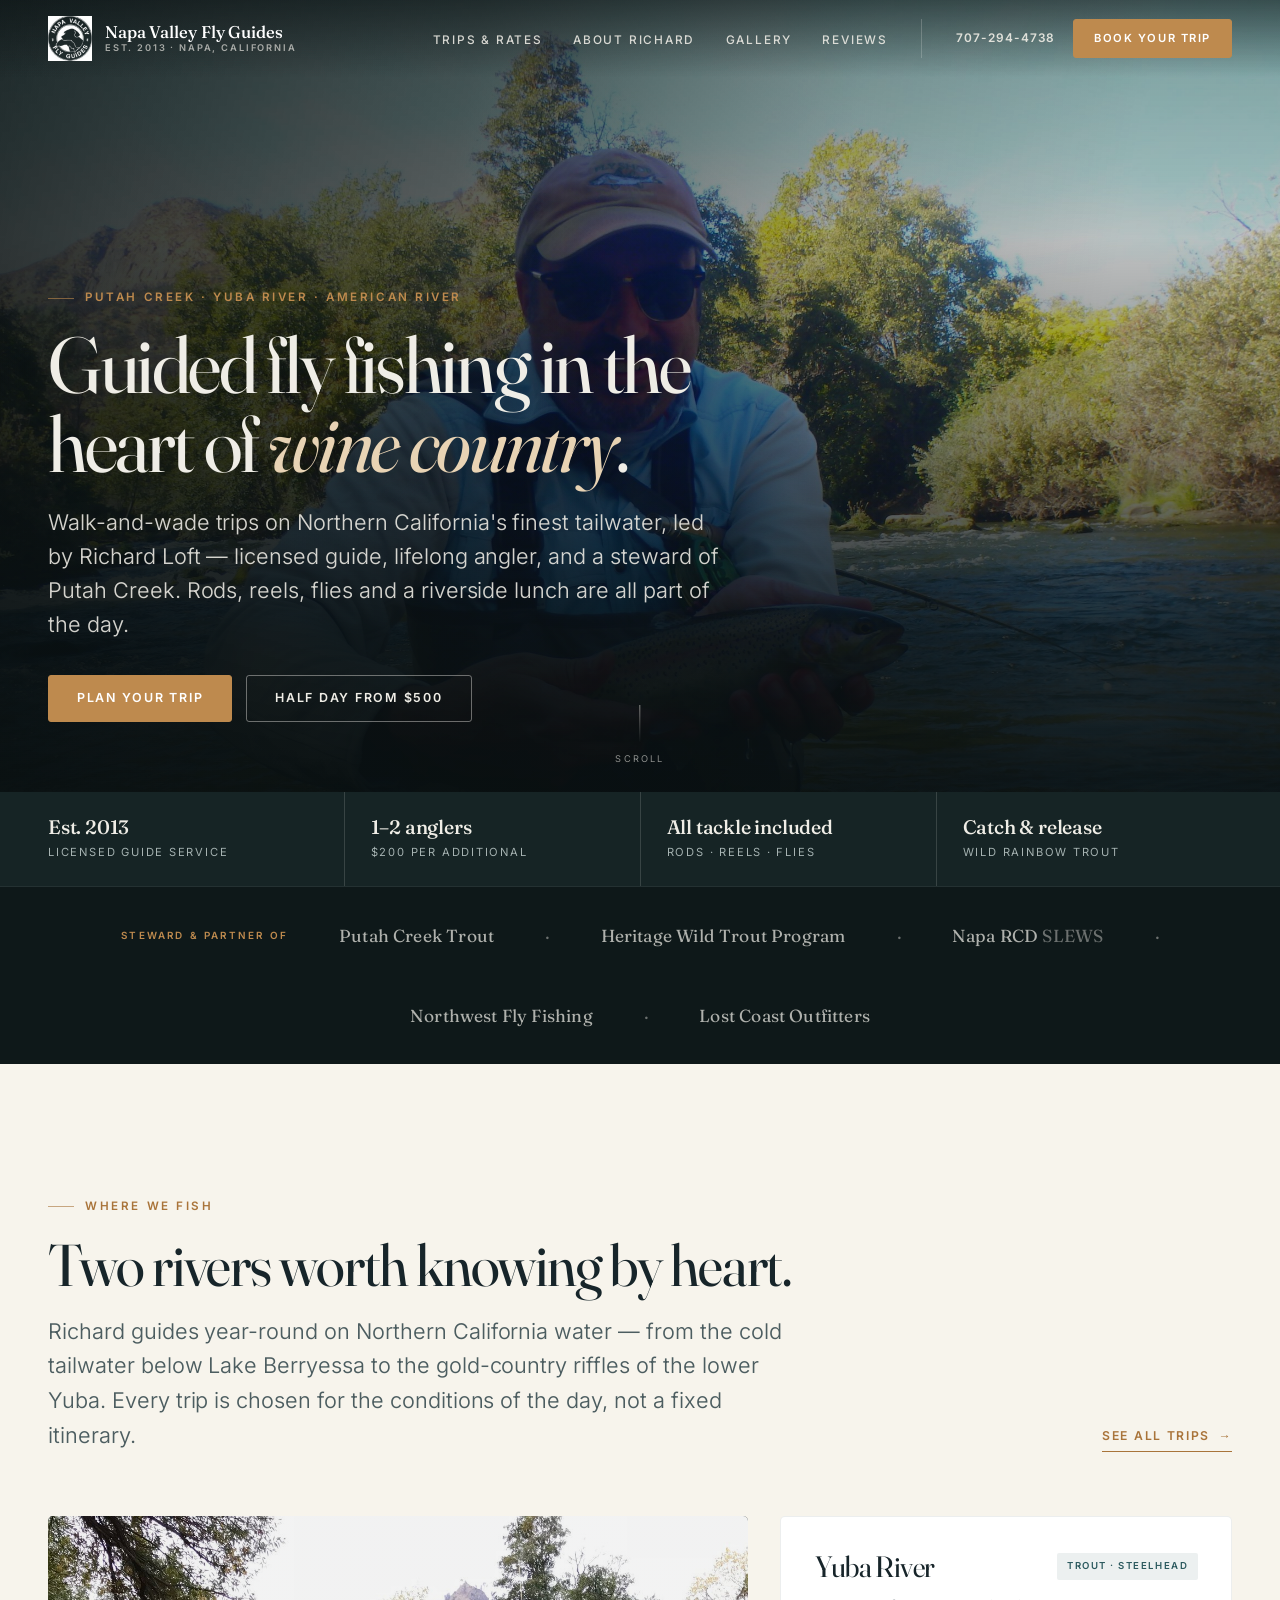
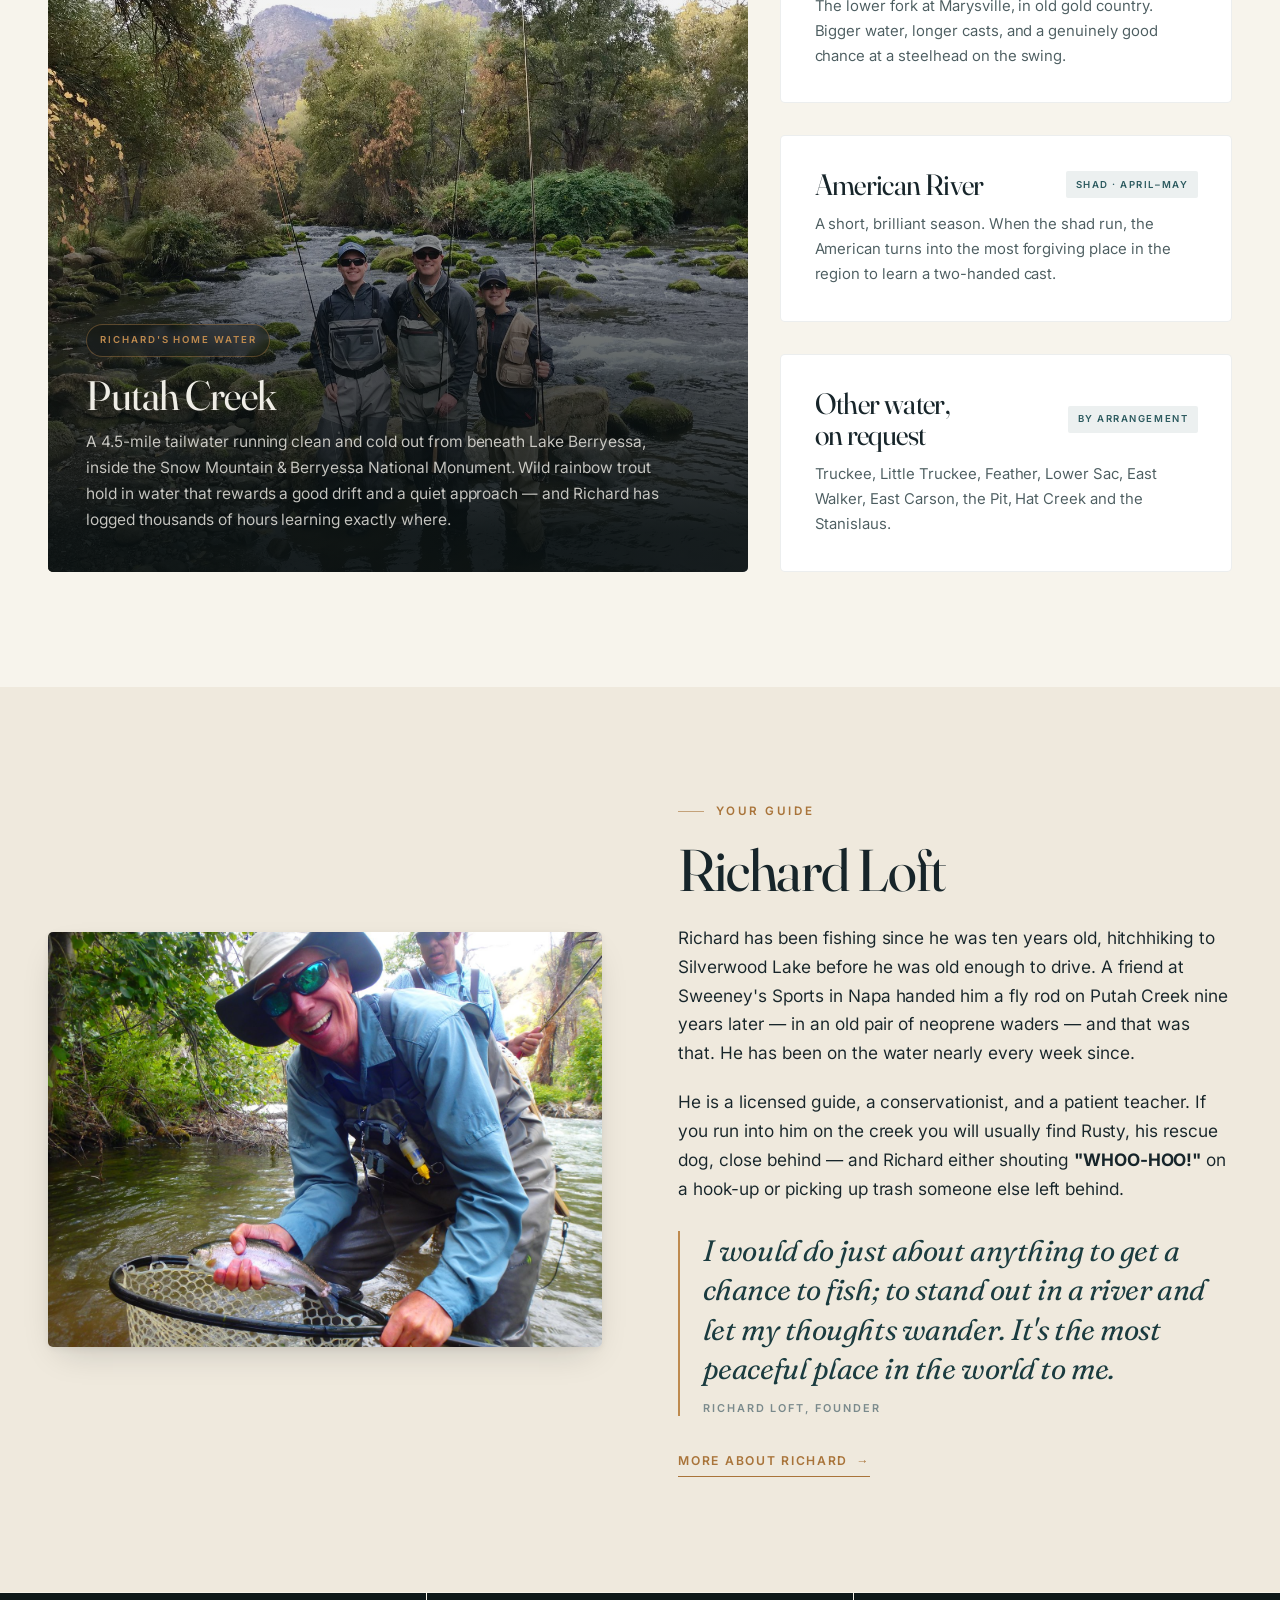
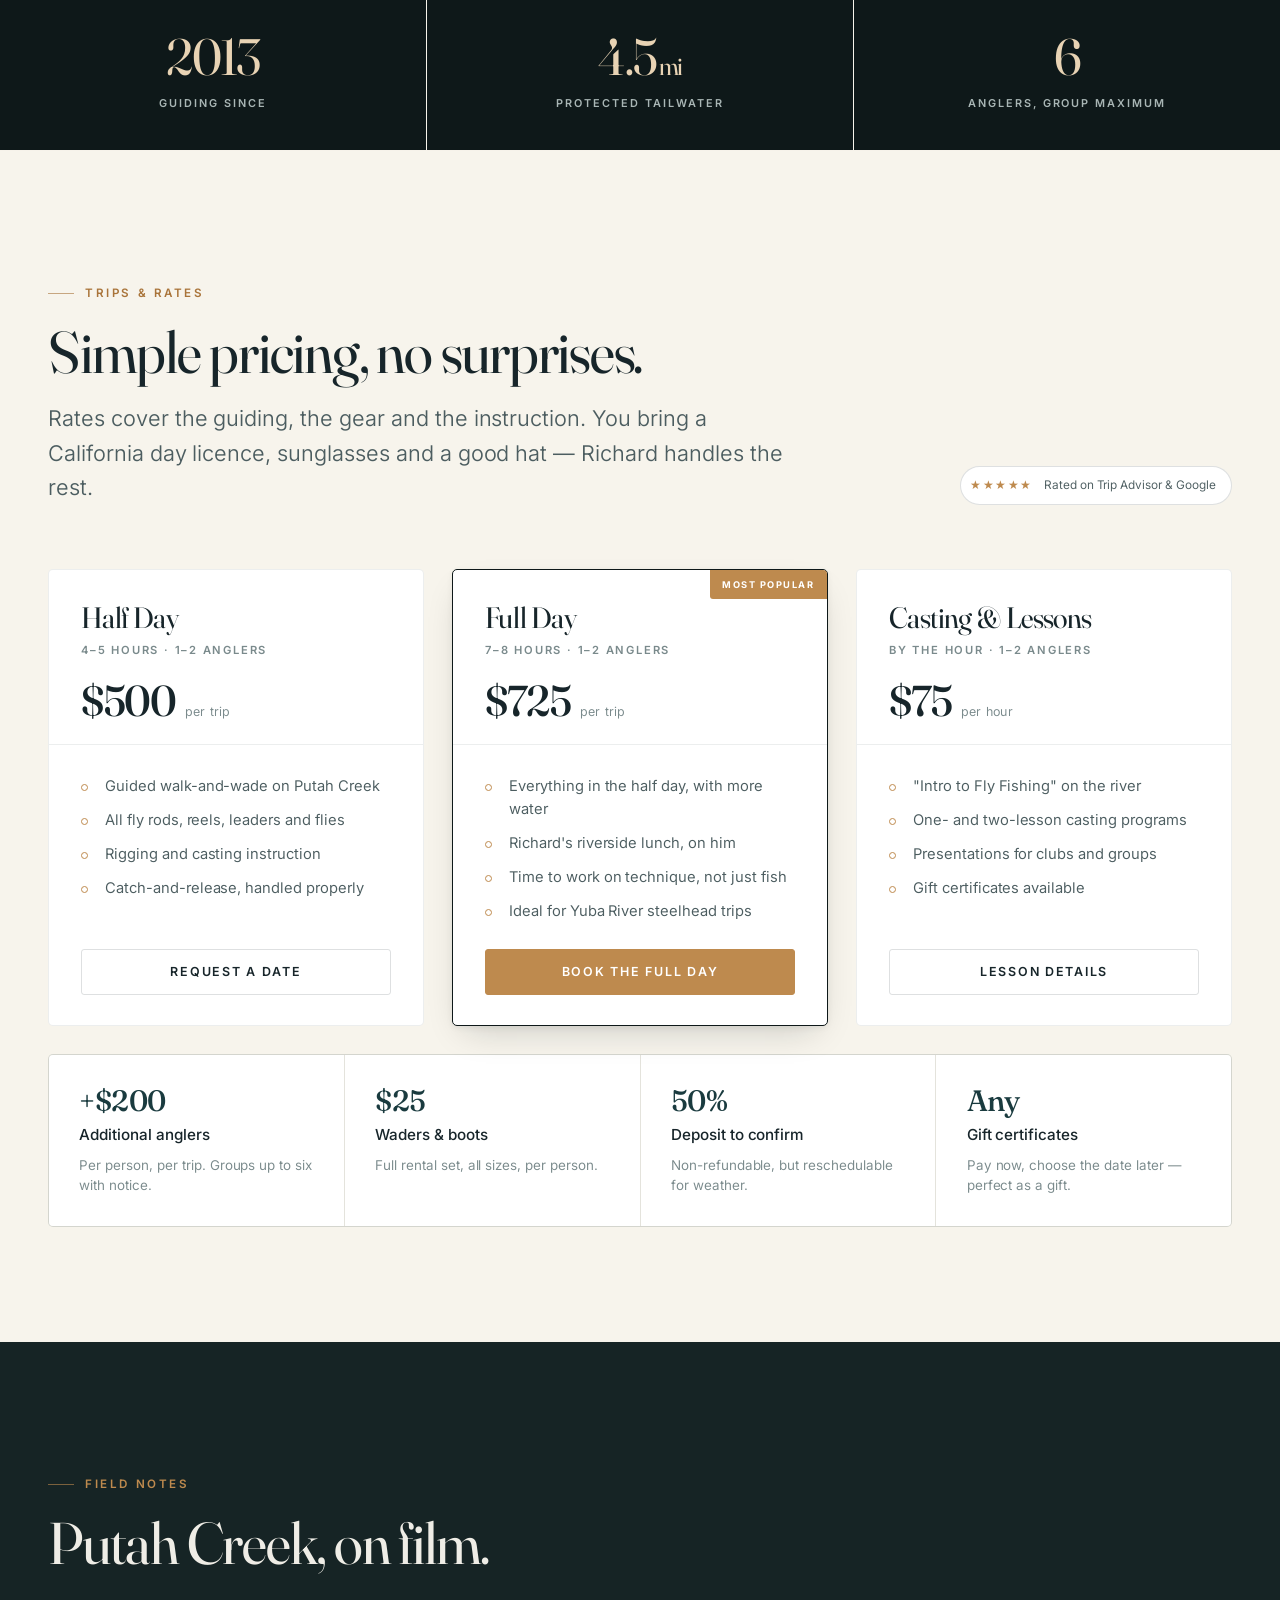
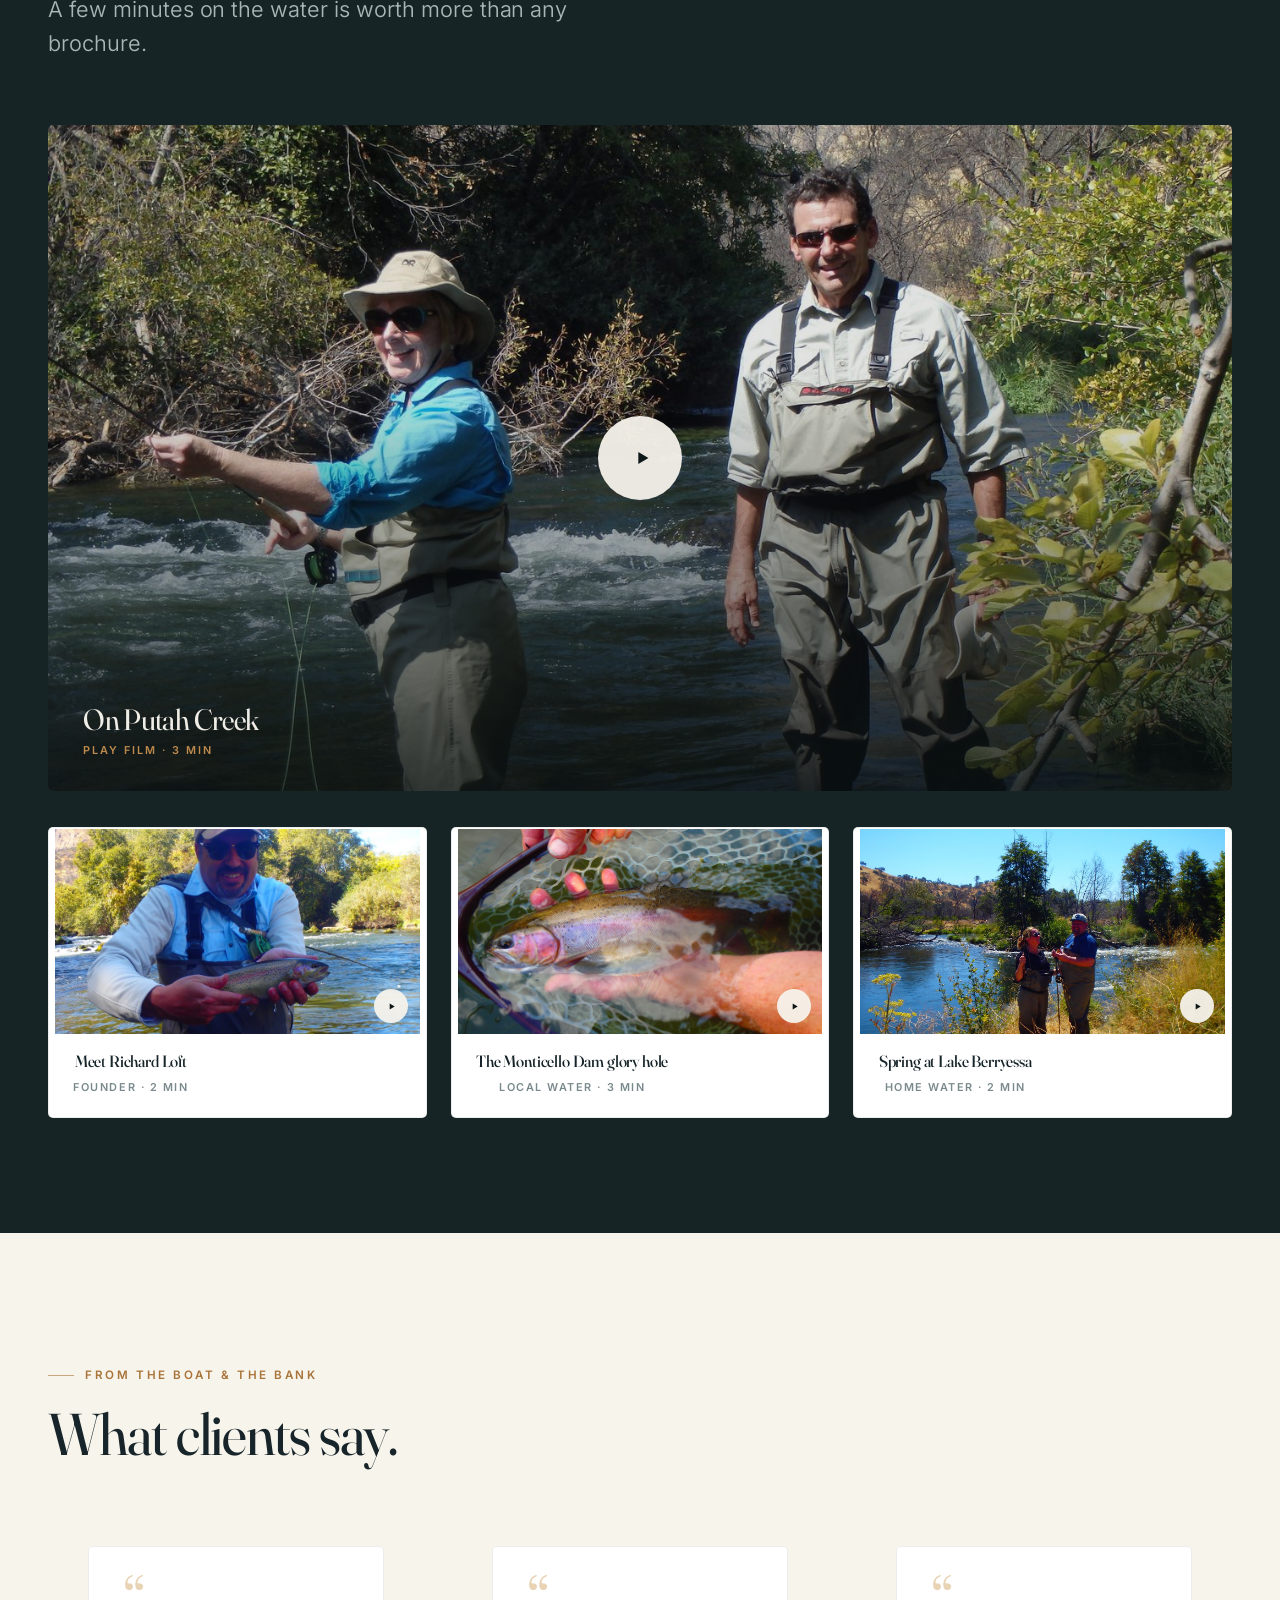
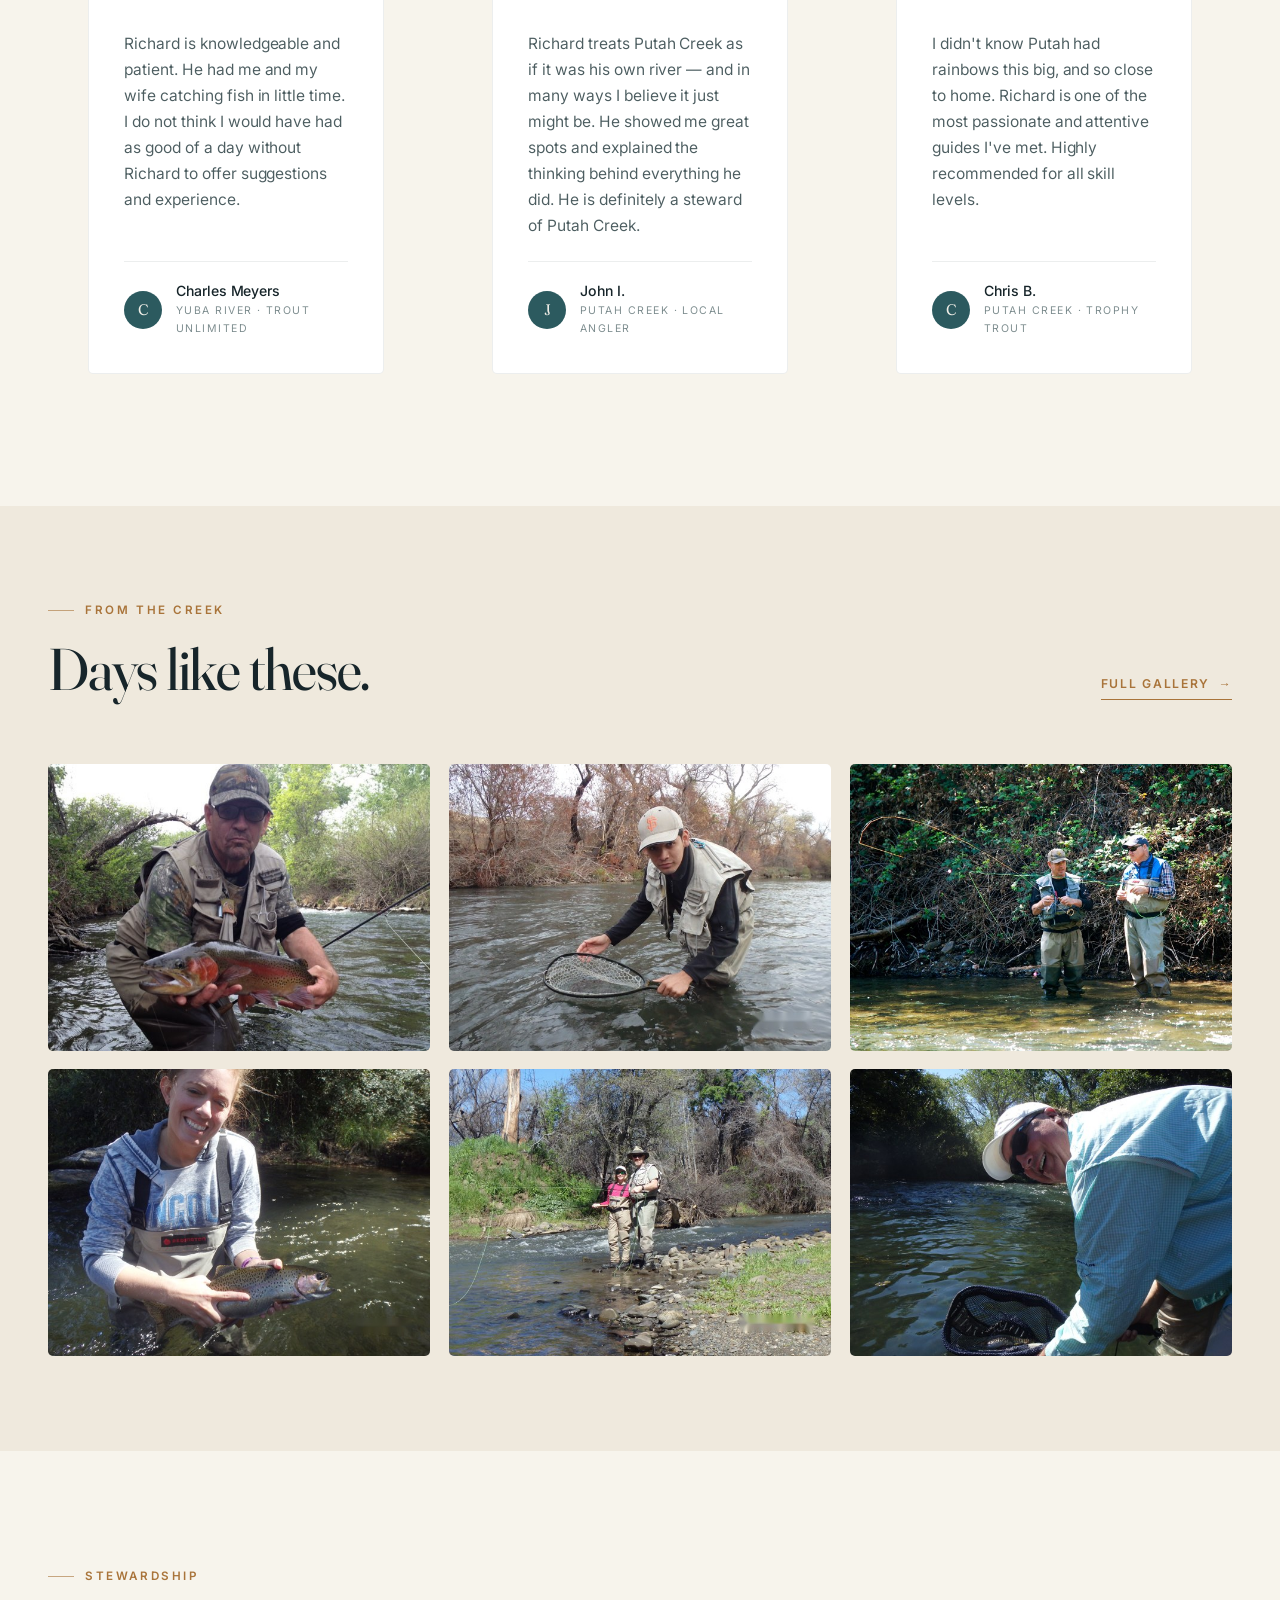
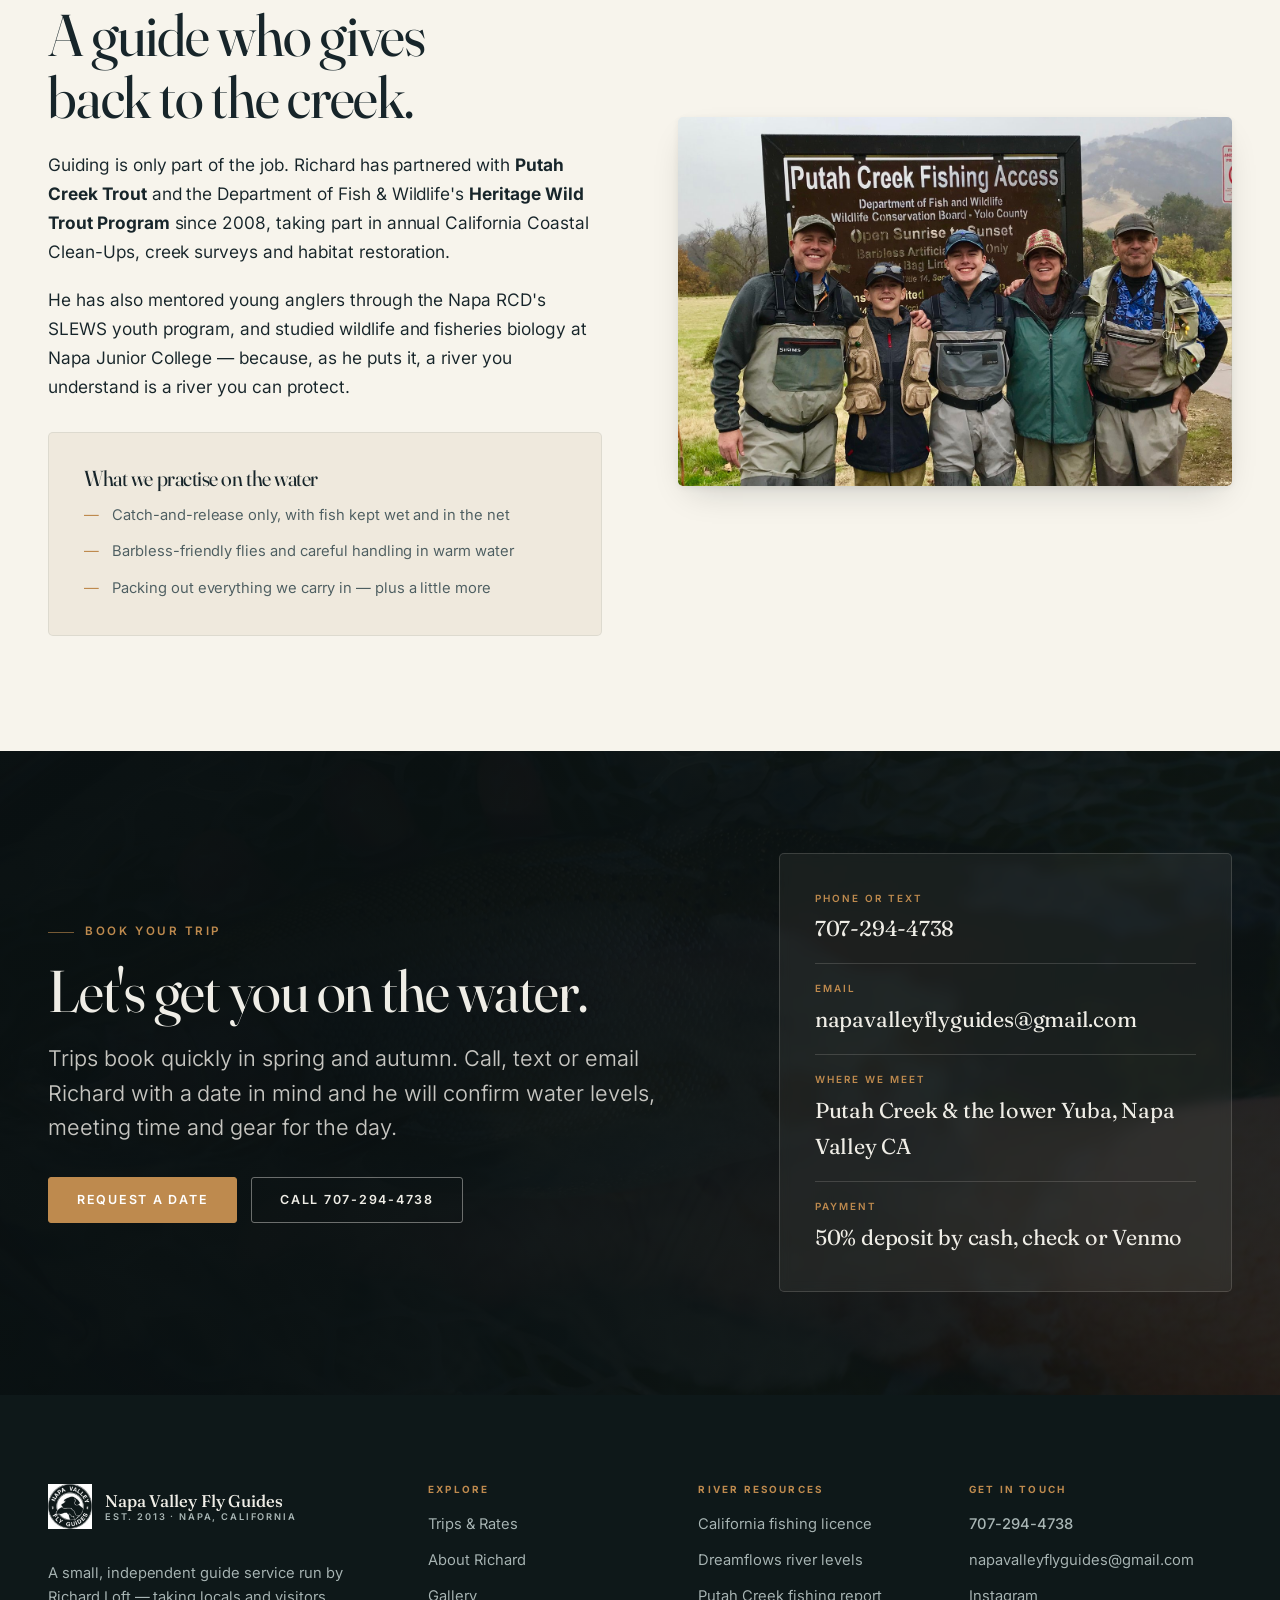
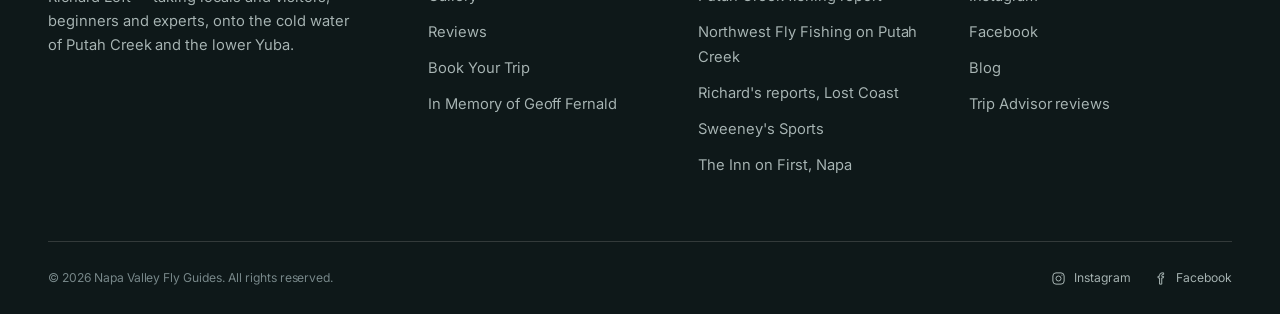
==== index.html @ dd863750 "Napa Valley Fly Guides — redesign preview An unofficial design concept for napavalleyflyguides.com. " ====
<!DOCTYPE html>
<html lang="en">
<head>
<meta charset="utf-8">
<meta name="robots" content="noindex, nofollow, noarchive">
<meta name="googlebot" content="noindex, nofollow">
<meta name="viewport" content="width=device-width, initial-scale=1">
<title>Napa Valley Fly Guides — Guided Fly Fishing on Putah Creek &amp; the Yuba River</title>
<meta name="description" content="Guided fly fishing trips and instruction on Putah Creek and the Yuba River with licensed guide Richard Loft. Half and full day walk-and-wade trips from Napa Valley, California. All tackle included.">
<meta name="theme-color" content="#0E1819">
<script>document.documentElement.classList.add('js');</script>
<link rel="canonical" href="https://www.napavalleyflyguides.com/">

<!-- Open Graph -->
<meta property="og:type" content="website">
<meta property="og:title" content="Napa Valley Fly Guides — Guided Fly Fishing on Putah Creek">
<meta property="og:description" content="Walk-and-wade fly fishing trips on Northern California's finest tailwater, led by licensed guide Richard Loft. Rods, reels and flies included.">
<meta property="og:image" content="assets/img/og-image.jpg">
<meta property="og:url" content="https://www.napavalleyflyguides.com/">
<meta name="twitter:card" content="summary_large_image">

<link rel="icon" type="image/png" href="assets/favicon.png">
<link rel="apple-touch-icon" href="assets/favicon.png">
<link rel="preload" as="image" href="assets/img/hero.jpg">
<link rel="stylesheet" href="assets/css/style.css">

<script type="application/ld+json">
{
  "@context": "https://schema.org",
  "@type": "TouristAttraction",
  "name": "Napa Valley Fly Guides",
  "description": "Guided fly fishing trips and instruction on Putah Creek, the Yuba River and the American River in Northern California.",
  "url": "https://www.napavalleyflyguides.com/",
  "image": "https://www.napavalleyflyguides.com/assets/img/og-image.jpg",
  "telephone": "+1-707-294-4738",
  "email": "napavalleyflyguides@gmail.com",
  "founder": { "@type": "Person", "name": "Richard Loft" },
  "foundingDate": "2013-08-14",
  "address": { "@type": "PostalAddress", "addressLocality": "Napa", "addressRegion": "CA", "addressCountry": "US" },
  "areaServed": ["Putah Creek", "Yuba River", "American River", "Napa Valley"],
  "makesOffer": [
    { "@type": "Offer", "name": "Half Day Guided Fly Fishing Trip", "price": "500", "priceCurrency": "USD" },
    { "@type": "Offer", "name": "Full Day Guided Fly Fishing Trip", "price": "725", "priceCurrency": "USD" }
  ]
}
</script>
</head>
<body class="page-home">

<a class="skip-link" href="#main">Skip to content</a>

<!-- ══════════════════════════════════════════════════════════ HEADER -->
<header class="site-header">
  <div class="shell header__inner">
    <a class="brand" href="index.html" aria-label="Napa Valley Fly Guides — home">
      <span class="brand__mark" aria-hidden="true">
        <img class="mark-light" src="assets/img/logo-light.png" alt="" width="44" height="45">
        <img class="mark-dark"  src="assets/img/logo-dark.png"  alt="" width="44" height="45">
      </span>
      <span class="brand__text">
        <span class="brand__word">Napa Valley Fly Guides</span>
        <span class="brand__tag">Est. 2013 · Napa, California</span>
      </span>
    </a>

    <nav class="nav" aria-label="Primary">
      <ul class="nav__list">
        <li><a class="nav__link" href="trips.html">Trips &amp; Rates</a></li>
        <li><a class="nav__link" href="about.html">About Richard</a></li>
        <li><a class="nav__link" href="gallery.html">Gallery</a></li>
        <li><a class="nav__link" href="testimonials.html">Reviews</a></li>
      </ul>
      <div class="nav__meta">
        <a class="nav__phone" href="tel:+17072944738">707-294-4738</a>
        <a class="btn btn--sm" href="contact.html">Book Your Trip</a>
      </div>
    </nav>

    <button class="burger" type="button" aria-label="Open menu" aria-expanded="false" aria-controls="nav-drawer">
      <span></span><span></span><span></span>
    </button>
  </div>
</header>

<!-- ══════════════════════════════════════════════════════════ MOBILE DRAWER -->
<div class="drawer" id="nav-drawer" aria-hidden="true">
  <nav aria-label="Mobile">
    <ul class="drawer__nav">
      <li><a href="index.html">Home <span class="num">01</span></a></li>
      <li><a href="trips.html">Trips &amp; Rates <span class="num">02</span></a></li>
      <li><a href="about.html">About Richard <span class="num">03</span></a></li>
      <li><a href="gallery.html">Gallery <span class="num">04</span></a></li>
      <li><a href="testimonials.html">Reviews <span class="num">05</span></a></li>
      <li><a href="contact.html">Book Your Trip <span class="num">06</span></a></li>
    </ul>
  </nav>
  <div class="drawer__foot">
    <div class="drawer__contact">
      <span class="muted">Call or text</span>
      <a href="tel:+17072944738">707-294-4738</a>
      <span class="muted" style="margin-top:.6rem">Email</span>
      <a href="mailto:napavalleyflyguides@gmail.com">napavalleyflyguides@gmail.com</a>
    </div>
    <a class="btn btn--wide" href="contact.html">Request a date</a>
    <p style="font-size:.78rem;color:var(--on-ink-mid);margin:0">
      Putah Creek · Yuba River · American River<br>Napa Valley, California
    </p>
  </div>
</div>

<main id="main">

  <!-- ════════════════════════════════════════════════════════ HERO -->
  <section class="hero" aria-labelledby="hero-title">
    <div class="hero__media">
      <picture>
        <source media="(max-width: 820px)" srcset="assets/img/hero-portrait.jpg">
        <img src="assets/img/hero.jpg" alt="An angler holds a brightly spotted rainbow trout in the current of Putah Creek, with the Berryessa hills behind him" width="2560" height="1440" fetchpriority="high">
      </picture>
    </div>
    <div class="hero__scrim"></div>
    <div class="hero__grain" aria-hidden="true"></div>

    <div class="shell hero__inner">
      <div class="hero__content">
        <p class="eyebrow eyebrow--on-ink">Putah Creek · Yuba River · American River</p>
        <h1 class="hero__title" id="hero-title">Guided fly fishing in the heart of <em>wine country</em>.</h1>
        <p class="hero__sub">
          Walk-and-wade trips on Northern California's finest tailwater, led by Richard Loft — licensed
          guide, lifelong angler, and a steward of Putah Creek. Rods, reels, flies and a riverside lunch
          are all part of the day.
        </p>
        <div class="hero__cta">
          <a class="btn" href="contact.html">Plan your trip</a>
          <a class="btn btn--ghost-light" href="trips.html">Half day from&nbsp;$500</a>
        </div>
      </div>
    </div>

    <div class="hero__scroll" aria-hidden="true">
      <span></span>
      Scroll
    </div>
  </section>

  <!-- ════════════════════════════════════════════════════════ FACT BAR -->
  <section class="factbar" aria-label="At a glance">
    <div class="shell">
      <div class="factbar__inner">
        <div class="fact">
          <span class="fact__k">Est. 2013</span>
          <span class="fact__v">Licensed guide service</span>
        </div>
        <div class="fact">
          <span class="fact__k">1–2 anglers</span>
          <span class="fact__v">$200 per additional</span>
        </div>
        <div class="fact">
          <span class="fact__k">All tackle included</span>
          <span class="fact__v">Rods · reels · flies</span>
        </div>
        <div class="fact">
          <span class="fact__k">Catch &amp; release</span>
          <span class="fact__v">Wild rainbow trout</span>
        </div>
      </div>
    </div>
  </section>

  <!-- ════════════════════════════════════════════════════════ TRUST -->
  <section class="trust" aria-label="Partners and recognition">
    <div class="shell trust__inner">
      <span class="trust__label">Steward &amp; partner of</span>
      <span class="trust__item">Putah Creek Trout</span>
      <span class="trust__item"><em>·</em></span>
      <span class="trust__item">Heritage Wild Trout Program</span>
      <span class="trust__item"><em>·</em></span>
      <span class="trust__item">Napa RCD <em>SLEWS</em></span>
      <span class="trust__item"><em>·</em></span>
      <span class="trust__item">Northwest Fly Fishing</span>
      <span class="trust__item"><em>·</em></span>
      <span class="trust__item">Lost Coast Outfitters</span>
    </div>
  </section>

  <!-- ════════════════════════════════════════════════════════ WATERS -->
  <section class="section section--paper" id="waters" aria-labelledby="waters-title">
    <div class="shell">
      <div class="head-split">
        <div class="section__head reveal">
          <p class="eyebrow">Where we fish</p>
          <h2 class="h2" id="waters-title">Two rivers worth knowing by heart.</h2>
          <p class="lead">
            Richard guides year-round on Northern California water — from the cold tailwater below
            Lake Berryessa to the gold-country riffles of the lower Yuba. Every trip is chosen for
            the conditions of the day, not a fixed itinerary.
          </p>
        </div>
        <a class="tlink reveal" data-d="2" href="trips.html">See all trips</a>
      </div>

      <div class="waters">
        <article class="water-lead reveal">
          <img src="assets/img/waters-crew.jpg" alt="Three anglers standing in the current of Putah Creek beneath the Berryessa hills" width="1600" height="1200" loading="lazy">
          <div class="water-lead__body">
            <span class="water-flag">Richard's home water</span>
            <h3>Putah Creek</h3>
            <p>
              A 4.5-mile tailwater running clean and cold out from beneath Lake Berryessa, inside the
              Snow Mountain &amp; Berryessa National Monument. Wild rainbow trout hold in water that
              rewards a good drift and a quiet approach — and Richard has logged thousands of hours
              learning exactly where.
            </p>
          </div>
        </article>

        <div class="water-stack">
          <article class="water-card reveal" data-d="1">
            <div class="water-card__top">
              <h3>Yuba River</h3>
              <span class="species">Trout · Steelhead</span>
            </div>
            <p>
              The lower fork at Marysville, in old gold country. Bigger water, longer casts, and a
              genuinely good chance at a steelhead on the swing.
            </p>
          </article>

          <article class="water-card reveal" data-d="2">
            <div class="water-card__top">
              <h3>American River</h3>
              <span class="species">Shad · April–May</span>
            </div>
            <p>
              A short, brilliant season. When the shad run, the American turns into the most
              forgiving place in the region to learn a two-handed cast.
            </p>
          </article>

          <article class="water-card reveal" data-d="3">
            <div class="water-card__top">
              <h3>Other water, on request</h3>
              <span class="species">By arrangement</span>
            </div>
            <p>
              Truckee, Little Truckee, Feather, Lower Sac, East Walker, East Carson, the Pit,
              Hat Creek and the Stanislaus.
            </p>
          </article>
        </div>
      </div>
    </div>
  </section>

  <!-- ════════════════════════════════════════════════════════ ABOUT SPLIT -->
  <section class="section section--paper2" aria-labelledby="guide-title">
    <div class="shell">
      <div class="split">
        <div class="split__media split__media--frame reveal">
          <img src="assets/img/feature-net.jpg" alt="Richard Loft smiling as he lifts a rainbow trout in his landing net" width="1400" height="1050" loading="lazy">
        </div>

        <div class="split__body reveal" data-d="1">
          <p class="eyebrow">Your guide</p>
          <h2 class="h2" id="guide-title">Richard Loft</h2>
          <p style="margin-top:1.4rem">
            Richard has been fishing since he was ten years old, hitchhiking to Silverwood Lake
            before he was old enough to drive. A friend at Sweeney's Sports in Napa handed him a fly
            rod on Putah Creek nine years later — in an old pair of neoprene waders — and that was
            that. He has been on the water nearly every week since.
          </p>
          <p>
            He is a licensed guide, a conservationist, and a patient teacher. If you run into him on
            the creek you will usually find Rusty, his rescue dog, close behind — and Richard either
            shouting <strong>"WHOO-HOO!"</strong> on a hook-up or picking up trash someone else
            left behind.
          </p>

          <blockquote class="quote-big">
            I would do just about anything to get a chance to fish; to stand out in a river and let
            my thoughts wander. It's the most peaceful place in the world to me.
            <cite>Richard Loft, founder</cite>
          </blockquote>

          <p style="margin-top:1.8rem"><a class="tlink" href="about.html">More about Richard</a></p>
        </div>
      </div>
    </div>
  </section>

  <!-- ════════════════════════════════════════════════════════ STATS -->
  <section class="stats" aria-label="By the numbers">
    <div class="stat reveal">
      <div class="stat__n">2013</div>
      <div class="stat__l">Guiding since</div>
    </div>
    <div class="stat reveal" data-d="1">
      <div class="stat__n">4.5<span style="font-size:.5em"> mi</span></div>
      <div class="stat__l">Protected tailwater</div>
    </div>
    <div class="stat reveal" data-d="2">
      <div class="stat__n">6</div>
      <div class="stat__l">Anglers, group maximum</div>
    </div>
  </section>

  <!-- ════════════════════════════════════════════════════════ TRIPS -->
  <section class="section section--paper" id="rates" aria-labelledby="rates-title">
    <div class="shell">
      <div class="head-split">
        <div class="section__head reveal">
          <p class="eyebrow">Trips &amp; rates</p>
          <h2 class="h2" id="rates-title">Simple pricing, no surprises.</h2>
          <p class="lead">
            Rates cover the guiding, the gear and the instruction. You bring a California day
            licence, sunglasses and a good hat — Richard handles the rest.
          </p>
        </div>
        <div class="rating reveal" data-d="2">
          <span class="rating__stars" aria-hidden="true">★★★★★</span>
          <span>Rated on Trip&nbsp;Advisor &amp; Google</span>
        </div>
      </div>

      <div class="trips">
        <article class="trip reveal">
          <div class="trip__head">
            <h3 class="trip__name">Half Day</h3>
            <p class="trip__meta">4–5 hours · 1–2 anglers</p>
            <p class="trip__price"><b>$500</b><span>per trip</span></p>
          </div>
          <div class="trip__body">
            <ul class="trip__list">
              <li>Guided walk-and-wade on Putah Creek</li>
              <li>All fly rods, reels, leaders and flies</li>
              <li>Rigging and casting instruction</li>
              <li>Catch-and-release, handled properly</li>
            </ul>
            <div class="trip__foot"><a class="btn btn--ghost btn--wide" href="contact.html">Request a date</a></div>
          </div>
        </article>

        <article class="trip trip--feature reveal" data-d="1">
          <div class="trip__head">
            <h3 class="trip__name">Full Day</h3>
            <p class="trip__meta">7–8 hours · 1–2 anglers</p>
            <p class="trip__price"><b>$725</b><span>per trip</span></p>
          </div>
          <div class="trip__body">
            <ul class="trip__list">
              <li>Everything in the half day, with more water</li>
              <li>Richard's riverside lunch, on him</li>
              <li>Time to work on technique, not just fish</li>
              <li>Ideal for Yuba River steelhead trips</li>
            </ul>
            <div class="trip__foot"><a class="btn btn--wide" href="contact.html">Book the full day</a></div>
          </div>
        </article>

        <article class="trip reveal" data-d="2">
          <div class="trip__head">
            <h3 class="trip__name">Casting &amp; Lessons</h3>
            <p class="trip__meta">By the hour · 1–2 anglers</p>
            <p class="trip__price"><b>$75</b><span>per hour</span></p>
          </div>
          <div class="trip__body">
            <ul class="trip__list">
              <li>"Intro to Fly Fishing" on the river</li>
              <li>One- and two-lesson casting programs</li>
              <li>Presentations for clubs and groups</li>
              <li>Gift certificates available</li>
            </ul>
            <div class="trip__foot"><a class="btn btn--ghost btn--wide" href="trips.html">Lesson details</a></div>
          </div>
        </article>
      </div>

      <div class="addons reveal" style="margin-top:clamp(1.1rem,2.2vw,1.75rem)">
        <div class="addon">
          <span class="addon__price">+$200</span>
          <span class="addon__name">Additional anglers</span>
          <span class="addon__note">Per person, per trip. Groups up to six with notice.</span>
        </div>
        <div class="addon">
          <span class="addon__price">$25</span>
          <span class="addon__name">Waders &amp; boots</span>
          <span class="addon__note">Full rental set, all sizes, per person.</span>
        </div>
        <div class="addon">
          <span class="addon__price">50%</span>
          <span class="addon__name">Deposit to confirm</span>
          <span class="addon__note">Non-refundable, but reschedulable for weather.</span>
        </div>
        <div class="addon">
          <span class="addon__price">Any</span>
          <span class="addon__name">Gift certificates</span>
          <span class="addon__note">Pay now, choose the date later — perfect as a gift.</span>
        </div>
      </div>
    </div>
  </section>

  <!-- ════════════════════════════════════════════════════════ FILM -->
  <section class="section section--ink-2 on-ink" aria-labelledby="film-title">
    <div class="shell">
      <div class="section__head reveal" style="max-width:56ch">
        <p class="eyebrow">Field notes</p>
        <h2 class="h2" id="film-title">Putah Creek, on film.</h2>
        <p class="lead">A few minutes on the water is worth more than any brochure.</p>
      </div>

      <button class="film reveal" type="button" data-video="3_FCh8aVoEw" data-video-title="Napa Valley Fly Guides — On Putah Creek">
        <img src="assets/img/feature-casting.jpg" alt="A guide and client casting across a riffle on Putah Creek" width="1400" height="1050" loading="lazy">
        <span class="film__play" aria-hidden="true">
          <svg viewBox="0 0 24 24" fill="currentColor"><path d="M8 5.5v13l11-6.5-11-6.5Z"/></svg>
        </span>
        <span class="film__label">
          <h3>On Putah Creek</h3>
          <p>Play film · 3 min</p>
        </span>
      </button>

      <div class="film-row">
        <button class="film-mini reveal" type="button" data-video="1pj6mRwPBrI" data-video-title="Meet Richard Loft">
          <span class="film-mini__thumb">
            <img src="assets/img/square-client.jpg" alt="Portrait of Richard Loft on the river" width="900" height="900" loading="lazy">
            <span class="film-mini__badge" aria-hidden="true"><svg viewBox="0 0 24 24" fill="currentColor"><path d="M8 5.5v13l11-6.5-11-6.5Z"/></svg></span>
          </span>
          <span class="film-mini__body">
            <h4>Meet Richard Loft</h4>
            <p>Founder · 2 min</p>
          </span>
        </button>

        <button class="film-mini reveal" data-d="1" type="button" data-video="g9Yse6qoHFk" data-video-title="Monticello Dam Glory Hole Spillway">
          <span class="film-mini__thumb">
            <img src="assets/img/detail-net-trout.jpg" alt="A wild rainbow trout resting in a landing net" width="1500" height="1125" loading="lazy">
            <span class="film-mini__badge" aria-hidden="true"><svg viewBox="0 0 24 24" fill="currentColor"><path d="M8 5.5v13l11-6.5-11-6.5Z"/></svg></span>
          </span>
          <span class="film-mini__body">
            <h4>The Monticello Dam glory hole</h4>
            <p>Local water · 3 min</p>
          </span>
        </button>

        <button class="film-mini reveal" data-d="2" type="button" data-video="1TVX9Euix3E" data-video-title="Spring at Lake Berryessa">
          <span class="film-mini__thumb">
            <img src="assets/img/bank-pair.jpg" alt="Two anglers rigging up on the bank beside the river" width="1400" height="933" loading="lazy">
            <span class="film-mini__badge" aria-hidden="true"><svg viewBox="0 0 24 24" fill="currentColor"><path d="M8 5.5v13l11-6.5-11-6.5Z"/></svg></span>
          </span>
          <span class="film-mini__body">
            <h4>Spring at Lake Berryessa</h4>
            <p>Home water · 2 min</p>
          </span>
        </button>
      </div>
    </div>
  </section>

  <!-- ════════════════════════════════════════════════════════ TESTIMONIALS -->
  <section class="section section--paper" aria-labelledby="reviews-title">
    <div class="shell">
      <div class="head-split">
        <div class="section__head reveal">
          <p class="eyebrow">From the boat &amp; the bank</p>
          <h2 class="h2" id="reviews-title">What clients say.</h2>
        </div>
        <a class="tlink reveal" data-d="2" href="testimonials.html">Read all reviews</a>
      </div>

      <div class="quotes">
        <figure class="quote reveal">
          <div class="quote__mark" aria-hidden="true">&ldquo;</div>
          <blockquote class="quote__text">
            Richard is knowledgeable and patient. He had me and my wife catching fish in little
            time. I do not think I would have had as good of a day without Richard to offer
            suggestions and experience.
          </blockquote>
          <figcaption class="quote__who">
            <span class="quote__avatar" aria-hidden="true">C</span>
            <span>
              <span class="quote__name">Charles Meyers</span>
              <span class="quote__src">Yuba River · Trout Unlimited</span>
            </span>
          </figcaption>
        </figure>

        <figure class="quote reveal" data-d="1">
          <div class="quote__mark" aria-hidden="true">&ldquo;</div>
          <blockquote class="quote__text">
            Richard treats Putah Creek as if it was his own river — and in many ways I believe it
            just might be. He showed me great spots and explained the thinking behind everything he
            did. He is definitely a steward of Putah Creek.
          </blockquote>
          <figcaption class="quote__who">
            <span class="quote__avatar" aria-hidden="true">J</span>
            <span>
              <span class="quote__name">John I.</span>
              <span class="quote__src">Putah Creek · Local angler</span>
            </span>
          </figcaption>
        </figure>

        <figure class="quote reveal" data-d="2">
          <div class="quote__mark" aria-hidden="true">&ldquo;</div>
          <blockquote class="quote__text">
            I didn't know Putah had rainbows this big, and so close to home. Richard is one of the
            most passionate and attentive guides I've met. Highly recommended for all skill levels.
          </blockquote>
          <figcaption class="quote__who">
            <span class="quote__avatar" aria-hidden="true">C</span>
            <span>
              <span class="quote__name">Chris B.</span>
              <span class="quote__src">Putah Creek · Trophy trout</span>
            </span>
          </figcaption>
        </figure>
      </div>
    </div>
  </section>

  <!-- ════════════════════════════════════════════════════════ GALLERY STRIP -->
  <section class="section section--paper2 section--tight" aria-labelledby="gal-title">
    <div class="shell">
      <div class="head-split">
        <div class="section__head reveal">
          <p class="eyebrow">From the creek</p>
          <h2 class="h2" id="gal-title">Days like these.</h2>
        </div>
        <a class="tlink reveal" data-d="2" href="gallery.html">Full gallery</a>
      </div>

      <div class="masonry">
        <figure class="reveal">
          <img src="assets/img/gallery-01.jpg" alt="An angler holds up a large spotted rainbow trout" width="640" height="446" loading="lazy">
          <figcaption>Wild rainbow, Putah Creek</figcaption>
        </figure>
        <figure class="reveal" data-d="1">
          <img src="assets/img/gallery-09.jpg" alt="A rainbow trout in the net just before release" width="640" height="446" loading="lazy">
          <figcaption>Before the release</figcaption>
        </figure>
        <figure class="reveal" data-d="2">
          <img src="assets/img/gallery-13.jpg" alt="An angler netting a fish in fast water" width="640" height="446" loading="lazy">
          <figcaption>Reading the seam</figcaption>
        </figure>
        <figure class="reveal">
          <img src="assets/img/gallery-04.jpg" alt="Anglers rigging up on the gravel bank" width="640" height="446" loading="lazy">
          <figcaption>Rigging on the bank</figcaption>
        </figure>
        <figure class="reveal" data-d="1">
          <img src="assets/img/gallery-06.jpg" alt="Two anglers working a run together" width="640" height="446" loading="lazy">
          <figcaption>Working the run</figcaption>
        </figure>
        <figure class="reveal" data-d="2">
          <img src="assets/img/gallery-08.jpg" alt="A guide helping a client handle a landed fish" width="640" height="446" loading="lazy">
          <figcaption>Handle with care</figcaption>
        </figure>
      </div>
    </div>
  </section>

  <!-- ════════════════════════════════════════════════════════ CONSERVATION -->
  <section class="section section--paper" aria-labelledby="steward-title">
    <div class="shell">
      <div class="split split--media-right">
        <div class="split__media reveal">
          <img src="assets/img/putah-sign.jpg" alt="Anglers gathered at the Putah Creek Fishing Access sign" width="1400" height="933" loading="lazy">
        </div>
        <div class="split__body reveal" data-d="1">
          <p class="eyebrow">Stewardship</p>
          <h2 class="h2" id="steward-title">A guide who gives back to the creek.</h2>
          <p style="margin-top:1.4rem">
            Guiding is only part of the job. Richard has partnered with
            <strong>Putah Creek Trout</strong> and the Department of Fish &amp; Wildlife's
            <strong>Heritage Wild Trout Program</strong> since 2008, taking part in annual California
            Coastal Clean-Ups, creek surveys and habitat restoration.
          </p>
          <p>
            He has also mentored young anglers through the Napa RCD's SLEWS youth program, and
            studied wildlife and fisheries biology at Napa Junior College — because, as he puts it,
            a river you understand is a river you can protect.
          </p>
          <div class="panel" style="margin-top:1.9rem">
            <h3>What we practise on the water</h3>
            <ul>
              <li>Catch-and-release only, with fish kept wet and in the net</li>
              <li>Barbless-friendly flies and careful handling in warm water</li>
              <li>Packing out everything we carry in — plus a little more</li>
            </ul>
          </div>
        </div>
      </div>
    </div>
  </section>

  <!-- ════════════════════════════════════════════════════════ CTA BAND -->
  <section class="cta-band" aria-labelledby="cta-title">
    <div class="cta-band__bg" aria-hidden="true">
      <img src="assets/img/cta-band.jpg" alt="" width="2000" height="840" loading="lazy">
    </div>
    <div class="shell cta-band__inner">
      <div class="reveal">
        <p class="eyebrow eyebrow--on-ink">Book your trip</p>
        <h2 class="h2" id="cta-title">Let's get you on the water.</h2>
        <p class="lead" style="margin-top:1.2rem;color:rgba(239,237,230,.82)">
          Trips book quickly in spring and autumn. Call, text or email Richard with a date in
          mind and he will confirm water levels, meeting time and gear for the day.
        </p>
        <div class="btn-row" style="margin-top:2rem">
          <a class="btn" href="contact.html">Request a date</a>
          <a class="btn btn--ghost-light" href="tel:+17072944738">Call 707-294-4738</a>
        </div>
      </div>

      <div class="contact-card reveal" data-d="1">
        <div class="contact-card__row">
          <span class="contact-card__k">Phone or text</span>
          <span class="contact-card__v"><a href="tel:+17072944738">707-294-4738</a></span>
        </div>
        <div class="contact-card__row">
          <span class="contact-card__k">Email</span>
          <span class="contact-card__v"><a href="mailto:napavalleyflyguides@gmail.com">napavalleyflyguides@gmail.com</a></span>
        </div>
        <div class="contact-card__row">
          <span class="contact-card__k">Where we meet</span>
          <span class="contact-card__v">Putah Creek &amp; the lower Yuba, Napa Valley CA</span>
        </div>
        <div class="contact-card__row">
          <span class="contact-card__k">Payment</span>
          <span class="contact-card__v">50% deposit by cash, check or Venmo</span>
        </div>
      </div>
    </div>
  </section>

</main>

<!-- ══════════════════════════════════════════════════════════ FOOTER -->
<footer class="site-footer">
  <div class="shell">
    <div class="footer__grid">
      <div>
        <a class="brand" href="index.html" aria-label="Napa Valley Fly Guides — home">
          <span class="brand__mark" aria-hidden="true">
            <img class="mark-light" src="assets/img/logo-light.png" alt="" width="44" height="45">
          </span>
          <span class="brand__text">
            <span class="brand__word">Napa Valley Fly Guides</span>
            <span class="brand__tag">Est. 2013 · Napa, California</span>
          </span>
        </a>
        <p class="footer__blurb">
          A small, independent guide service run by Richard Loft — taking locals and visitors,
          beginners and experts, onto the cold water of Putah Creek and the lower Yuba.
        </p>
      </div>

      <div>
        <h3 class="footer__h">Explore</h3>
        <ul class="footer__list">
          <li><a href="trips.html">Trips &amp; Rates</a></li>
          <li><a href="about.html">About Richard</a></li>
          <li><a href="gallery.html">Gallery</a></li>
          <li><a href="testimonials.html">Reviews</a></li>
          <li><a href="contact.html">Book Your Trip</a></li>
          <li><a href="memoriam.html">In Memory of Geoff Fernald</a></li>
        </ul>
      </div>

      <div>
        <h3 class="footer__h">River resources</h3>
        <ul class="footer__list">
          <li><a href="https://www.wildlife.ca.gov/Licensing/Online-Sales" target="_blank" rel="noopener">California fishing licence</a></li>
          <li><a href="http://dreamflows.com/flows.php?page=prod&amp;zone=canv&amp;form=norm&amp;mark=All" target="_blank" rel="noopener">Dreamflows river levels</a></li>
          <li><a href="https://www.californiaflyfishingreports.com/putah-creek" target="_blank" rel="noopener">Putah Creek fishing report</a></li>
          <li><a href="NWFF_PutahCreek.pdf" target="_blank" rel="noopener">Northwest Fly Fishing on Putah Creek</a></li>
          <li><a href="http://www.blog.lostcoastoutfitters.com/tagged/frputahcreek" target="_blank" rel="noopener">Richard's reports, Lost Coast</a></li>
          <li><a href="http://sweeneyssports.com" target="_blank" rel="noopener">Sweeney's Sports</a></li>
          <li><a href="http://theinnonfirst.com" target="_blank" rel="noopener">The Inn on First, Napa</a></li>
        </ul>
      </div>

      <div>
        <h3 class="footer__h">Get in touch</h3>
        <ul class="footer__list">
          <li class="strong"><a href="tel:+17072944738">707-294-4738</a></li>
          <li><a href="mailto:napavalleyflyguides@gmail.com">napavalleyflyguides@gmail.com</a></li>
          <li><a href="https://www.instagram.com/napavalleyflyguides/" target="_blank" rel="noopener">Instagram</a></li>
          <li><a href="https://www.facebook.com/flyfishinginnapa" target="_blank" rel="noopener">Facebook</a></li>
          <li><a href="http://napavalleyflyfishingguide.blogspot.com/" target="_blank" rel="noopener">Blog</a></li>
          <li><a href="https://www.tripadvisor.com/Attraction_Review-g32766-d6781011-Reviews-Napa_Valley_Fly_Guides-Napa_Napa_Valley_California.html" target="_blank" rel="noopener">Trip Advisor reviews</a></li>
        </ul>
      </div>
    </div>

    <div class="footer__bottom">
      <span>© <span data-year>2026</span> Napa Valley Fly Guides. All rights reserved.</span>
      <span class="footer__social">
        <a href="https://www.instagram.com/napavalleyflyguides/" target="_blank" rel="noopener" aria-label="Instagram">
          <svg viewBox="0 0 24 24" fill="none" stroke="currentColor" stroke-width="1.6" aria-hidden="true"><rect x="3" y="3" width="18" height="18" rx="5"/><circle cx="12" cy="12" r="4"/><circle cx="17.5" cy="6.5" r="1" fill="currentColor" stroke="none"/></svg>
          Instagram
        </a>
        <a href="https://www.facebook.com/flyfishinginnapa" target="_blank" rel="noopener" aria-label="Facebook">
          <svg viewBox="0 0 24 24" fill="none" stroke="currentColor" stroke-width="1.6" aria-hidden="true"><path d="M14 8.5V7a1.5 1.5 0 0 1 1.5-1.5H17V3h-2.5A4 4 0 0 0 10.5 7v1.5H8V11h2.5v10H14V11h2.5l.5-2.5H14Z"/></svg>
          Facebook
        </a>
      </span>
    </div>
  </div>
</footer>

<script src="assets/js/main.js" defer></script>
</body>
</html>
---- assets/css/style.css ----
/* ============================================================================
   NAPA VALLEY FLY GUIDES — design system
   Editorial / outfitter aesthetic. Self-hosted type, no dependencies.
   ---------------------------------------------------------------------------
   00. Tokens            05. Hero
   01. Reset & base      06. Sections & type
   02. Utilities         07. Components
   03. Buttons           08. Footer
   04. Header & nav      09. Responsive
   ========================================================================== */

/* ------------------------------------------------------------------ 00. TOKENS */
@import url("../fonts/fonts.css");
@import url("../fonts/fonts-italic.css");

:root {
  /* -- colour ------------------------------------------------------------- */
  --ink:        #0E1819;
  --ink-2:      #162425;
  --ink-3:      #1F3133;
  --paper:      #F7F4EC;
  --paper-2:    #EFE9DD;
  --paper-3:    #E4DCCB;

  --river:      #2C5A5F;
  --river-deep: #1A3B3F;
  --sage:       #6E7F68;
  --sage-soft:  #9DAA95;

  --brass:      #BE8A4E;
  --brass-2:    #A9743A;
  --brass-soft: #E8D3B4;

  --text:       #17252A;
  --text-mid:   #4C5D60;
  --text-soft:  #7A8A8C;
  --on-ink:     #EFEDE6;
  --on-ink-mid: #A9B6B5;

  --line:       rgba(23, 37, 42, .14);
  --line-soft:  rgba(23, 37, 42, .08);
  --line-ink:   rgba(239, 237, 230, .16);

  /* -- type --------------------------------------------------------------- */
  --serif: "Fraunces", "Iowan Old Style", Georgia, "Times New Roman", serif;
  --sans:  "Inter", -apple-system, BlinkMacSystemFont, "Segoe UI", Roboto, Helvetica, Arial, sans-serif;

  --step--1: clamp(.78rem, .76rem + .10vw, .84rem);
  --step-0:  clamp(1rem, .96rem + .18vw, 1.075rem);
  --step-1:  clamp(1.15rem, 1.08rem + .34vw, 1.36rem);
  --step-2:  clamp(1.4rem, 1.24rem + .75vw, 1.9rem);
  --step-3:  clamp(1.75rem, 1.45rem + 1.4vw, 2.65rem);
  --step-4:  clamp(2.15rem, 1.6rem + 2.6vw, 3.9rem);
  --step-5:  clamp(2.5rem, 1.6rem + 4.2vw, 5.4rem);

  /* -- space -------------------------------------------------------------- */
  --gutter:  clamp(1.15rem, 4vw, 3rem);
  --shell:   1280px;
  --shell-narrow: 900px;
  --section-y: clamp(4.5rem, 9vw, 9rem);

  --radius:   3px;
  --radius-lg: 5px;

  --shadow-sm: 0 1px 2px rgba(14,24,25,.06), 0 2px 8px rgba(14,24,25,.05);
  --shadow-md: 0 2px 6px rgba(14,24,25,.06), 0 14px 34px -12px rgba(14,24,25,.20);
  --shadow-lg: 0 30px 70px -30px rgba(14,24,25,.45);

  --ease: cubic-bezier(.22, .61, .36, 1);
  --ease-out: cubic-bezier(.16, 1, .3, 1);

  --header-h: 78px;
}

/* --------------------------------------------------------- 01. RESET & BASE */
*, *::before, *::after { box-sizing: border-box; }

html {
  -webkit-text-size-adjust: 100%;
  scroll-behavior: smooth;
  scroll-padding-top: calc(var(--header-h) + 16px);
}

body {
  margin: 0;
  background: var(--paper);
  color: var(--text);
  font-family: var(--sans);
  font-size: var(--step-0);
  font-weight: 380;
  line-height: 1.68;
  letter-spacing: -.002em;
  -webkit-font-smoothing: antialiased;
  -moz-osx-font-smoothing: grayscale;
  font-variant-ligatures: common-ligatures;
  overflow-x: hidden;
}

body.nav-open { overflow: hidden; }

img, svg, video, iframe { display: block; max-width: 100%; }
img { height: auto; }

a { color: inherit; text-decoration: none; }

button, input, textarea, select { font: inherit; color: inherit; }

h1, h2, h3, h4 {
  font-family: var(--serif);
  font-weight: 400;
  font-variation-settings: "opsz" 100, "SOFT" 0, "WONK" 0;
  line-height: 1.06;
  letter-spacing: -.021em;
  margin: 0;
  text-wrap: balance;
}

p { margin: 0 0 1.15em; }
p:last-child { margin-bottom: 0; }

::selection { background: var(--brass); color: #fff; }

:focus-visible {
  outline: 2px solid var(--brass);
  outline-offset: 3px;
  border-radius: 2px;
}

.skip-link {
  position: absolute; left: 50%; top: 0;
  transform: translate(-50%, -140%);
  z-index: 200;
  background: var(--ink); color: var(--on-ink);
  padding: .7rem 1.2rem; font-size: var(--step--1);
  letter-spacing: .08em; text-transform: uppercase;
  border-radius: 0 0 var(--radius) var(--radius);
  transition: transform .2s var(--ease);
}
.skip-link:focus { transform: translate(-50%, 0); }

/* --------------------------------------------------------------- 02. UTILITIES */
.shell {
  width: 100%;
  max-width: var(--shell);
  margin-inline: auto;
  padding-inline: var(--gutter);
}
.shell--narrow { max-width: var(--shell-narrow); }
.shell--wide   { max-width: 1560px; }

.eyebrow {
  display: flex;
  align-items: center;
  gap: .7rem;
  font-family: var(--sans);
  font-size: clamp(.66rem, .63rem + .12vw, .74rem);
  font-weight: 600;
  letter-spacing: .22em;
  text-transform: uppercase;
  color: var(--brass-2);
  margin: 0 0 1.1rem;
}
.eyebrow::before {
  content: "";
  width: 26px; height: 1px;
  background: currentColor;
  opacity: .6;
  flex: none;
}
.eyebrow--center { justify-content: center; }
.eyebrow--on-ink { color: var(--brass); }
.eyebrow--plain::before { display: none; }

.lead {
  font-size: var(--step-1);
  line-height: 1.6;
  color: var(--text-mid);
  font-weight: 340;
  max-width: 62ch;
}

.rule {
  height: 1px;
  border: 0;
  background: var(--line);
  margin: 0;
}

.sr-only {
  position: absolute; width: 1px; height: 1px;
  padding: 0; margin: -1px; overflow: hidden;
  clip: rect(0 0 0 0); white-space: nowrap; border: 0;
}

.on-ink { color: var(--on-ink); }
.on-ink .lead { color: var(--on-ink-mid); }
.on-ink .eyebrow { color: var(--brass); }

/* --------------------------------------------------------------- 03. BUTTONS */
.btn {
  --btn-bg: var(--brass);
  --btn-fg: #fff;
  --btn-bd: var(--brass);
  position: relative;
  display: inline-flex;
  align-items: center;
  justify-content: center;
  gap: .6rem;
  padding: 1rem 1.75rem;
  background: var(--btn-bg);
  color: var(--btn-fg);
  border: 1px solid var(--btn-bd);
  border-radius: var(--radius);
  font-family: var(--sans);
  font-size: .78rem;
  font-weight: 600;
  letter-spacing: .14em;
  text-transform: uppercase;
  line-height: 1;
  cursor: pointer;
  transition: background .25s var(--ease), color .25s var(--ease),
              border-color .25s var(--ease), transform .25s var(--ease),
              box-shadow .25s var(--ease);
}
.btn:hover { --btn-bg: var(--brass-2); --btn-bd: var(--brass-2); transform: translateY(-1px); box-shadow: var(--shadow-md); }
.btn:active { transform: translateY(0); }

.btn--ink    { --btn-bg: var(--ink); --btn-bd: var(--ink); }
.btn--ink:hover { --btn-bg: var(--river-deep); --btn-bd: var(--river-deep); }

.btn--ghost  { --btn-bg: transparent; --btn-fg: var(--text); --btn-bd: var(--line); }
.btn--ghost:hover { --btn-bg: var(--ink); --btn-fg: var(--on-ink); --btn-bd: var(--ink); }

.btn--ghost-light { --btn-bg: transparent; --btn-fg: var(--on-ink); --btn-bd: rgba(239,237,230,.42); }
.btn--ghost-light:hover { --btn-bg: var(--on-ink); --btn-fg: var(--ink); --btn-bd: var(--on-ink); }

.btn--sm { padding: .78rem 1.25rem; font-size: .7rem; }
.btn--wide { width: 100%; }

.btn-row { display: flex; flex-wrap: wrap; gap: .85rem; align-items: center; }

/* text link with animated rule */
.tlink {
  display: inline-flex;
  align-items: center;
  gap: .5rem;
  font-size: .76rem;
  font-weight: 600;
  letter-spacing: .14em;
  text-transform: uppercase;
  color: var(--brass-2);
  padding-bottom: .35rem;
  background-image: linear-gradient(currentColor, currentColor);
  background-repeat: no-repeat;
  background-position: 0 100%;
  background-size: 100% 1px;
  transition: background-size .35s var(--ease), color .25s var(--ease);
}
.tlink:hover { background-size: 0% 1px; color: var(--text); }
.tlink::after { content: "→"; font-size: 1em; transition: transform .3s var(--ease); }
.tlink:hover::after { transform: translateX(3px); }
.on-ink .tlink { color: var(--brass); }
.on-ink .tlink:hover { color: var(--on-ink); }

/* --------------------------------------------------------- 04. HEADER & NAV */
.site-header {
  position: fixed;
  inset: 0 0 auto 0;
  z-index: 140;
  height: var(--header-h);
  display: flex;
  align-items: center;
  color: var(--on-ink);
  background: transparent;
  border-bottom: 1px solid transparent;
  transition: background .35s var(--ease), color .35s var(--ease),
              border-color .35s var(--ease), backdrop-filter .35s var(--ease);
}
.site-header::after {
  content: "";
  position: absolute; inset: 0;
  background: linear-gradient(to bottom, rgba(9,16,17,.55), rgba(9,16,17,0));
  opacity: 1;
  transition: opacity .35s var(--ease);
  pointer-events: none;
  z-index: -1;
}
.site-header.is-stuck {
  background: rgba(247,244,236,.92);
  -webkit-backdrop-filter: saturate(180%) blur(14px);
  backdrop-filter: saturate(180%) blur(14px);
  color: var(--text);
  border-bottom-color: var(--line-soft);
}
.site-header.is-stuck::after { opacity: 0; }
.site-header.is-stuck .brand__word { color: var(--ink); }
.site-header.is-stuck .brand__tag  { color: var(--text-soft); }
.site-header.is-stuck .nav__link   { color: var(--text-mid); }

.header__inner {
  display: flex;
  align-items: center;
  justify-content: space-between;
  gap: 2rem;
  width: 100%;
}

/* brand --------------------------------------------------------------------- */
.brand { display: inline-flex; align-items: center; gap: .8rem; }
.brand__mark { position: relative; width: 44px; height: 45px; flex: none; }
.brand__mark img { position: absolute; inset: 0; width: 100%; height: 100%; object-fit: contain; transition: opacity .35s var(--ease); }
.brand__mark .mark-light { opacity: 1; }
.brand__mark .mark-dark  { opacity: 0; }
.site-header.is-stuck .brand__mark .mark-light { opacity: 0; }
.site-header.is-stuck .brand__mark .mark-dark  { opacity: 1; }

.brand__text { display: flex; flex-direction: column; gap: .12rem; }
.brand__word {
  font-family: var(--serif);
  font-size: 1.06rem;
  font-weight: 500;
  font-variation-settings: "opsz" 40;
  letter-spacing: -.005em;
  line-height: 1;
  color: #fff;
  white-space: nowrap;
  transition: color .35s var(--ease);
}
.brand__tag {
  font-size: .58rem;
  font-weight: 600;
  letter-spacing: .2em;
  text-transform: uppercase;
  color: rgba(239,237,230,.65);
  line-height: 1;
  transition: color .35s var(--ease);
}

/* nav ----------------------------------------------------------------------- */
.nav { display: flex; align-items: center; gap: 2.1rem; }
.nav__list { display: flex; align-items: center; gap: 1.9rem; list-style: none; margin: 0; padding: 0; }

.nav__link {
  position: relative;
  font-size: .74rem;
  font-weight: 500;
  letter-spacing: .15em;
  text-transform: uppercase;
  color: rgba(239,237,230,.88);
  padding-block: .4rem;
  transition: color .25s var(--ease);
}
.nav__link::after {
  content: "";
  position: absolute;
  left: 0; right: 0; bottom: 0;
  height: 1px;
  background: currentColor;
  transform: scaleX(0);
  transform-origin: left;
  transition: transform .35s var(--ease);
}
.nav__link:hover::after,
.nav__link[aria-current="page"]::after { transform: scaleX(1); }
.nav__link:hover { color: #fff; }
.site-header.is-stuck .nav__link:hover { color: var(--ink); }

.nav__meta {
  display: flex; align-items: center; gap: 1.1rem;
  padding-left: 2.1rem;
  border-left: 1px solid rgba(239,237,230,.22);
}
.site-header.is-stuck .nav__meta { border-left-color: var(--line); }

.nav__phone {
  display: inline-flex; align-items: center; gap: .5rem;
  font-size: .74rem; font-weight: 600; letter-spacing: .08em;
  color: rgba(239,237,230,.9);
  transition: color .25s var(--ease);
}
.site-header.is-stuck .nav__phone { color: var(--river); }
.nav__phone:hover { color: var(--brass); }

/* burger -------------------------------------------------------------------- */
.burger {
  display: none;
  width: 46px; height: 46px;
  padding: 0;
  background: none;
  border: 0;
  cursor: pointer;
  position: relative;
  z-index: 130;
}
.burger span {
  position: absolute;
  left: 12px;
  width: 22px; height: 1.5px;
  background: currentColor;
  transition: transform .35s var(--ease), opacity .2s var(--ease), width .35s var(--ease);
}
.burger span:nth-child(1) { top: 18px; }
.burger span:nth-child(2) { top: 23px; width: 15px; }
.burger span:nth-child(3) { top: 28px; }
.burger[aria-expanded="true"] span:nth-child(1) { transform: translateY(5px) rotate(45deg); }
.burger[aria-expanded="true"] span:nth-child(2) { opacity: 0; }
.burger[aria-expanded="true"] span:nth-child(3) { transform: translateY(-5px) rotate(-45deg); }

/* drawer -------------------------------------------------------------------- */
/* while the drawer is open the header must stay on top of it, and read light */
body.nav-open .site-header,
body.nav-open .site-header.is-stuck {
  background: transparent;
  -webkit-backdrop-filter: none;
  backdrop-filter: none;
  border-bottom-color: transparent;
  color: var(--on-ink);
}
body.nav-open .site-header::after { opacity: 0; }
body.nav-open .brand__mark .mark-light { opacity: 1; }
body.nav-open .brand__mark .mark-dark  { opacity: 0; }
body.nav-open .brand__word { color: #fff; }
body.nav-open .brand__tag  { color: rgba(239,237,230,.6); }
body.nav-open .burger { color: var(--on-ink); }

.drawer {
  position: fixed;
  inset: 0;
  z-index: 120;
  background: var(--ink);
  color: var(--on-ink);
  padding: calc(var(--header-h) + 2rem) var(--gutter) 2.5rem;
  display: flex;
  flex-direction: column;
  gap: 2rem;
  transform: translateY(-100%);
  visibility: hidden;
  transition: transform .5s var(--ease-out), visibility .5s;
  overflow-y: auto;
}
.drawer.is-open { transform: translateY(0); visibility: visible; }

.drawer__nav { list-style: none; margin: 0; padding: 0; display: flex; flex-direction: column; }
.drawer__nav li { border-bottom: 1px solid var(--line-ink); }
.drawer__nav a {
  display: flex;
  align-items: baseline;
  justify-content: space-between;
  gap: 1rem;
  padding: 1.05rem 0;
  font-family: var(--serif);
  font-size: clamp(1.5rem, 7vw, 2.1rem);
  font-weight: 400;
  letter-spacing: -.02em;
  color: var(--on-ink);
  transition: color .25s var(--ease), padding-left .3s var(--ease);
}
.drawer__nav a:hover { color: var(--brass); padding-left: .4rem; }
.drawer__nav .num {
  font-family: var(--sans);
  font-size: .6rem;
  font-weight: 600;
  letter-spacing: .2em;
  color: var(--brass-2);
}
.drawer__foot { margin-top: auto; display: flex; flex-direction: column; gap: 1rem; }
.drawer__contact { display: flex; flex-direction: column; gap: .35rem; font-size: .95rem; }
.drawer__contact a { color: var(--on-ink); }
.drawer__contact a:hover { color: var(--brass); }
.drawer__contact .muted { font-size: .68rem; letter-spacing: .18em; text-transform: uppercase; color: var(--on-ink-mid); }

/* ------------------------------------------------------------------- 05. HERO */
.hero {
  position: relative;
  min-height: clamp(620px, 88vh, 940px);
  display: flex;
  align-items: flex-end;
  background: var(--ink);
  color: var(--on-ink);
  overflow: hidden;
  isolation: isolate;
}
.hero__media { position: absolute; inset: 0; z-index: -2; }
.hero__media img {
  width: 100%; height: 100%;
  object-fit: cover;
  object-position: 50% 34%;
  animation: heroDrift 26s var(--ease) forwards;
}
@keyframes heroDrift { from { transform: scale(1.09); } to { transform: scale(1); } }

.hero__scrim {
  position: absolute; inset: 0; z-index: -1;
  background:
    linear-gradient(to top, rgba(9,16,17,.96) 0%, rgba(9,16,17,.86) 20%,
                    rgba(9,16,17,.52) 44%, rgba(9,16,17,.26) 70%, rgba(9,16,17,.42) 100%),
    linear-gradient(100deg, rgba(9,16,17,.82) 0%, rgba(9,16,17,.56) 34%,
                    rgba(9,16,17,.14) 62%, rgba(9,16,17,0) 82%);
}
.hero__grain {
  position: absolute; inset: 0; z-index: -1;
  opacity: .35; mix-blend-mode: overlay; pointer-events: none;
  background-image: radial-gradient(rgba(255,255,255,.14) .5px, transparent .5px);
  background-size: 4px 4px;
}

.hero__inner {
  width: 100%;
  padding-bottom: clamp(2.5rem, 5.5vw, 5rem);
  padding-top: calc(var(--header-h) + 4rem);
}
.hero__content { max-width: 61ch; }

.hero__title {
  font-size: var(--step-5);
  font-weight: 400;
  font-variation-settings: "opsz" 144;
  letter-spacing: -.03em;
  line-height: .99;
  margin-bottom: 1.4rem;
  text-shadow: 0 2px 30px rgba(9,16,17,.35);
}
.hero__title em {
  font-style: italic;
  font-variation-settings: "opsz" 144, "WONK" 1;
  color: var(--brass-soft);
}
.hero__sub {
  font-size: var(--step-1);
  line-height: 1.58;
  color: rgba(239,237,230,.88);
  font-weight: 330;
  max-width: 54ch;
  margin-bottom: 2.1rem;
}
.hero__cta { display: flex; flex-wrap: wrap; gap: .85rem; align-items: center; }

.hero__scroll {
  position: absolute;
  left: 50%; bottom: 1.6rem;
  transform: translateX(-50%);
  display: flex; flex-direction: column; align-items: center; gap: .5rem;
  font-size: .58rem; letter-spacing: .24em; text-transform: uppercase;
  color: rgba(239,237,230,.6);
}
.hero__scroll span { display: block; width: 1px; height: 38px; background: linear-gradient(rgba(239,237,230,.55), transparent); }

/* fact bar under hero ------------------------------------------------------- */
.factbar { background: var(--ink-2); color: var(--on-ink); border-bottom: 1px solid rgba(255,255,255,.06); }
.factbar__inner { display: grid; grid-template-columns: repeat(4, 1fr); }
.fact {
  padding: 1.5rem 1.6rem;
  border-left: 1px solid var(--line-ink);
  display: flex; flex-direction: column; gap: .3rem;
}
.fact:first-child { border-left: 0; padding-left: 0; }
.fact__k {
  font-family: var(--serif);
  font-size: 1.22rem;
  font-weight: 500;
  letter-spacing: -.01em;
  color: var(--on-ink);
  line-height: 1.15;
}
.fact__v {
  font-size: .7rem; letter-spacing: .16em; text-transform: uppercase;
  color: var(--on-ink-mid);
}

/* ------------------------------------------------------- 06. SECTIONS & TYPE */
.section { padding-block: var(--section-y); position: relative; }
.section--tight { padding-block: clamp(3rem, 6vw, 5.5rem); }
.section--paper { background: var(--paper); }
.section--paper2 { background: var(--paper-2); }
.section--ink { background: var(--ink); color: var(--on-ink); }
.section--ink-2 { background: var(--ink-2); color: var(--on-ink); }
.section--hairline { border-top: 1px solid var(--line); }

.section__head { max-width: 68ch; margin-bottom: clamp(2.5rem, 5vw, 4rem); }
.section__head--center { margin-inline: auto; text-align: center; }
.section__head p { margin-top: 1.1rem; }

.h2 { font-size: var(--step-4); font-variation-settings: "opsz" 120; }
.h3 { font-size: var(--step-3); font-variation-settings: "opsz" 90; }
.h4 { font-size: var(--step-2); }

.head-split {
  display: flex;
  align-items: flex-end;
  justify-content: space-between;
  gap: 2.5rem;
  flex-wrap: wrap;
  margin-bottom: clamp(2.5rem, 5vw, 4rem);
}
.head-split .section__head { margin-bottom: 0; }

/* -------------------------------------------------------------- 07. COMPONENTS */

/* --- trust strip ----------------------------------------------------------- */
.trust { background: var(--ink); color: var(--on-ink-mid); padding-block: 2.1rem; }
.trust__inner { display: flex; align-items: center; gap: clamp(1.5rem, 4vw, 3.5rem); flex-wrap: wrap; justify-content: center; }
.trust__label {
  font-size: .62rem; font-weight: 600; letter-spacing: .22em; text-transform: uppercase;
  color: var(--brass); flex: none;
}
.trust__item {
  font-family: var(--serif);
  font-size: clamp(.95rem, .85rem + .3vw, 1.16rem);
  font-weight: 400;
  letter-spacing: .01em;
  color: rgba(239,237,230,.72);
  white-space: nowrap;
}
.trust__item em { font-style: normal; color: rgba(239,237,230,.42); }

/* --- waters ---------------------------------------------------------------- */
.waters { display: grid; grid-template-columns: 1.55fr 1fr; gap: clamp(1.25rem, 2.5vw, 2rem); }
.water-lead {
  position: relative;
  min-height: 520px;
  display: flex;
  align-items: flex-end;
  overflow: hidden;
  border-radius: var(--radius-lg);
  background: var(--ink-2);
  color: var(--on-ink);
  isolation: isolate;
}
.water-lead img { position: absolute; inset: 0; width: 100%; height: 100%; object-fit: cover; z-index: -1; transition: transform 1.1s var(--ease-out); }
.water-lead:hover img { transform: scale(1.045); }
.water-lead::after {
  content: ""; position: absolute; inset: 0; z-index: 0;
  background: linear-gradient(to top, rgba(9,16,17,.93) 6%, rgba(9,16,17,.55) 40%, rgba(9,16,17,.05) 78%);
}
.water-lead__body { position: relative; z-index: 1; padding: clamp(1.6rem, 3vw, 2.6rem); max-width: 60ch; }
.water-lead__body h3 { font-size: var(--step-3); margin-bottom: .7rem; }
.water-lead__body p { color: rgba(239,237,230,.82); font-size: .97rem; }
.water-flag {
  display: inline-flex; align-items: center; gap: .5rem;
  font-size: .6rem; font-weight: 600; letter-spacing: .2em; text-transform: uppercase;
  color: var(--brass);
  padding: .45rem .8rem;
  border: 1px solid rgba(190,138,78,.4);
  border-radius: 100px;
  margin-bottom: 1.1rem;
  background: rgba(9,16,17,.35);
  -webkit-backdrop-filter: blur(4px);
  backdrop-filter: blur(4px);
}
.water-stack { display: grid; gap: clamp(1.25rem, 2.5vw, 2rem); }
.water-card {
  background: #fff;
  border: 1px solid var(--line-soft);
  border-radius: var(--radius-lg);
  padding: clamp(1.5rem, 2.6vw, 2.1rem);
  display: flex; flex-direction: column;
  gap: .75rem;
  transition: transform .4s var(--ease), box-shadow .4s var(--ease), border-color .4s var(--ease);
}
.water-card:hover { transform: translateY(-3px); box-shadow: var(--shadow-md); border-color: var(--line); }
.water-card__top { display: flex; align-items: center; justify-content: space-between; gap: 1rem; }
.water-card h3 { font-size: var(--step-2); }
.water-card p { font-size: .93rem; color: var(--text-mid); margin: 0; }
.species {
  font-size: .6rem; font-weight: 600; letter-spacing: .16em; text-transform: uppercase;
  color: var(--river); background: rgba(44,90,95,.09);
  padding: .34rem .6rem; border-radius: 2px; white-space: nowrap;
}

/* --- split feature --------------------------------------------------------- */
.split { display: grid; grid-template-columns: 1fr 1fr; align-items: center; gap: clamp(2rem, 6vw, 5.5rem); }
.split--media-right .split__media { order: 2; }
.split__media { position: relative; }
.split__media img { width: 100%; border-radius: var(--radius-lg); box-shadow: var(--shadow-md); }
.split__media--frame { padding: 0; }
.split__media--frame::before {
  content: ""; position: absolute; inset: -14px -14px 14px 14px;
  border: 1px solid var(--line); border-radius: var(--radius-lg); z-index: -1;
}
.split__body { max-width: 60ch; }

.quote-big {
  font-family: var(--serif);
  font-size: var(--step-2);
  font-style: italic;
  line-height: 1.34;
  letter-spacing: -.015em;
  color: var(--river-deep);
  border-left: 2px solid var(--brass);
  padding-left: 1.4rem;
  margin: 1.7rem 0 0;
}
.quote-big cite {
  display: block;
  margin-top: .8rem;
  font-family: var(--sans); font-style: normal;
  font-size: .68rem; font-weight: 600; letter-spacing: .18em; text-transform: uppercase;
  color: var(--text-soft);
}

/* --- stat row -------------------------------------------------------------- */
.stats { display: grid; grid-template-columns: repeat(3, 1fr); gap: 1px; background: var(--line-ink); border-block: 1px solid var(--line-ink); }
.stat { background: var(--ink); padding: clamp(1.6rem, 3vw, 2.6rem) 1.5rem; text-align: center; }
.stat__n {
  font-family: var(--serif);
  font-size: clamp(2rem, 1.4rem + 2.4vw, 3.2rem);
  font-weight: 400; font-variation-settings: "opsz" 120;
  letter-spacing: -.03em; line-height: 1;
  color: var(--brass-soft);
}
.stat__l {
  margin-top: .7rem;
  font-size: .68rem; font-weight: 600; letter-spacing: .18em; text-transform: uppercase;
  color: var(--on-ink-mid);
}

/* --- trip cards ------------------------------------------------------------ */
.trips { display: grid; grid-template-columns: repeat(3, 1fr); gap: clamp(1.1rem, 2.2vw, 1.75rem); align-items: stretch; }
.trip {
  position: relative;
  display: flex; flex-direction: column;
  background: #fff;
  border: 1px solid var(--line-soft);
  border-radius: var(--radius-lg);
  overflow: hidden;
  transition: transform .45s var(--ease), box-shadow .45s var(--ease), border-color .45s var(--ease);
}
.trip:hover { transform: translateY(-4px); box-shadow: var(--shadow-md); border-color: var(--line); }
.trip--feature { border-color: var(--ink); box-shadow: var(--shadow-md); }
.trip--feature::before {
  content: "Most popular"; position: absolute; top: 0; right: 0; z-index: 2;
  background: var(--brass); color: #fff;
  font-size: .58rem; font-weight: 700; letter-spacing: .16em; text-transform: uppercase;
  padding: .42rem .8rem;
  border-bottom-left-radius: 3px;
}
.trip__head { padding: clamp(1.5rem, 2.5vw, 2rem) clamp(1.5rem, 2.5vw, 2rem) 1.3rem; border-bottom: 1px solid var(--line-soft); }
.trip__name { font-size: var(--step-2); }
.trip__meta { margin-top: .5rem; font-size: .7rem; font-weight: 600; letter-spacing: .16em; text-transform: uppercase; color: var(--text-soft); }
.trip__price {
  margin-top: 1.2rem;
  display: flex; align-items: baseline; gap: .55rem;
  font-family: var(--serif); font-variation-settings: "opsz" 80;
}
.trip__price b { font-size: clamp(2rem, 1.6rem + 1.6vw, 2.7rem); font-weight: 500; letter-spacing: -.03em; line-height: 1; }
.trip__price span { font-size: .78rem; color: var(--text-soft); font-family: var(--sans); letter-spacing: .02em; }
.trip__body { padding: clamp(1.4rem, 2.4vw, 1.9rem) clamp(1.5rem, 2.5vw, 2rem); display: flex; flex-direction: column; flex: 1; }
.trip__list { list-style: none; margin: 0 0 1.6rem; padding: 0; display: flex; flex-direction: column; gap: .7rem; }
.trip__list li { position: relative; padding-left: 1.5rem; font-size: .92rem; color: var(--text-mid); line-height: 1.55; }
.trip__list li::before {
  content: ""; position: absolute; left: 0; top: .6em;
  width: 7px; height: 7px;
  border: 1px solid var(--brass); border-radius: 50%;
}
.trip__foot { margin-top: auto; }

/* --- add-ons --------------------------------------------------------------- */
.addons { display: grid; grid-template-columns: repeat(4, 1fr); gap: 1px; background: var(--line-soft); border: 1px solid var(--line-soft); border-radius: var(--radius-lg); overflow: hidden; }
.addon { background: #fff; padding: clamp(1.3rem, 2.4vw, 1.9rem); display: flex; flex-direction: column; gap: .45rem; }
.addon__price { font-family: var(--serif); font-size: var(--step-2); font-weight: 500; letter-spacing: -.02em; color: var(--river-deep); line-height: 1; }
.addon__name { font-size: .95rem; font-weight: 500; }
.addon__note { font-size: .84rem; color: var(--text-soft); line-height: 1.5; }

/* --- video facade ---------------------------------------------------------- */
.film {
  position: relative;
  display: block;
  width: 100%;
  aspect-ratio: 16 / 9;
  border: 0; padding: 0;
  background: var(--ink);
  overflow: hidden;
  cursor: pointer;
  border-radius: var(--radius-lg);
  isolation: isolate;
}
.film img { position: absolute; inset: 0; width: 100%; height: 100%; object-fit: cover; transition: transform 1s var(--ease-out), filter .6s var(--ease); }
.film::after { content: ""; position: absolute; inset: 0; background: linear-gradient(to top, rgba(9,16,17,.82), rgba(9,16,17,.12) 60%); transition: opacity .5s var(--ease); }
.film:hover img { transform: scale(1.04); }
.film:hover::after { opacity: .8; }

.film__play {
  position: absolute; z-index: 2;
  left: 50%; top: 50%; transform: translate(-50%, -50%);
  width: 84px; height: 84px; border-radius: 50%;
  display: grid; place-items: center;
  background: rgba(247,244,236,.94);
  color: var(--ink);
  box-shadow: 0 0 0 0 rgba(247,244,236,.5);
  transition: transform .4s var(--ease), box-shadow .5s var(--ease);
}
.film:hover .film__play { transform: translate(-50%, -50%) scale(1.07); box-shadow: 0 0 0 14px rgba(247,244,236,.14); }
.film__play svg { width: 22px; height: 22px; margin-left: 3px; }
.film__label {
  position: absolute; z-index: 2; left: clamp(1.2rem, 3vw, 2.2rem); bottom: clamp(1.2rem, 3vw, 2rem);
  text-align: left; color: var(--on-ink);
}
.film__label h3 { font-size: var(--step-2); margin-bottom: .35rem; }
.film__label p { margin: 0; font-size: .68rem; font-weight: 600; letter-spacing: .18em; text-transform: uppercase; color: var(--brass); }
.film iframe { position: absolute; inset: 0; width: 100%; height: 100%; border: 0; }

.film-row { display: grid; grid-template-columns: repeat(3, 1fr); gap: clamp(1rem, 2vw, 1.5rem); margin-top: clamp(1.5rem, 3vw, 2.25rem); }
.film-mini {
  display: flex; flex-direction: column;
  background: #fff; border: 1px solid var(--line-soft); border-radius: var(--radius-lg);
  overflow: hidden;
  transition: transform .4s var(--ease), box-shadow .4s var(--ease), border-color .4s var(--ease);
}
.film-mini:hover { transform: translateY(-3px); box-shadow: var(--shadow-md); border-color: var(--line); }
.film-mini__thumb { position: relative; aspect-ratio: 16/9; background: var(--ink-2); overflow: hidden; }
.film-mini__thumb img { width: 100%; height: 100%; object-fit: cover; transition: transform .8s var(--ease-out); }
.film-mini:hover .film-mini__thumb img { transform: scale(1.05); }
.film-mini__badge {
  position: absolute; right: .7rem; bottom: .7rem;
  width: 34px; height: 34px; border-radius: 50%;
  background: rgba(247,244,236,.94); color: var(--ink);
  display: grid; place-items: center;
}
.film-mini__badge svg { width: 11px; height: 11px; margin-left: 1px; }
.film-mini__body { padding: 1.05rem 1.15rem 1.2rem; }
.film-mini__body h4 { font-family: var(--serif); font-size: 1.02rem; font-weight: 500; line-height: 1.28; letter-spacing: -.01em; color: var(--text); }
.film-mini__body p { margin: .4rem 0 0; font-size: .68rem; font-weight: 600; letter-spacing: .14em; text-transform: uppercase; color: var(--text-soft); }

/* --- testimonials ---------------------------------------------------------- */
.quotes { display: grid; grid-template-columns: repeat(3, 1fr); gap: clamp(1.1rem, 2.2vw, 1.75rem); }
.quotes--wide { grid-template-columns: repeat(2, 1fr); }
.quotes--wide .quote__text { font-size: 1.02rem; }
.quote {
  display: flex; flex-direction: column;
  background: #fff; border: 1px solid var(--line-soft); border-radius: var(--radius-lg);
  padding: clamp(1.6rem, 2.8vw, 2.2rem);
  transition: transform .4s var(--ease), box-shadow .4s var(--ease);
}
.quote:hover { transform: translateY(-3px); box-shadow: var(--shadow-md); }
.quote__mark { font-family: var(--serif); font-size: 3.6rem; line-height: .55; height: .5em; color: var(--brass-soft); margin-bottom: 1.2rem; }
.quote__text { font-size: .97rem; line-height: 1.68; color: var(--text-mid); margin: 0 0 1.4rem; }
.quote__who { margin-top: auto; display: flex; align-items: center; gap: .85rem; padding-top: 1.2rem; border-top: 1px solid var(--line-soft); }
.quote__avatar {
  width: 38px; height: 38px; border-radius: 50%; flex: none;
  display: grid; place-items: center;
  background: var(--river); color: var(--on-ink);
  font-family: var(--serif); font-size: .95rem;
}
.quote__name { display: block; font-size: .88rem; font-weight: 500; line-height: 1.3; }
.quote__src { display: block; font-size: .66rem; letter-spacing: .14em; text-transform: uppercase; color: var(--text-soft); margin-top: .15rem; }

.quote--wide { grid-column: span 2; }

/* rating pill */
.rating {
  display: inline-flex; align-items: center; gap: .7rem;
  padding: .5rem .95rem .5rem .6rem;
  border: 1px solid var(--line); border-radius: 100px;
  font-size: .74rem; color: var(--text-mid);
  background: #fff;
}
.rating__stars { color: var(--brass); letter-spacing: .12em; font-size: .78rem; }

/* --- gallery --------------------------------------------------------------- */
.masonry { columns: 3 300px; column-gap: clamp(.75rem, 1.5vw, 1.15rem); }
.masonry figure {
  margin: 0 0 clamp(.75rem, 1.5vw, 1.15rem);
  break-inside: avoid;
  position: relative;
  border-radius: var(--radius-lg);
  overflow: hidden;
  background: var(--paper-3);
  cursor: zoom-in;
}
.masonry img {
  width: 100%; height: auto; display: block;
  transition: transform .9s var(--ease-out), filter .5s var(--ease);
}
.masonry figure:hover img { transform: scale(1.045); }
.masonry figure::after {
  content: "";
  position: absolute; inset: 0;
  background: linear-gradient(to top, rgba(9,16,17,.55), transparent 45%);
  opacity: 0; transition: opacity .45s var(--ease);
  pointer-events: none;
}
.masonry figure:hover::after { opacity: 1; }
.masonry figcaption {
  position: absolute; z-index: 2; left: 1rem; right: 1rem; bottom: .9rem;
  color: var(--on-ink); font-size: .72rem; letter-spacing: .04em;
  opacity: 0; transform: translateY(6px);
  transition: opacity .4s var(--ease), transform .4s var(--ease);
}
.masonry figure:hover figcaption { opacity: 1; transform: translateY(0); }

/* lightbox */
.lightbox {
  position: fixed; inset: 0; z-index: 200;
  background: rgba(8,14,15,.96);
  display: grid; place-items: center;
  padding: clamp(1rem, 5vw, 3.5rem);
  opacity: 0; visibility: hidden;
  transition: opacity .35s var(--ease), visibility .35s;
}
.lightbox.is-open { opacity: 1; visibility: visible; }
.lightbox img {
  max-width: 100%; max-height: 82vh;
  border-radius: var(--radius);
  box-shadow: var(--shadow-lg);
  transform: scale(.97); transition: transform .45s var(--ease-out);
}
.lightbox.is-open img { transform: scale(1); }
.lightbox__cap { position: absolute; bottom: clamp(1rem, 4vw, 2.5rem); left: 0; right: 0; text-align: center; color: var(--on-ink-mid); font-size: .8rem; }
.lightbox__close, .lightbox__nav {
  position: absolute; z-index: 2;
  background: rgba(247,244,236,.1);
  border: 1px solid rgba(247,244,236,.22);
  color: var(--on-ink);
  width: 52px; height: 52px;
  border-radius: 50%;
  display: grid; place-items: center;
  cursor: pointer;
  transition: background .3s var(--ease), color .3s var(--ease);
}
.lightbox__close:hover, .lightbox__nav:hover { background: var(--on-ink); color: var(--ink); }
.lightbox__close { top: clamp(1rem, 4vw, 2rem); right: clamp(1rem, 4vw, 2rem); }
.lightbox__nav--prev { left: clamp(.7rem, 3vw, 2rem); top: 50%; transform: translateY(-50%); }
.lightbox__nav--next { right: clamp(.7rem, 3vw, 2rem); top: 50%; transform: translateY(-50%); }

/* --- FAQ ------------------------------------------------------------------- */
.faq { border-top: 1px solid var(--line); }
.faq__item { border-bottom: 1px solid var(--line); }
.faq__q {
  width: 100%;
  display: flex; align-items: center; justify-content: space-between; gap: 1.5rem;
  padding: 1.4rem 0;
  background: none; border: 0; cursor: pointer; text-align: left;
  font-family: var(--serif);
  font-size: var(--step-1);
  font-weight: 500; letter-spacing: -.01em;
  color: var(--text);
  transition: color .25s var(--ease);
}
.faq__q:hover { color: var(--brass-2); }
.faq__icon { position: relative; width: 15px; height: 15px; flex: none; }
.faq__icon::before, .faq__icon::after {
  content: ""; position: absolute; background: currentColor;
  transition: transform .4s var(--ease), opacity .3s var(--ease);
}
.faq__icon::before { left: 0; top: 7px; width: 15px; height: 1px; }
.faq__icon::after  { top: 0; left: 7px; width: 1px; height: 15px; }
.faq__q[aria-expanded="true"] .faq__icon::after { transform: scaleY(0); }
.faq__a { overflow: hidden; height: 0; transition: height .4s var(--ease); }
.faq__a-inner { padding: 0 3rem 1.6rem 0; color: var(--text-mid); font-size: .97rem; max-width: 70ch; }

/* --- CTA band -------------------------------------------------------------- */
.cta-band { position: relative; overflow: hidden; background: var(--ink); color: var(--on-ink); isolation: isolate; }
.cta-band__bg { position: absolute; inset: 0; z-index: -1; }
.cta-band__bg img { width: 100%; height: 100%; object-fit: cover; opacity: .34; }
.cta-band__bg::after { content: ""; position: absolute; inset: 0; background: linear-gradient(105deg, rgba(9,16,17,.95) 30%, rgba(9,16,17,.62)); }
.cta-band__inner { padding-block: clamp(3.5rem, 8vw, 7rem); display: grid; grid-template-columns: 1.25fr .85fr; gap: clamp(2rem, 5vw, 4.5rem); align-items: center; }
.cta-band h2 { font-size: var(--step-4); }

.contact-card {
  background: rgba(247,244,236,.055);
  border: 1px solid var(--line-ink);
  border-radius: var(--radius-lg);
  padding: clamp(1.6rem, 3vw, 2.2rem);
  -webkit-backdrop-filter: blur(6px);
  backdrop-filter: blur(6px);
}
.contact-card__row { display: flex; flex-direction: column; gap: .3rem; padding: 1rem 0; border-bottom: 1px solid var(--line-ink); }
.contact-card__row:first-child { padding-top: 0; }
.contact-card__row:last-child { border-bottom: 0; padding-bottom: 0; }
.contact-card__k { font-size: .62rem; font-weight: 600; letter-spacing: .2em; text-transform: uppercase; color: var(--brass); }
.contact-card__v { font-family: var(--serif); font-size: var(--step-1); font-weight: 400; letter-spacing: -.01em; color: var(--on-ink); }
.contact-card__v a:hover { color: var(--brass); }

/* --- prose (long-form) ----------------------------------------------------- */
.prose { max-width: 68ch; }
.prose p { font-size: var(--step-0); color: var(--text-mid); }
.prose h3 { font-size: var(--step-2); margin: 2.5rem 0 .9rem; color: var(--text); }
.prose h3:first-child { margin-top: 0; }
.prose strong { font-weight: 600; color: var(--text); }
.prose ul { margin: 0 0 1.4rem; padding-left: 1.1rem; color: var(--text-mid); }
.prose li { margin-bottom: .5rem; }
.prose a { color: var(--brass-2); border-bottom: 1px solid rgba(190,138,78,.4); }
.prose a:hover { color: var(--text); border-bottom-color: var(--text); }

.dropcap::first-letter {
  font-family: var(--serif);
  float: left;
  font-size: 4.1rem;
  line-height: .78;
  font-weight: 400;
  font-variation-settings: "opsz" 144;
  padding: .12em .12em 0 0;
  color: var(--river-deep);
}

/* --- info panel ------------------------------------------------------------ */
.panel { background: var(--paper-2); border: 1px solid var(--line-soft); border-radius: var(--radius-lg); padding: clamp(1.5rem, 3vw, 2.2rem); }
.panel--ink { background: var(--ink-2); color: var(--on-ink); border-color: var(--line-ink); }
.panel h3 { font-size: var(--step-1); margin-bottom: .8rem; }
.panel ul { list-style: none; margin: 0; padding: 0; display: flex; flex-direction: column; gap: .85rem; }
.panel li { display: flex; gap: .8rem; font-size: .92rem; color: var(--text-mid); line-height: 1.55; }
.panel--ink li { color: var(--on-ink-mid); }
.panel li::before { content: "—"; color: var(--brass); flex: none; }

/* --- contact form ---------------------------------------------------------- */
.form { display: grid; gap: 1.15rem; }
.field { display: flex; flex-direction: column; gap: .45rem; }
.field label { font-size: .66rem; font-weight: 600; letter-spacing: .18em; text-transform: uppercase; color: var(--text-soft); }
.field input, .field select, .field textarea {
  width: 100%;
  padding: .85rem 1rem;
  background: #fff;
  border: 1px solid var(--line);
  border-radius: var(--radius);
  font-size: .95rem;
  color: var(--text);
  transition: border-color .25s var(--ease), box-shadow .25s var(--ease);
}
.field textarea { min-height: 140px; resize: vertical; }
.field input:focus, .field select:focus, .field textarea:focus {
  outline: none;
  border-color: var(--brass);
  box-shadow: 0 0 0 3px rgba(190,138,78,.14);
}
.field--row { display: grid; grid-template-columns: 1fr 1fr; gap: 1.15rem; }
.form__note { font-size: .8rem; color: var(--text-soft); }

/* --- page header (interior pages) ------------------------------------------ */
.page-head {
  position: relative;
  background: var(--ink);
  color: var(--on-ink);
  padding-top: calc(var(--header-h) + clamp(3rem, 8vw, 6rem));
  padding-bottom: clamp(3rem, 7vw, 5.5rem);
  overflow: hidden;
  isolation: isolate;
}
.page-head__bg { position: absolute; inset: 0; z-index: -2; }
.page-head__bg img { width: 100%; height: 100%; object-fit: cover; object-position: 50% 42%; opacity: .78; }
.page-head::after {
  content: ""; position: absolute; inset: 0; z-index: -1;
  background: linear-gradient(102deg, rgba(9,16,17,.95) 0%, rgba(9,16,17,.86) 28%,
              rgba(9,16,17,.52) 58%, rgba(9,16,17,.28) 100%);
}
.page-head__inner { max-width: 66ch; }
.page-head h1 { font-size: var(--step-5); font-variation-settings: "opsz" 144; letter-spacing: -.03em; margin-bottom: 1.2rem; }
.page-head p { color: rgba(239,237,230,.88); font-size: var(--step-1); font-weight: 330; max-width: 48ch; text-shadow: 0 1px 22px rgba(9,16,17,.5); }

/* a photo-free header — used for the memorial page */
.page-head--plain { background: var(--ink-2); text-align: center; }
.page-head--plain::after {
  background:
    radial-gradient(120% 90% at 50% 0%, rgba(44,90,95,.45) 0%, rgba(9,16,17,0) 62%),
    linear-gradient(to bottom, rgba(9,16,17,0), rgba(9,16,17,.55));
}
.page-head--plain .page-head__inner { max-width: 54ch; margin-inline: auto; }
.page-head--plain .eyebrow { justify-content: center; }
.page-head--plain .crumbs { justify-content: center; }
.page-head--plain p { margin-inline: auto; }

.crumbs { display: flex; align-items: center; gap: .55rem; font-size: .66rem; letter-spacing: .16em; text-transform: uppercase; color: var(--on-ink-mid); margin-bottom: 1.5rem; }
.crumbs a:hover { color: var(--brass); }
.crumbs span { opacity: .45; }

/* --- next page link -------------------------------------------------------- */
.next-page { display: block; position: relative; overflow: hidden; background: var(--ink); color: var(--on-ink); isolation: isolate; }
.next-page img { position: absolute; inset: 0; width: 100%; height: 100%; object-fit: cover; object-position: 50% 26%; opacity: .26; transition: transform 1.2s var(--ease-out), opacity .5s var(--ease); z-index: -2; }
.next-page::after { content: ""; position: absolute; inset: 0; z-index: -1; background: linear-gradient(to right, rgba(9,16,17,.9), rgba(9,16,17,.5)); }
.next-page:hover img { transform: scale(1.05); opacity: .38; }
.next-page__inner { padding-block: clamp(3rem, 7vw, 5rem); display: flex; align-items: center; justify-content: space-between; gap: 2rem; flex-wrap: wrap; }
.next-page h2 { font-size: var(--step-3); }
.next-page .label { font-size: .62rem; font-weight: 600; letter-spacing: .22em; text-transform: uppercase; color: var(--brass); margin-bottom: .8rem; }
.next-page .arrow { font-size: 1.6rem; transition: transform .4s var(--ease); }
.next-page:hover .arrow { transform: translateX(8px); }

/* ------------------------------------------------------------------ 08. FOOTER */
.site-footer { background: var(--ink); color: var(--on-ink-mid); padding-top: clamp(3.5rem, 7vw, 6rem); }
.footer__grid { display: grid; grid-template-columns: 1.5fr 1fr 1fr 1.2fr; gap: clamp(2rem, 4vw, 3.5rem); padding-bottom: clamp(2.5rem, 5vw, 4rem); }
.site-footer .brand__word { color: var(--on-ink); }
.site-footer .brand__tag { color: var(--on-ink-mid); }
.footer__blurb { margin-top: 1.4rem; font-size: .92rem; color: var(--on-ink-mid); max-width: 34ch; line-height: 1.65; }
.footer__h { font-family: var(--sans); font-size: .62rem; font-weight: 700; letter-spacing: .22em; text-transform: uppercase; color: var(--brass); margin: 0 0 1.1rem; }
.footer__list { list-style: none; margin: 0; padding: 0; display: flex; flex-direction: column; gap: .7rem; font-size: .92rem; }
.footer__list a { color: var(--on-ink-mid); transition: color .25s var(--ease), padding-left .25s var(--ease); }
.footer__list a:hover { color: var(--on-ink); padding-left: .25rem; }
.footer__list .strong { color: var(--on-ink); font-weight: 500; }
.footer__bottom {
  border-top: 1px solid var(--line-ink);
  padding-block: 1.6rem;
  display: flex; align-items: center; justify-content: space-between; gap: 1.5rem; flex-wrap: wrap;
  font-size: .76rem; color: var(--text-soft);
}
.footer__social { display: flex; gap: 1.4rem; }
.footer__social a { display: inline-flex; align-items: center; gap: .5rem; color: var(--on-ink-mid); }
.footer__social a:hover { color: var(--brass); }
.footer__social svg { width: 15px; height: 15px; }

/* -------------------------------------------------------------- 09. ANIMATION */
/* Reveals are opt-in via the .js class so the page is fully readable without JS. */
.js .reveal { opacity: 0; transform: translateY(22px); transition: opacity .85s var(--ease-out), transform .85s var(--ease-out); }
.js .reveal.is-in { opacity: 1; transform: none; }
.js .reveal[data-d="1"] { transition-delay: .09s; }
.js .reveal[data-d="2"] { transition-delay: .18s; }
.js .reveal[data-d="3"] { transition-delay: .27s; }
.js .reveal[data-d="4"] { transition-delay: .36s; }

@media (prefers-reduced-motion: reduce) {
  html { scroll-behavior: auto; }
  *, *::before, *::after { animation-duration: .001ms !important; transition-duration: .001ms !important; }
  .js .reveal { opacity: 1; transform: none; }
  .hero__media img { animation: none; }
}

/* ------------------------------------------------------------- 10. RESPONSIVE */
@media (max-width: 1100px) {
  .nav__list { gap: 1.4rem; }
  .nav__meta { padding-left: 1.4rem; }
  .nav__phone { display: none; }
}

@media (max-width: 980px) {
  :root { --header-h: 68px; }
  .nav__list, .nav__meta { display: none; }
  .burger { display: block; }
  .brand__mark { width: 38px; height: 39px; }
  .brand__word { font-size: .96rem; }

  .waters { grid-template-columns: 1fr; }
  .split { grid-template-columns: 1fr; gap: 2.25rem; }
  .split--media-right .split__media { order: 0; }
  .trips { grid-template-columns: 1fr; }
  .quotes { grid-template-columns: 1fr; }
  .quotes--wide { grid-template-columns: 1fr; }
  .quote--wide { grid-column: auto; }
  .film-row { grid-template-columns: 1fr 1fr; }
  .addons { grid-template-columns: 1fr 1fr; }
  .stats { grid-template-columns: 1fr; }
  .stat { padding-block: 1.4rem; }
  .cta-band__inner { grid-template-columns: 1fr; }
  .factbar__inner { grid-template-columns: 1fr 1fr; }
  .fact { padding: 1.2rem 1.2rem; }
  .fact:nth-child(odd) { border-left: 0; padding-left: 0; }
  .fact:nth-child(n+3) { border-top: 1px solid var(--line-ink); }
  .footer__grid { grid-template-columns: 1fr 1fr; }
  .masonry { columns: 2 240px; }
  .hero__scroll { display: none; }
}

@media (max-width: 620px) {
  body { font-size: 1rem; }
  .film-row { grid-template-columns: 1fr; }
  .addons { grid-template-columns: 1fr; }
  .factbar__inner { grid-template-columns: 1fr; }
  .fact { border-left: 0 !important; padding-left: 0; }
  .fact + .fact { border-top: 1px solid var(--line-ink); }
  .footer__grid { grid-template-columns: 1fr; gap: 2.25rem; }
  .field--row { grid-template-columns: 1fr; }
  .masonry { columns: 1; }
  .hero { min-height: 88vh; }
  .hero__media img { object-position: 50% 30%; }
  .hero__title { letter-spacing: -.02em; }
  .btn { padding: .95rem 1.4rem; }
  .lightbox__nav { width: 44px; height: 44px; }
  .water-lead { min-height: 420px; }
}

/* ------------------------------------------------------------- 11. PRINT */
@media print {
  .site-header, .drawer, .burger, .hero__scroll, .lightbox, .next-page { display: none !important; }
  body { background: #fff; color: #000; }
  .js .reveal { opacity: 1 !important; transform: none !important; }
  .section, .cta-band__inner { padding-block: 1.5rem; }
}
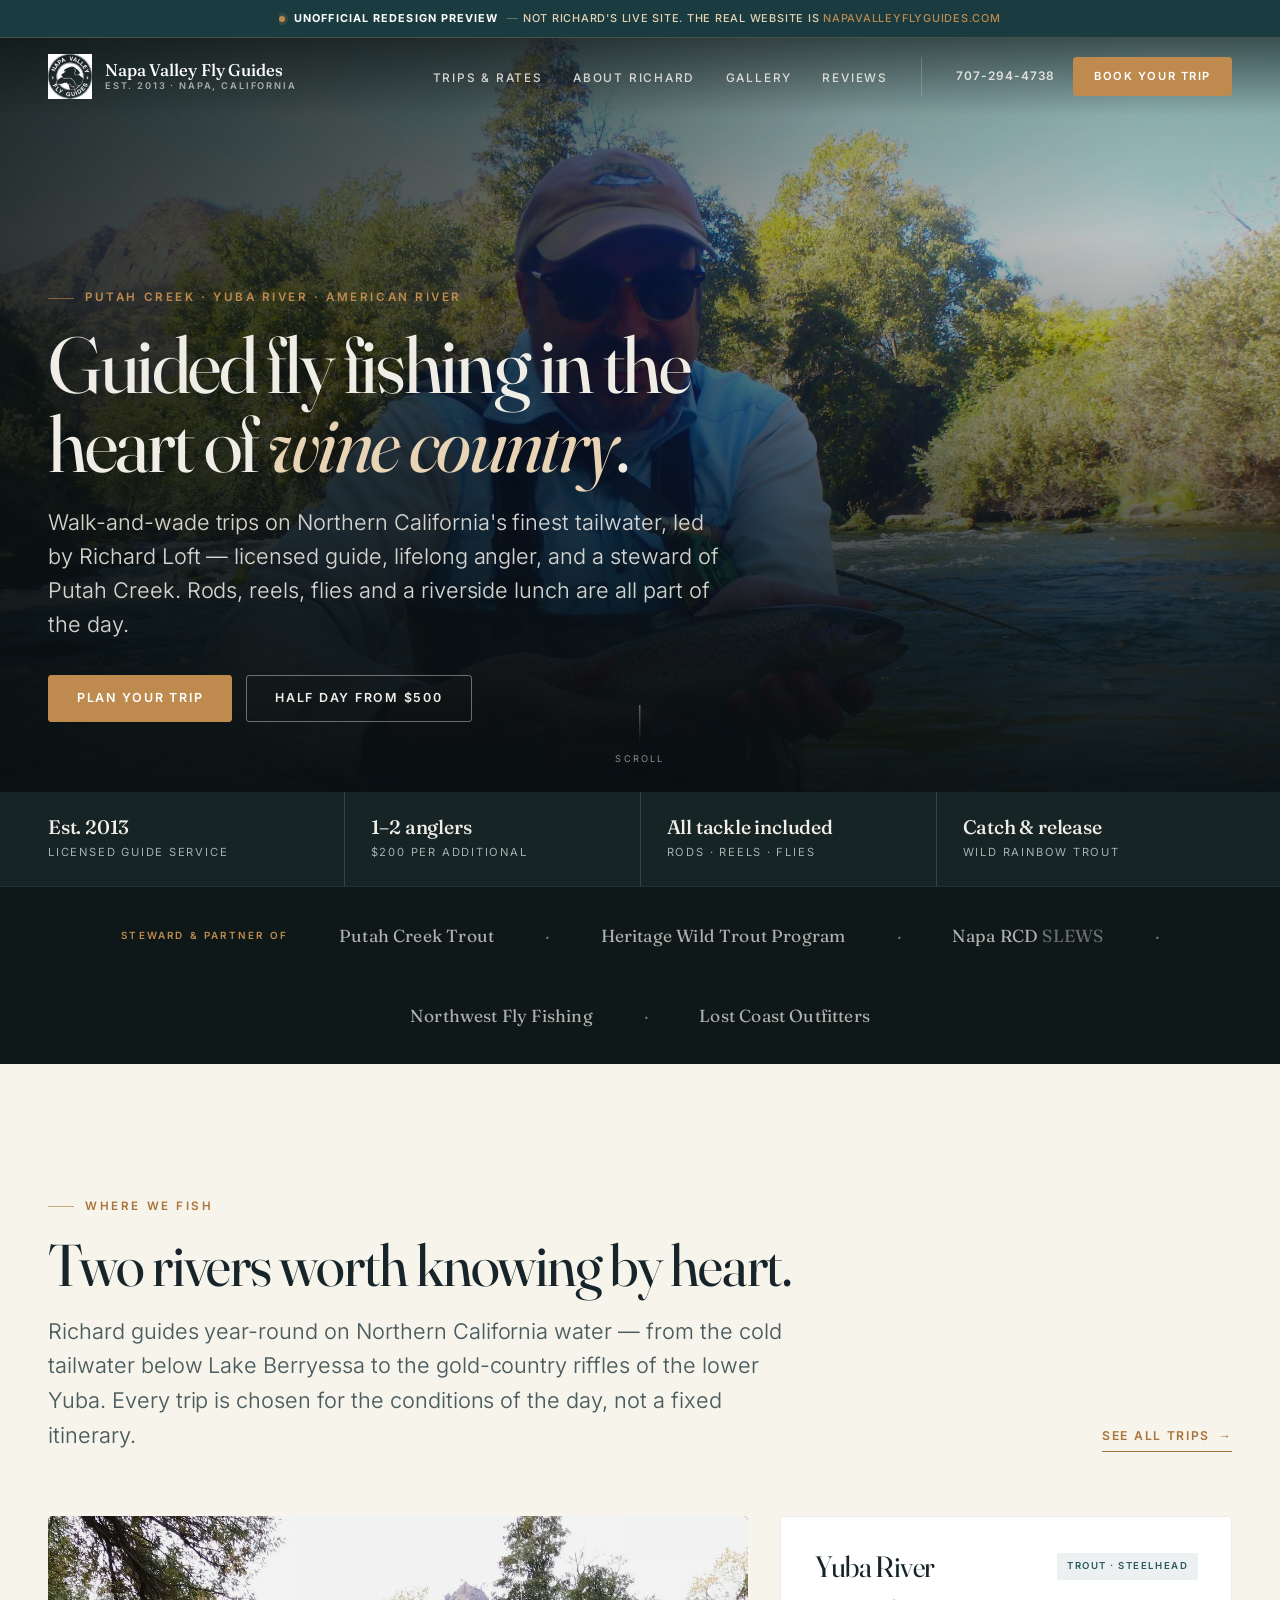
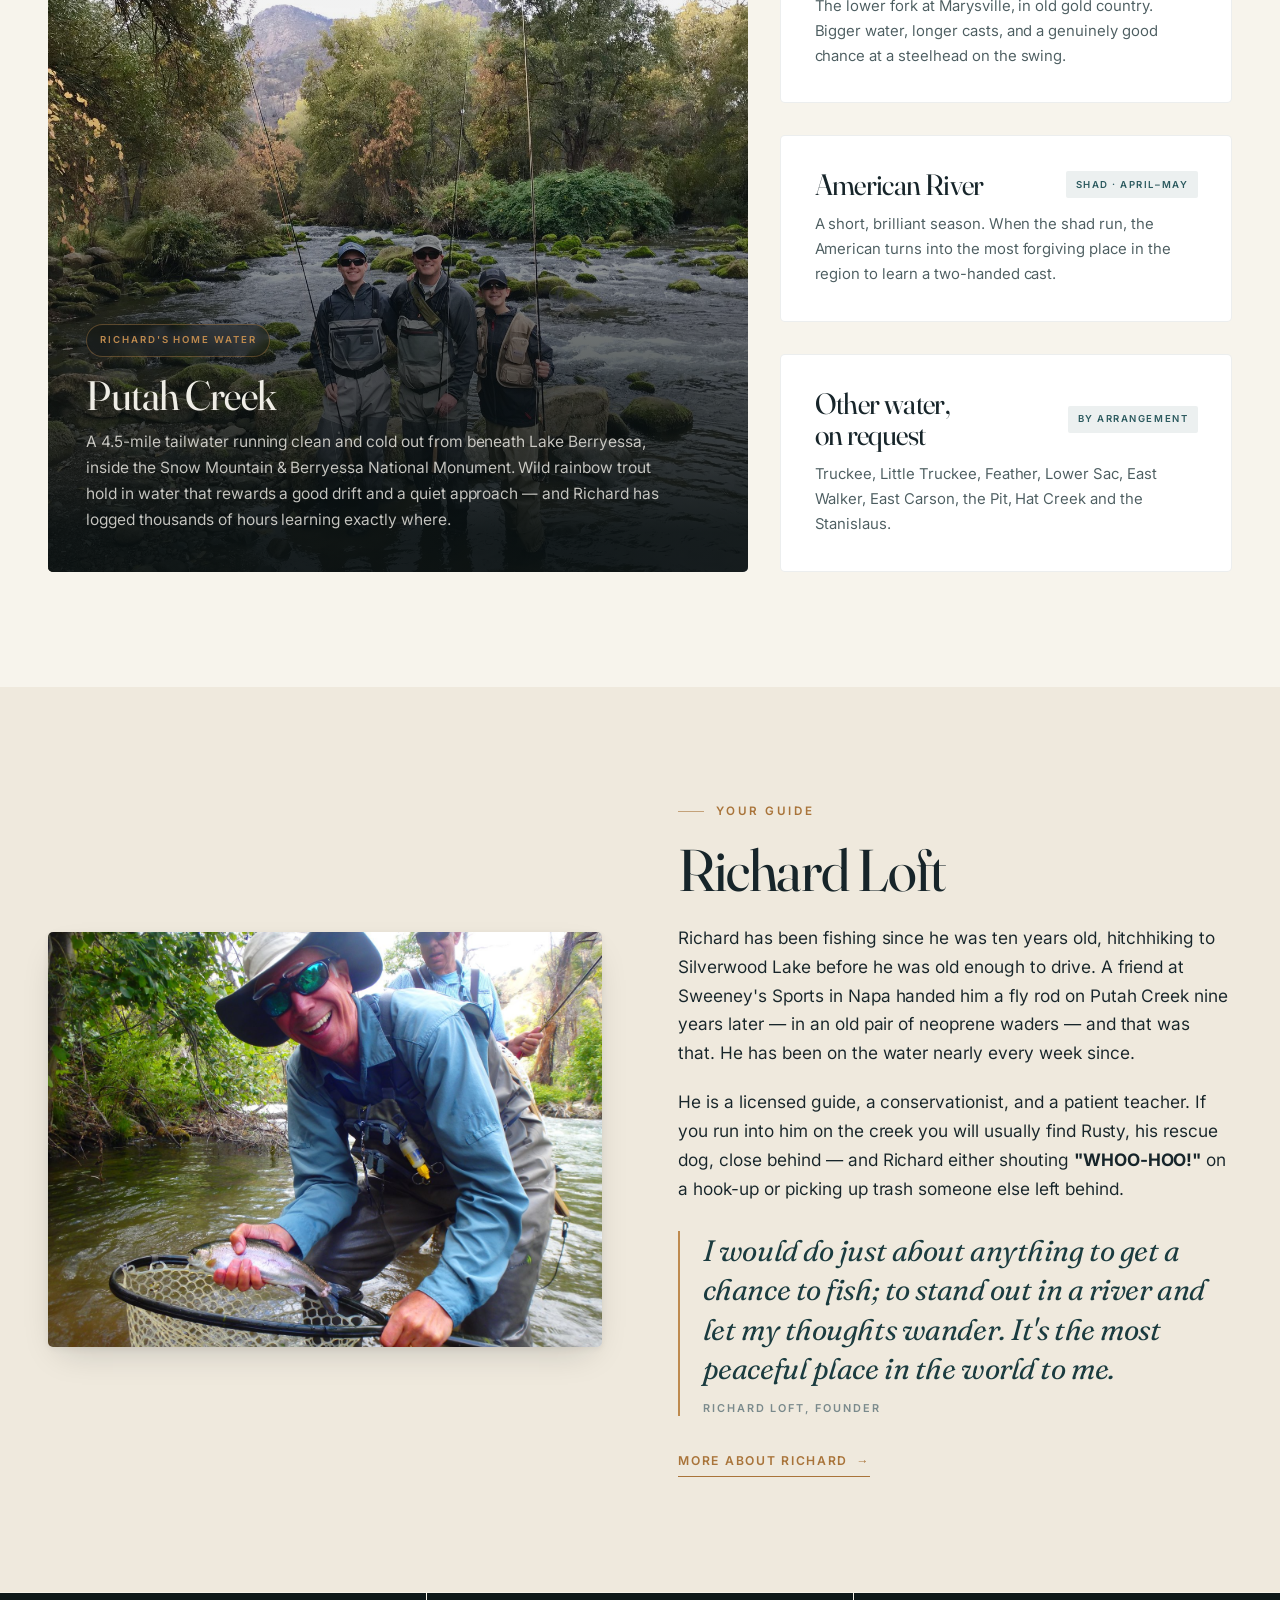
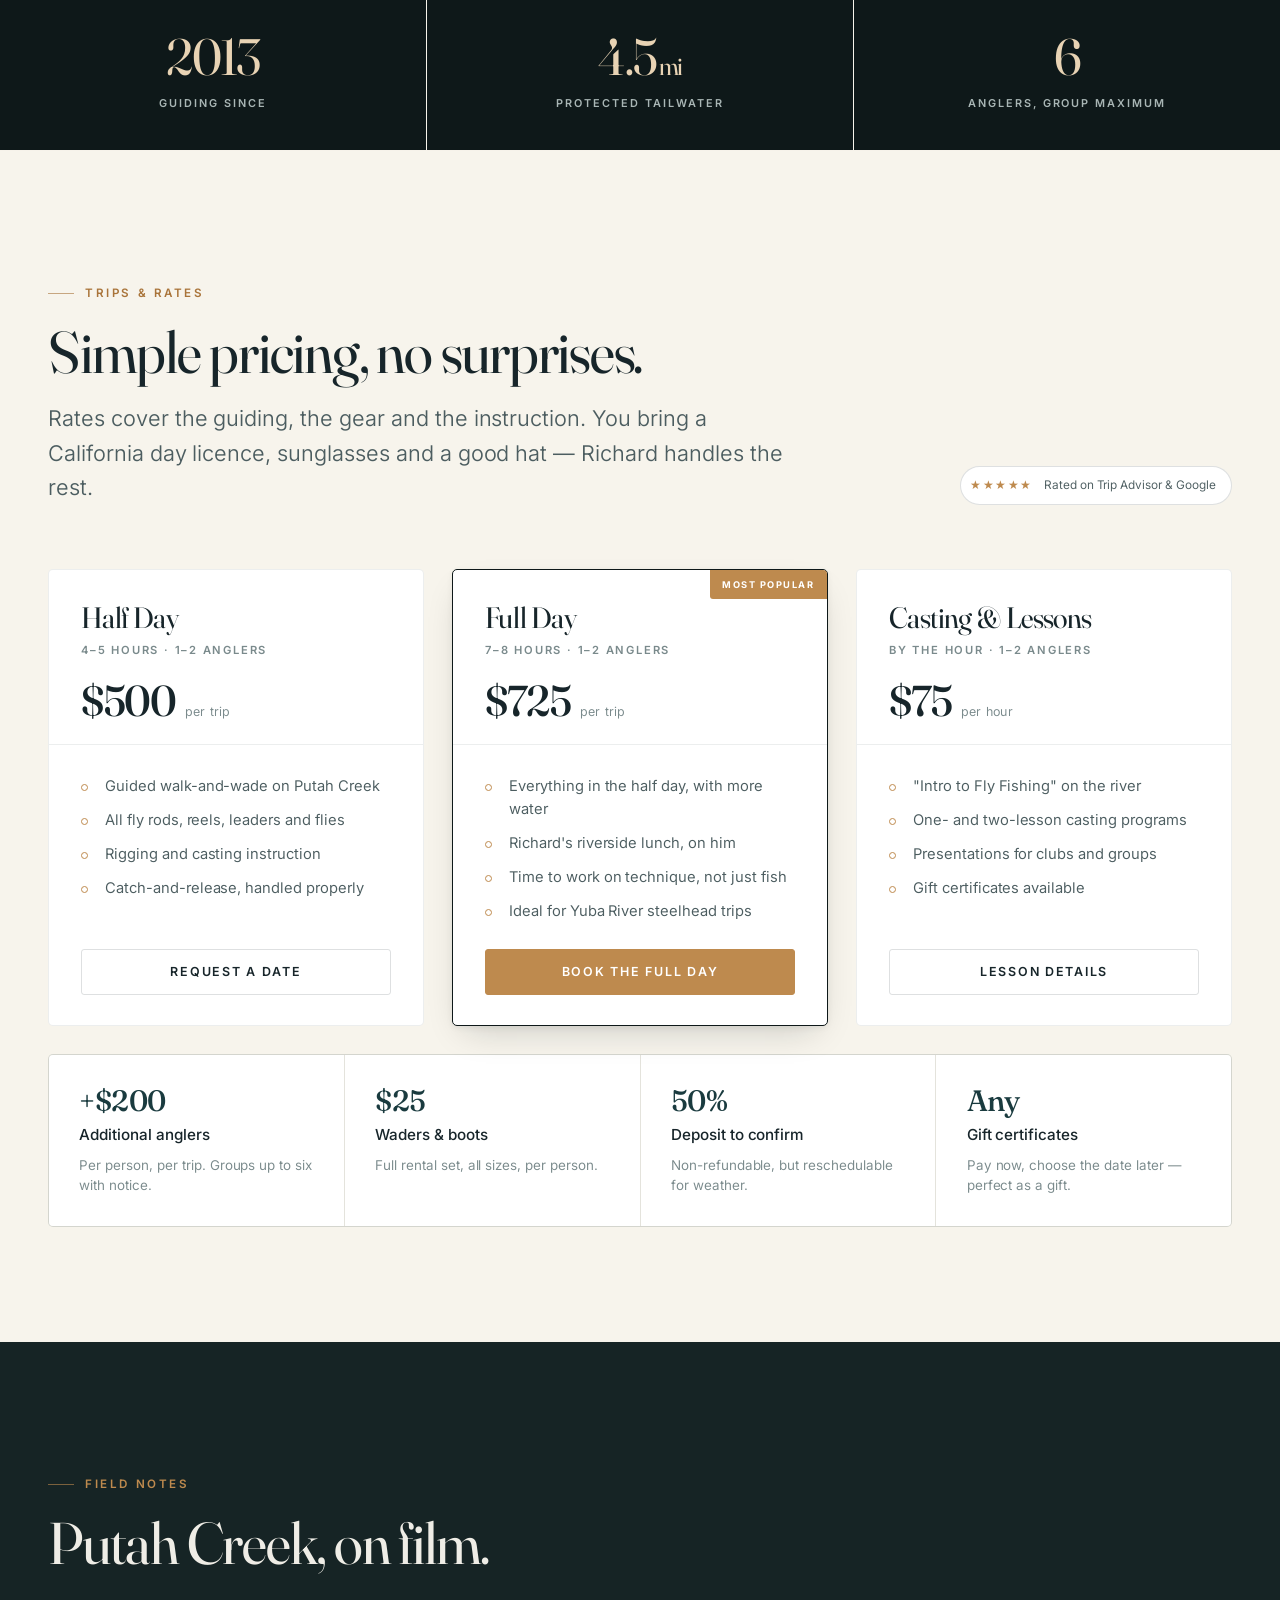
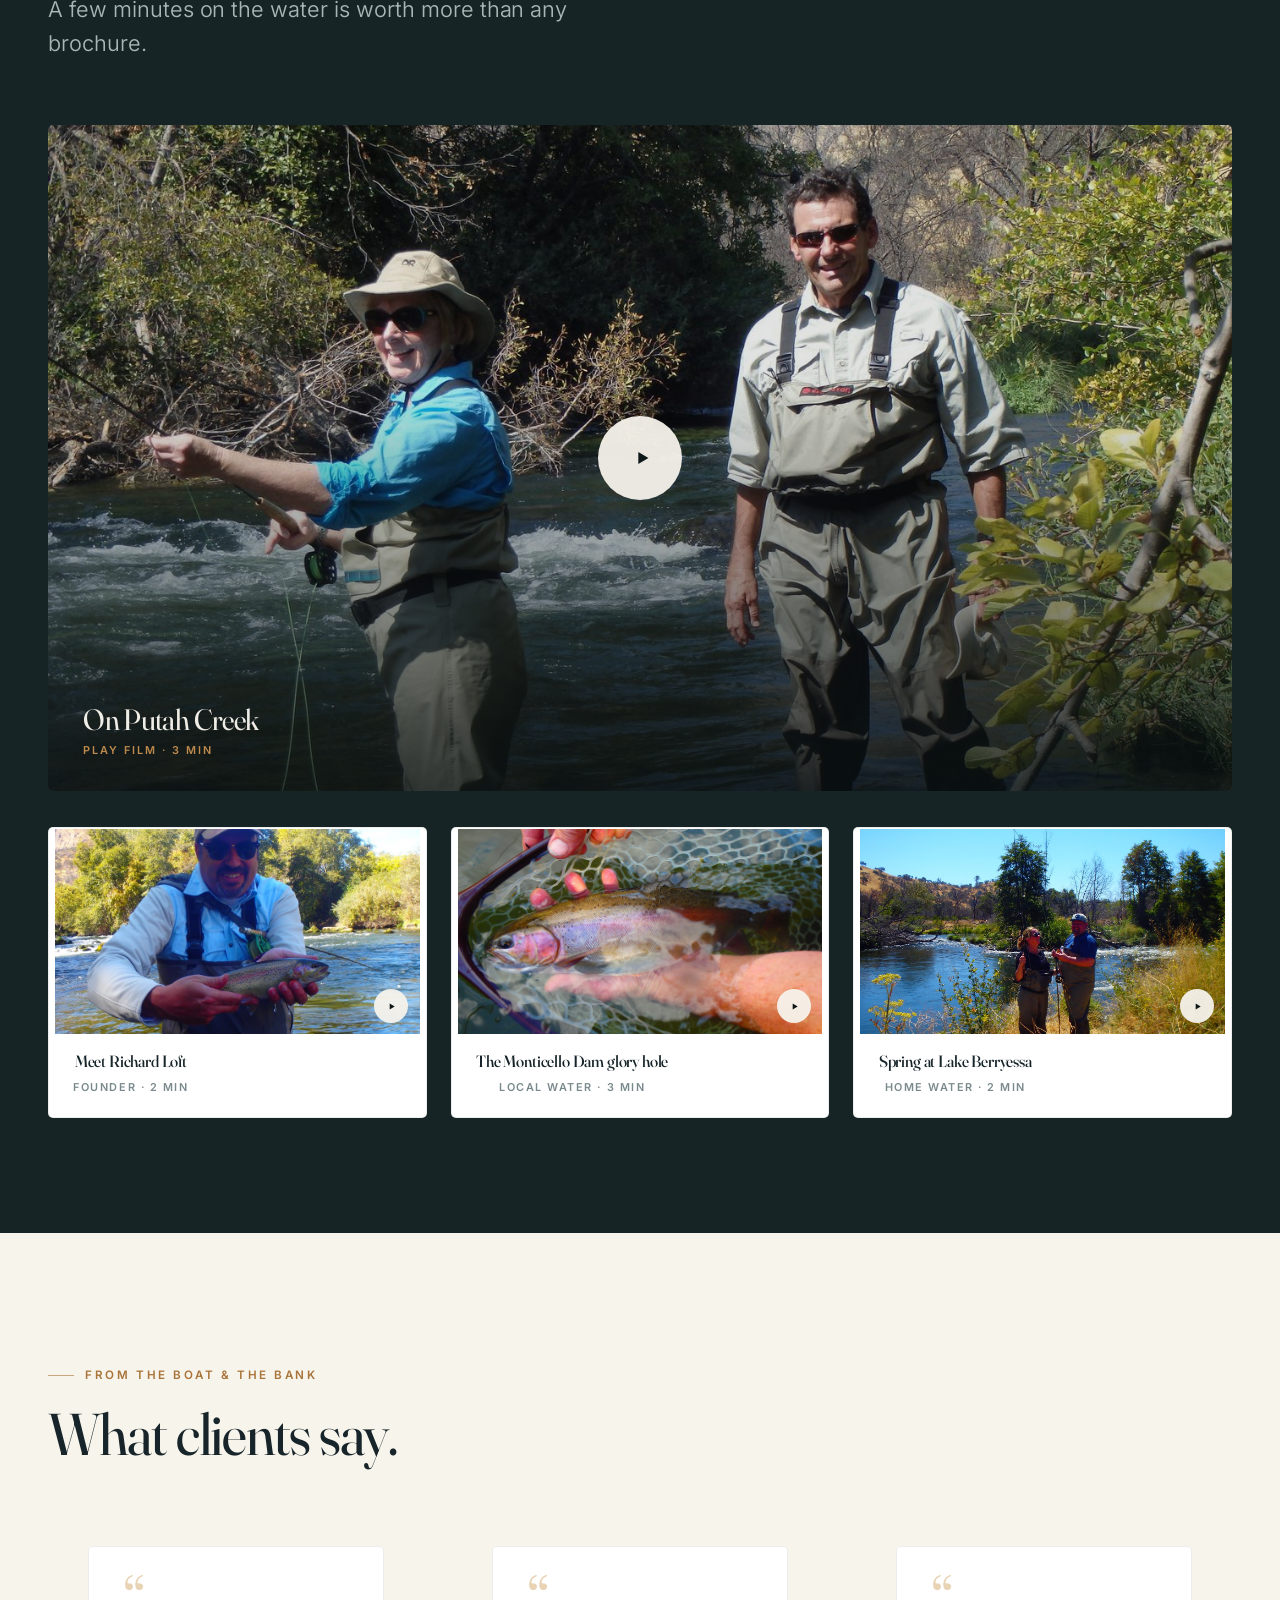
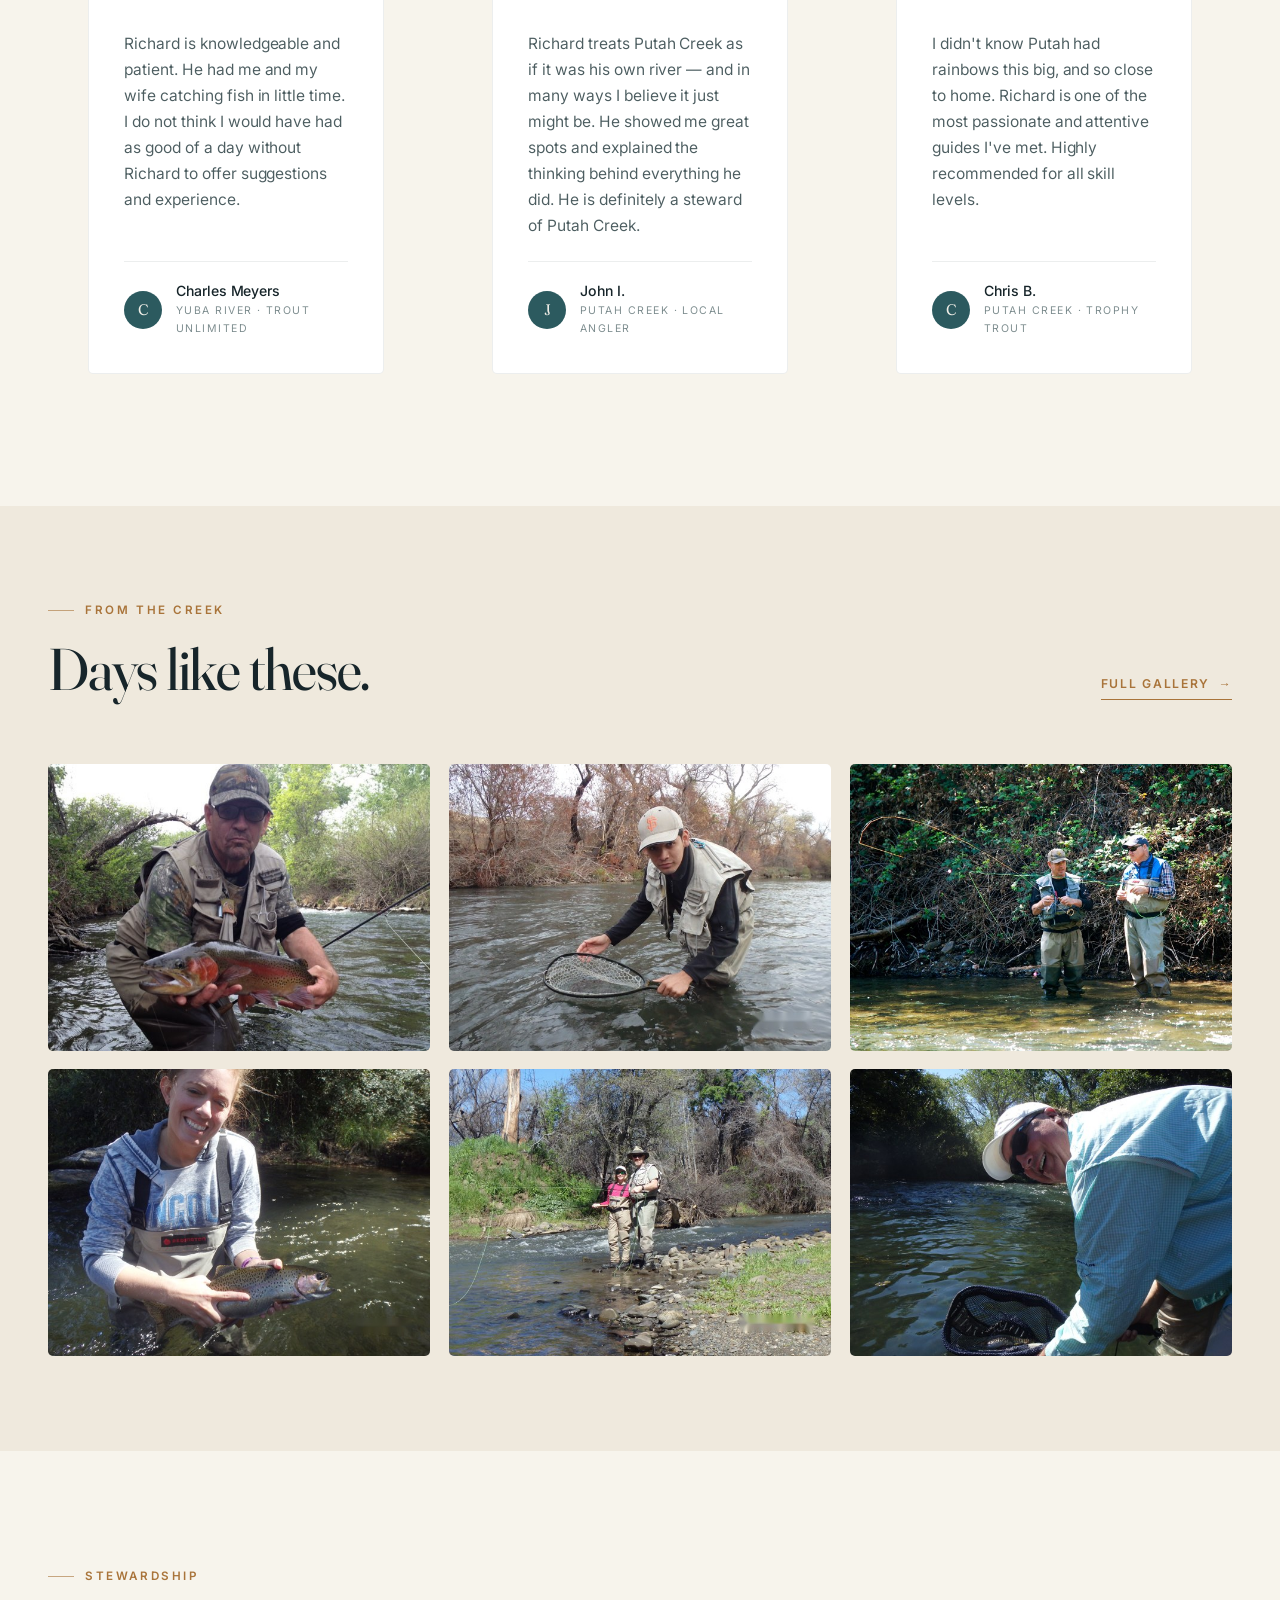
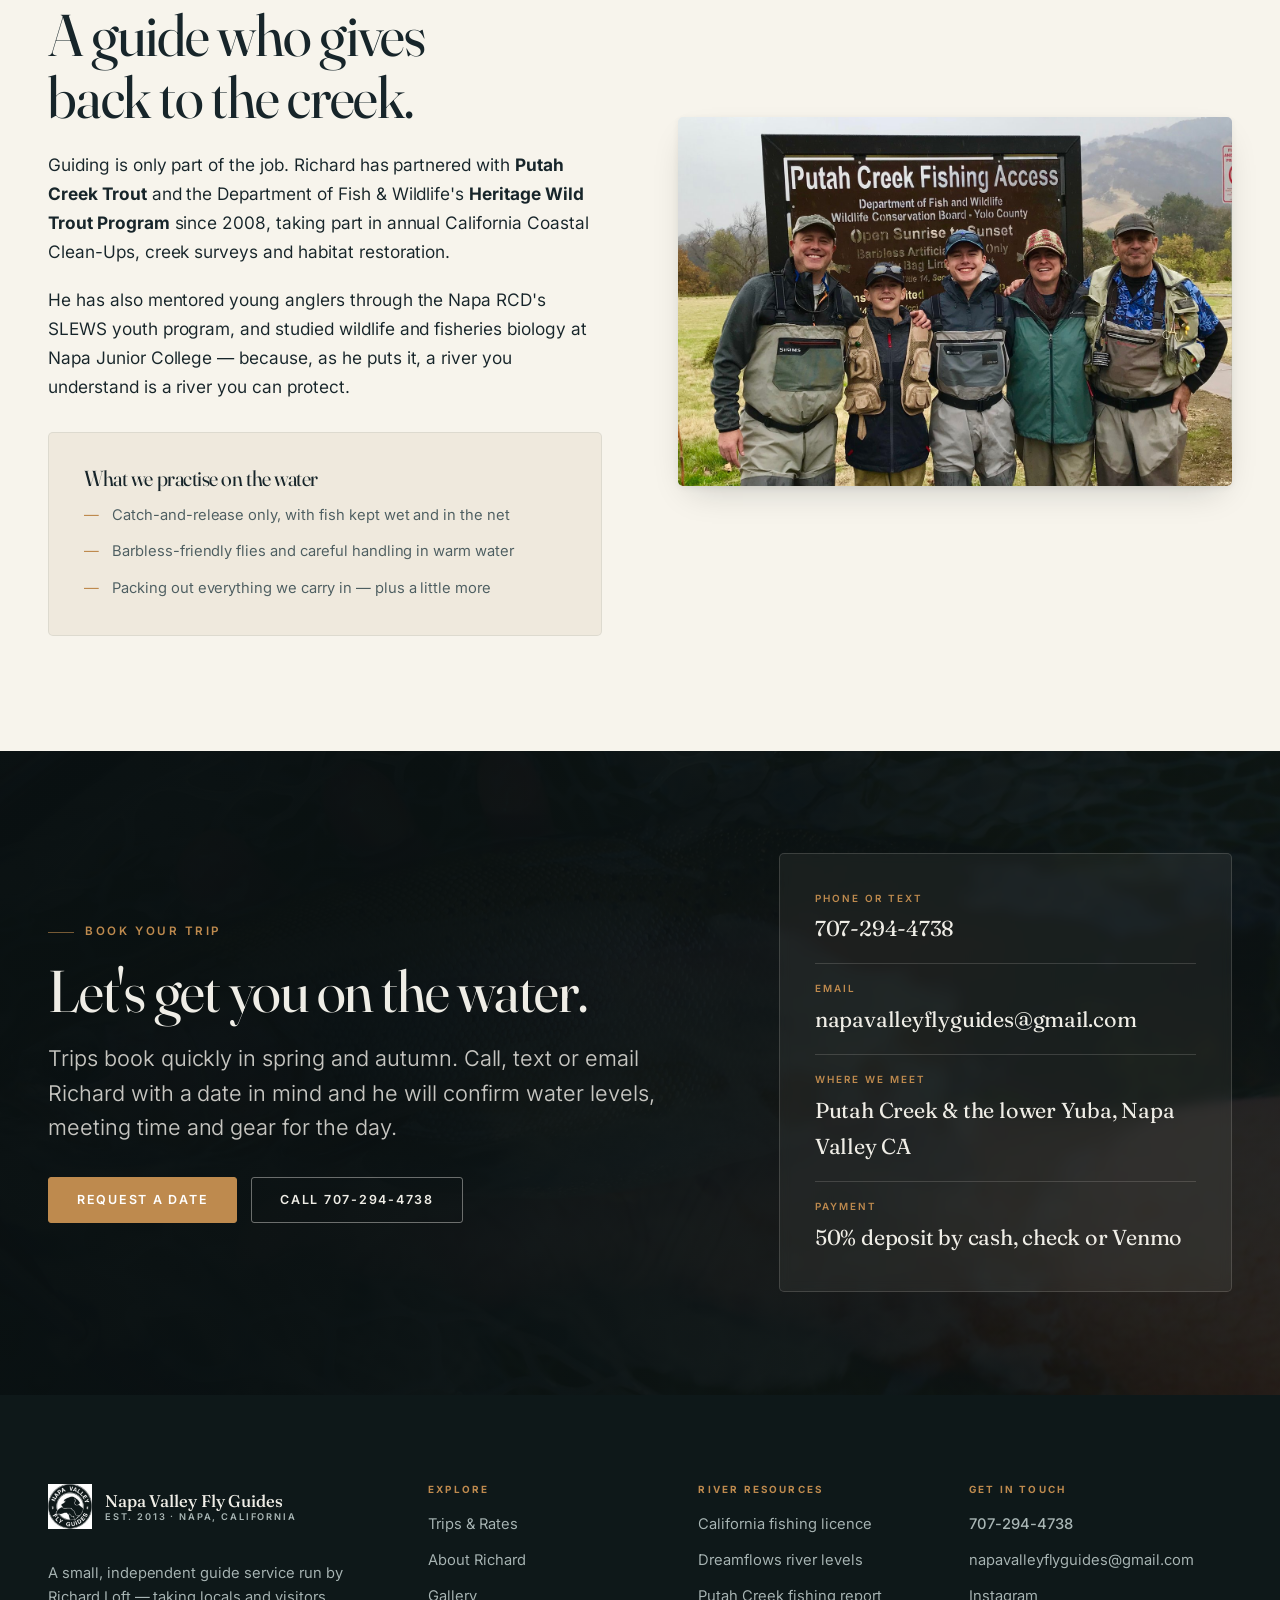
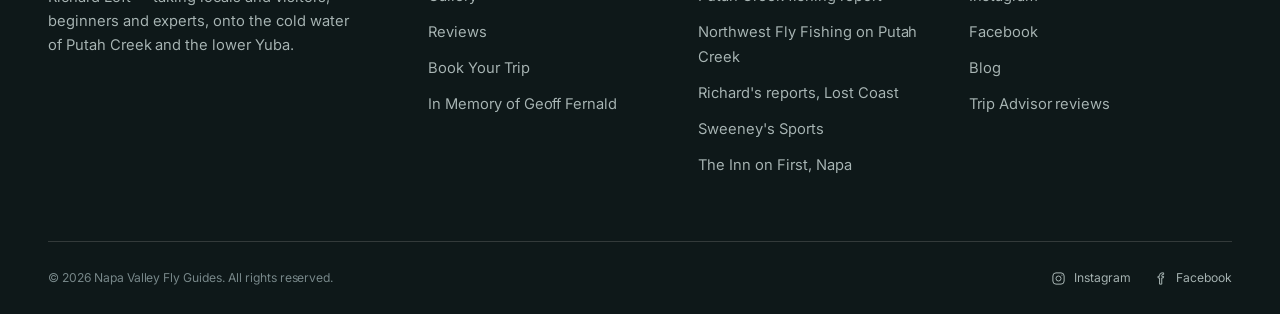
==== commit 93e55c60: "Sync from project root" ====
--- a/index.html
+++ b/index.html
@@ -47,6 +47,21 @@
 </head>
 <body class="page-home">
 
+<div class="preview-ribbon" role="note">
+  <p>
+    <span class="preview-ribbon__dot" aria-hidden="true"></span>
+    <strong>Unofficial redesign preview</strong>
+    <span class="preview-ribbon__long">
+      <span class="preview-ribbon__none">&mdash;</span>
+      not Richard's live site. The real website is
+      <a href="https://www.napavalleyflyguides.com/" target="_blank" rel="noopener">napavalleyflyguides.com</a>
+    </span>
+    <span class="preview-ribbon__short">
+      <span class="preview-ribbon__none">&mdash;</span> not the live site
+    </span>
+  </p>
+</div>
+
 <a class="skip-link" href="#main">Skip to content</a>
 
 <!-- ══════════════════════════════════════════════════════════ HEADER -->
--- a/assets/css/style.css
+++ b/assets/css/style.css
@@ -70,6 +70,9 @@
   --ease-out: cubic-bezier(.16, 1, .3, 1);
 
   --header-h: 78px;
+  --ribbon-h: 38px;
+  /* total distance from the top of the viewport to the bottom of the header */
+  --top: calc(var(--ribbon-h) + var(--header-h));
 }
 
 /* --------------------------------------------------------- 01. RESET & BASE */
@@ -78,7 +81,7 @@
 html {
   -webkit-text-size-adjust: 100%;
   scroll-behavior: smooth;
-  scroll-padding-top: calc(var(--header-h) + 16px);
+  scroll-padding-top: calc(var(--top) + 16px);
 }
 
 body {
@@ -262,10 +265,73 @@
 .on-ink .tlink { color: var(--brass); }
 .on-ink .tlink:hover { color: var(--on-ink); }
 
+/* --------------------------------------------------- 03b. PREVIEW RIBBON */
+/* Sits above everything, permanently. Its only job is to stop Richard reading this
+   mock-up as his live site. Deliberately NOT dismissible — a close button defeats
+   the entire purpose. Remove this block, the .preview-ribbon markup and the
+   --ribbon-h token (plus reset --top) to take the site back to a clean build.
+   See HANDOFF.md § Removing the preview ribbon. */
+.preview-ribbon {
+  position: fixed;
+  inset: 0 0 auto 0;
+  z-index: 150;                    /* above the header (140) and the drawer (120) */
+  height: var(--ribbon-h);
+  display: flex;
+  align-items: center;
+  justify-content: center;
+  background: var(--river-deep);
+  color: var(--brass-soft);
+  border-bottom: 1px solid rgba(190, 138, 78, .28);
+  text-align: center;
+  padding-inline: var(--gutter);
+  font-size: .68rem;
+  line-height: 1.25;
+  letter-spacing: .07em;
+  text-transform: uppercase;
+  font-weight: 500;
+  overflow: hidden;
+}
+.preview-ribbon p {
+  margin: 0;
+  display: flex;
+  align-items: center;
+  gap: .55rem;
+  white-space: nowrap;
+  overflow: hidden;
+  text-overflow: ellipsis;
+}
+.preview-ribbon__dot {
+  width: 6px; height: 6px;
+  border-radius: 50%;
+  background: var(--brass);
+  flex: none;
+  box-shadow: 0 0 0 3px rgba(190, 138, 78, .18);
+}
+.preview-ribbon strong {
+  font-weight: 700;
+  color: #fff;
+  letter-spacing: .1em;
+}
+.preview-ribbon__none {
+  opacity: .55;
+  font-weight: 300;
+}
+.preview-ribbon a {
+  color: var(--brass);
+  border-bottom: 1px solid rgba(190, 138, 78, .5);
+  padding-bottom: 1px;
+  transition: color .25s var(--ease), border-color .25s var(--ease);
+}
+.preview-ribbon a:hover { color: #fff; border-bottom-color: #fff; }
+
+/* narrow screens get a shorter sentence so it stays on one line */
+.preview-ribbon__long { display: inline; }
+.preview-ribbon__short { display: none; }
+
 /* --------------------------------------------------------- 04. HEADER & NAV */
 .site-header {
   position: fixed;
-  inset: 0 0 auto 0;
+  inset: var(--ribbon-h) 0 auto 0;
   z-index: 140;
   height: var(--header-h);
   display: flex;
@@ -429,7 +495,7 @@
   z-index: 120;
   background: var(--ink);
   color: var(--on-ink);
-  padding: calc(var(--header-h) + 2rem) var(--gutter) 2.5rem;
+  padding: calc(var(--top) + 2rem) var(--gutter) 2.5rem;
   display: flex;
   flex-direction: column;
   gap: 2rem;
@@ -507,7 +573,7 @@
 .hero__inner {
   width: 100%;
   padding-bottom: clamp(2.5rem, 5.5vw, 5rem);
-  padding-top: calc(var(--header-h) + 4rem);
+  padding-top: calc(var(--top) + 4rem);
 }
 .hero__content { max-width: 61ch; }
 
@@ -1030,7 +1096,7 @@
   position: relative;
   background: var(--ink);
   color: var(--on-ink);
-  padding-top: calc(var(--header-h) + clamp(3rem, 8vw, 6rem));
+  padding-top: calc(var(--top) + clamp(3rem, 8vw, 6rem));
   padding-bottom: clamp(3rem, 7vw, 5.5rem);
   overflow: hidden;
   isolation: isolate;
@@ -1119,7 +1185,11 @@
 }
 
 @media (max-width: 980px) {
-  :root { --header-h: 68px; }
+  :root { --header-h: 68px; --ribbon-h: 34px; }
+  .preview-ribbon { font-size: .6rem; letter-spacing: .05em; }
+  .preview-ribbon__long { display: none; }
+  .preview-ribbon__short { display: inline; }
+  .preview-ribbon p { gap: .45rem; }
   .nav__list, .nav__meta { display: none; }
   .burger { display: block; }
   .brand__mark { width: 38px; height: 39px; }
@@ -1146,6 +1216,14 @@
   .hero__scroll { display: none; }
 }
 
+/* very narrow phones (≤359px): the short sentence needs 311px, so let it wrap to two
+   lines instead of ellipsising — cutting off "the live site" would defeat the point */
+@media (max-width: 359px) {
+  :root { --ribbon-h: 46px; }
+  .preview-ribbon { font-size: .56rem; letter-spacing: .03em; }
+  .preview-ribbon p { white-space: normal; line-height: 1.3; }
+}
+
 @media (max-width: 620px) {
   body { font-size: 1rem; }
   .film-row { grid-template-columns: 1fr; }
@@ -1166,7 +1244,7 @@
 
 /* ------------------------------------------------------------- 11. PRINT */
 @media print {
-  .site-header, .drawer, .burger, .hero__scroll, .lightbox, .next-page { display: none !important; }
+  .site-header, .preview-ribbon, .drawer, .burger, .hero__scroll, .lightbox, .next-page { display: none !important; }
   body { background: #fff; color: #000; }
   .js .reveal { opacity: 1 !important; transform: none !important; }
   .section, .cta-band__inner { padding-block: 1.5rem; }
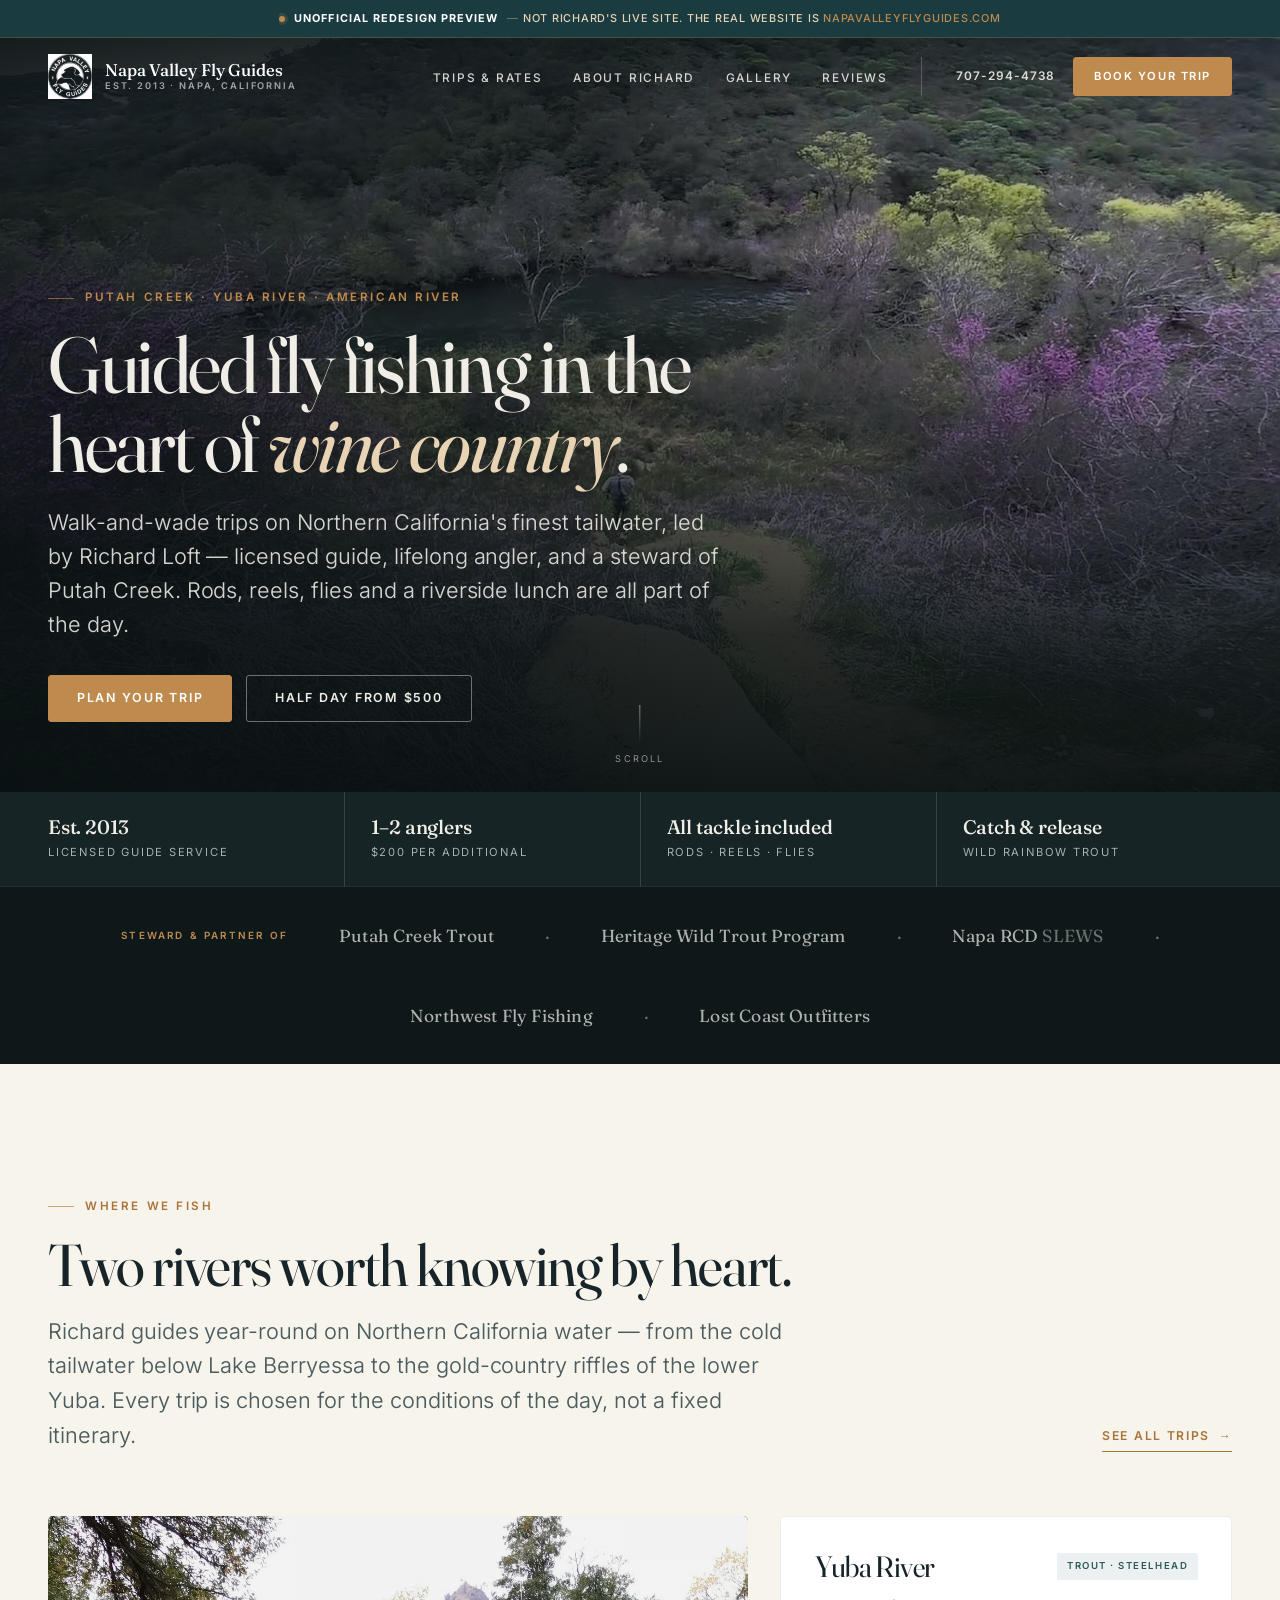
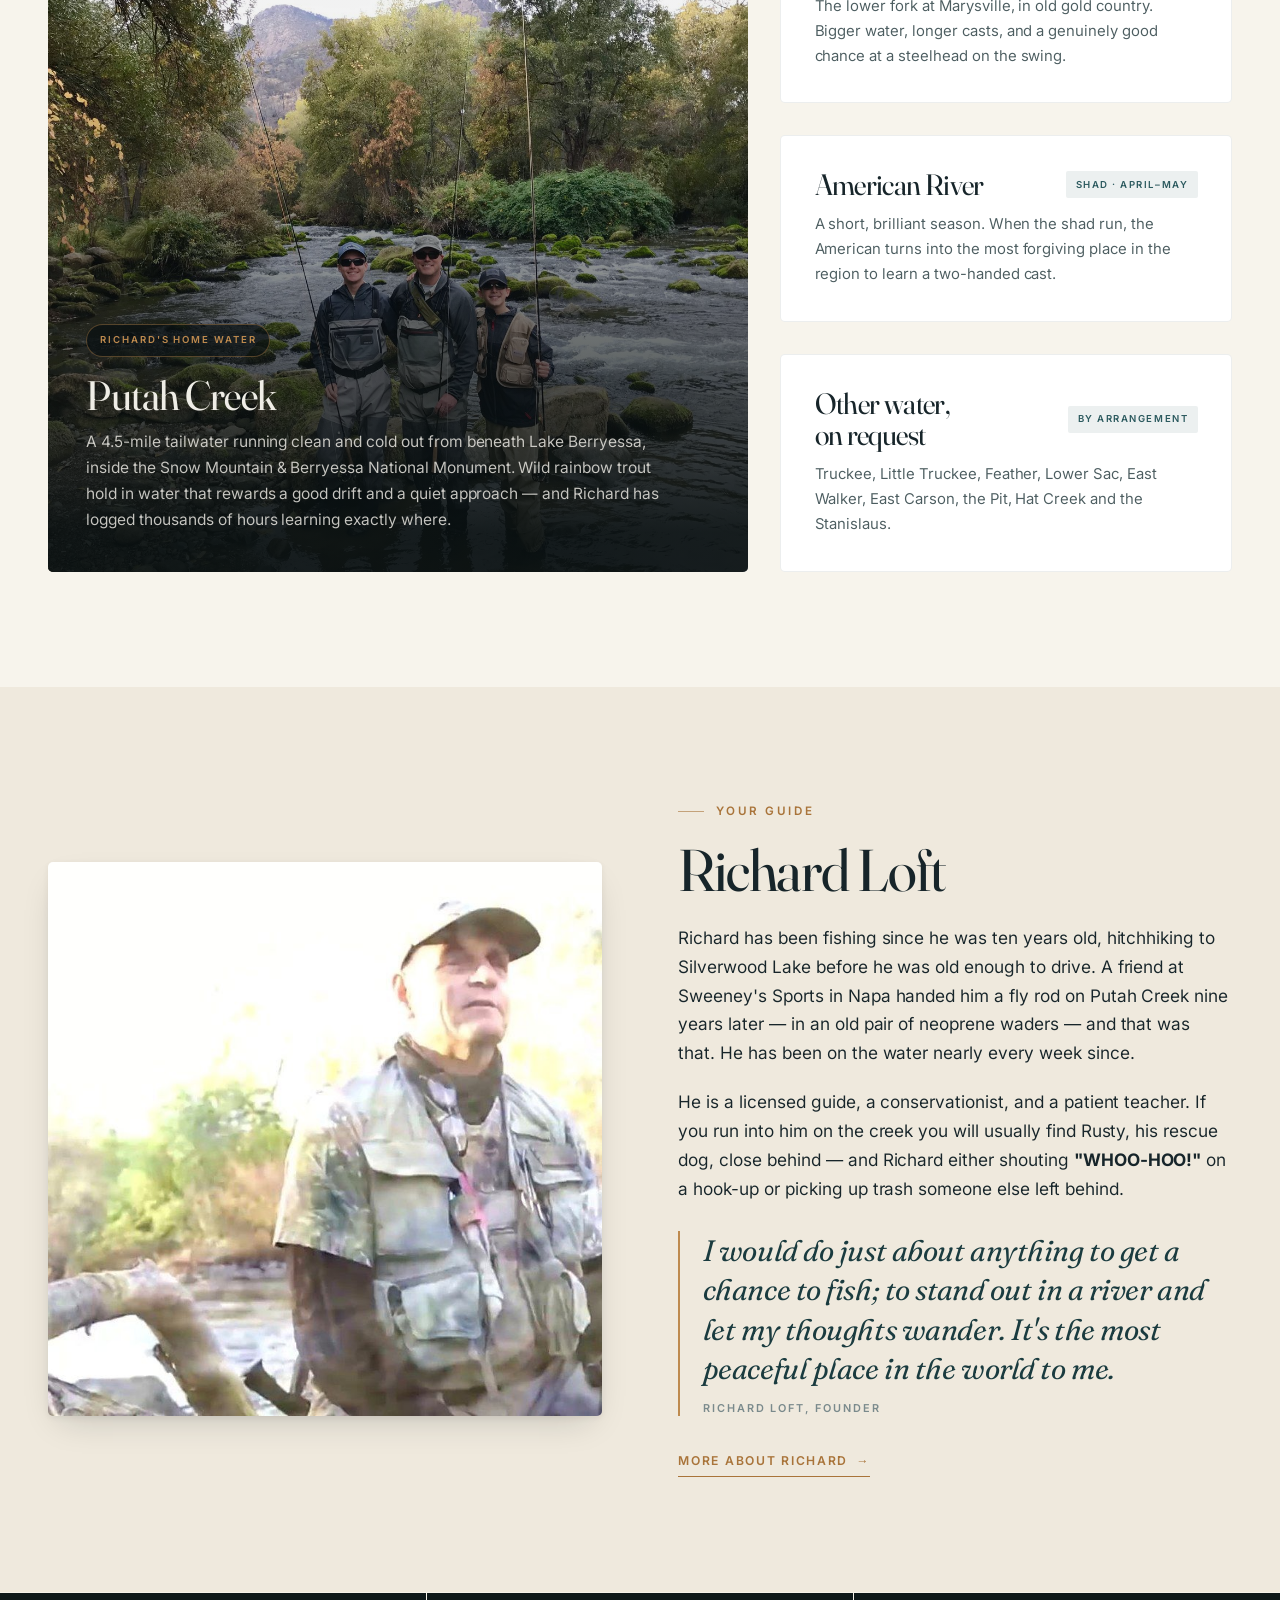
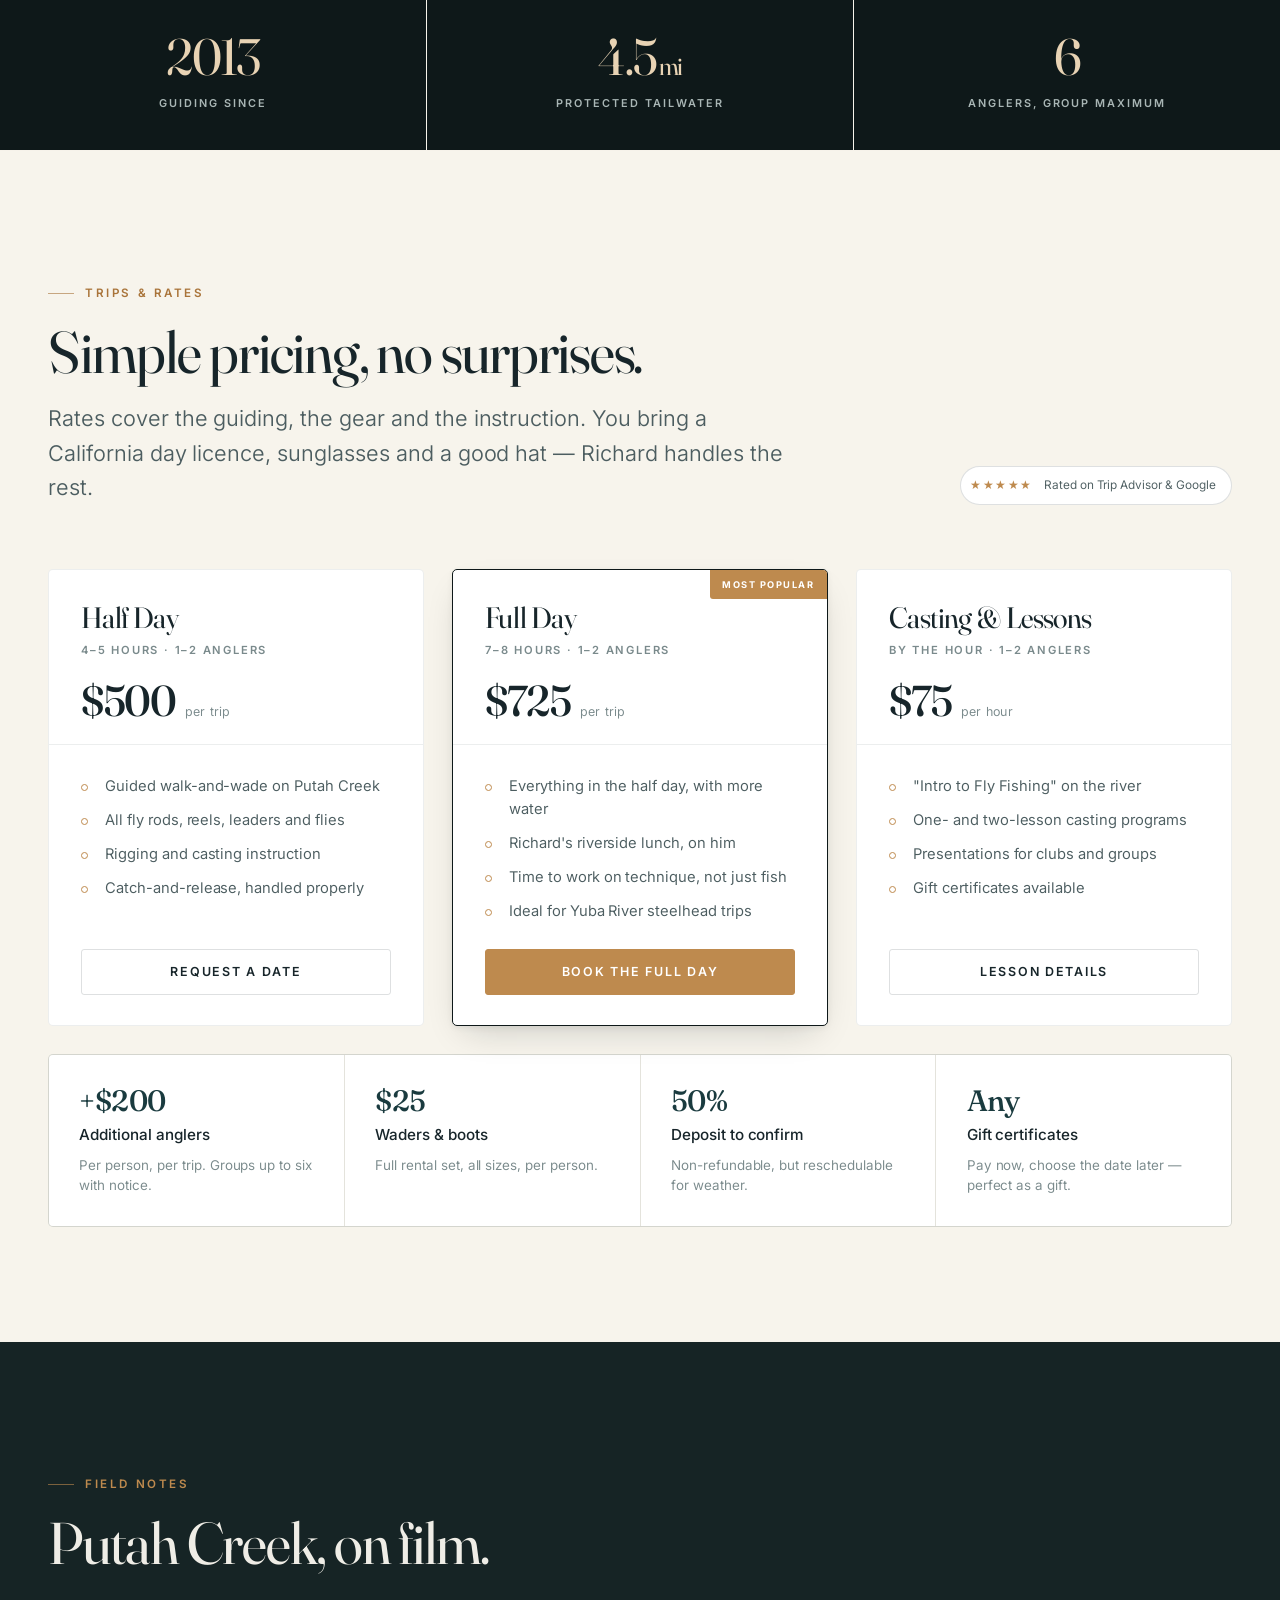
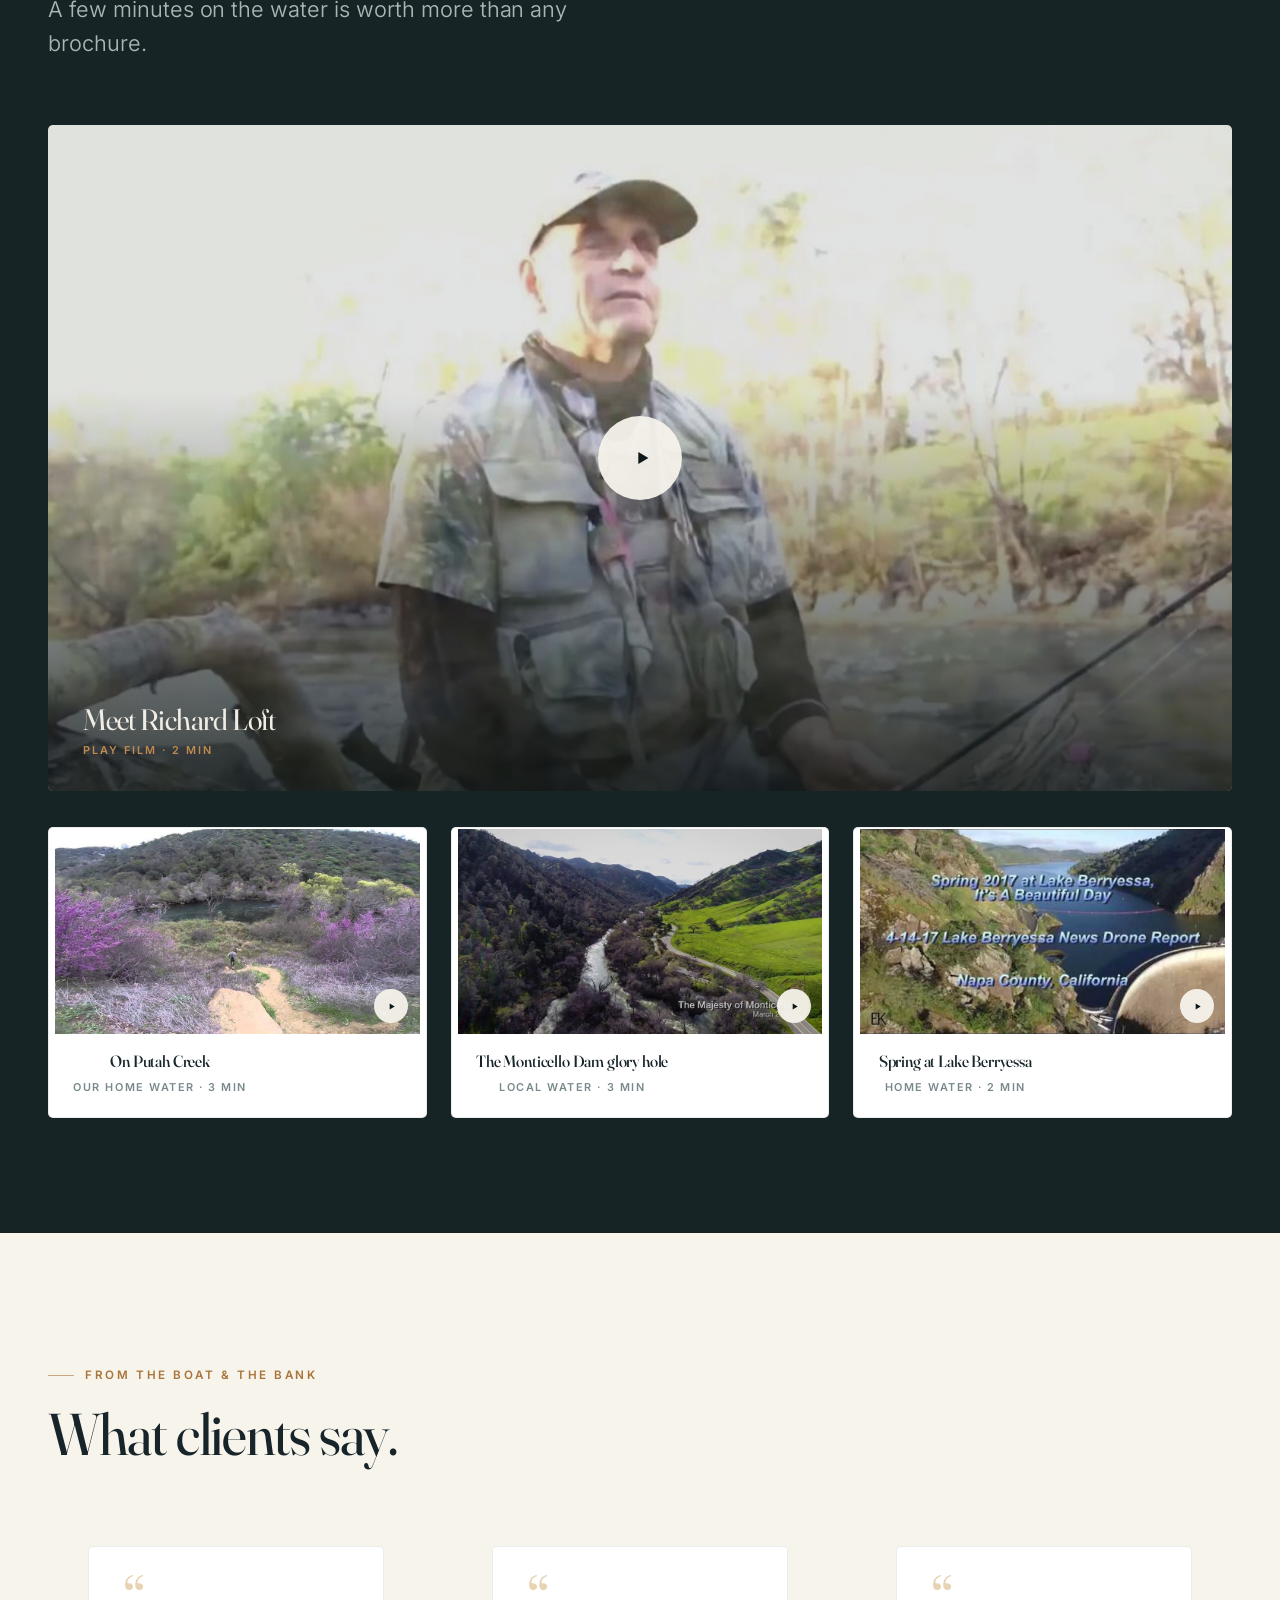
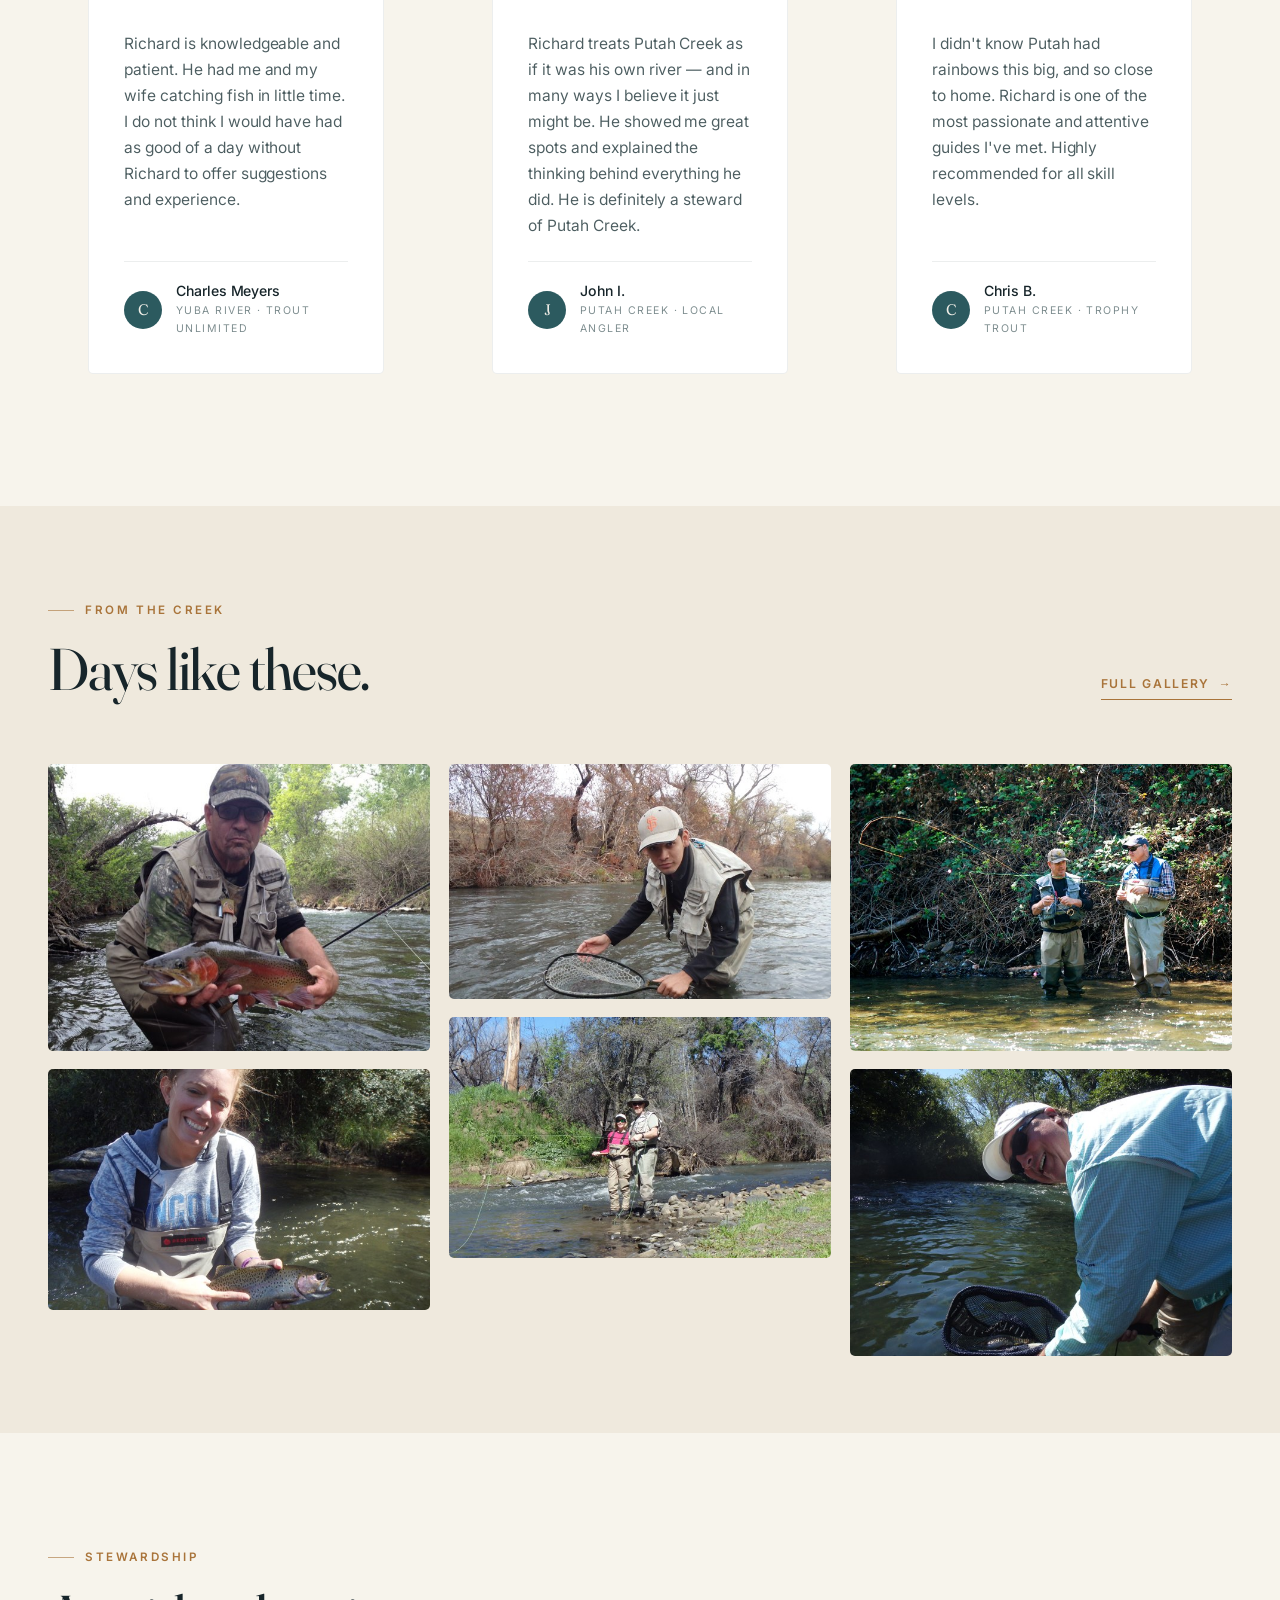
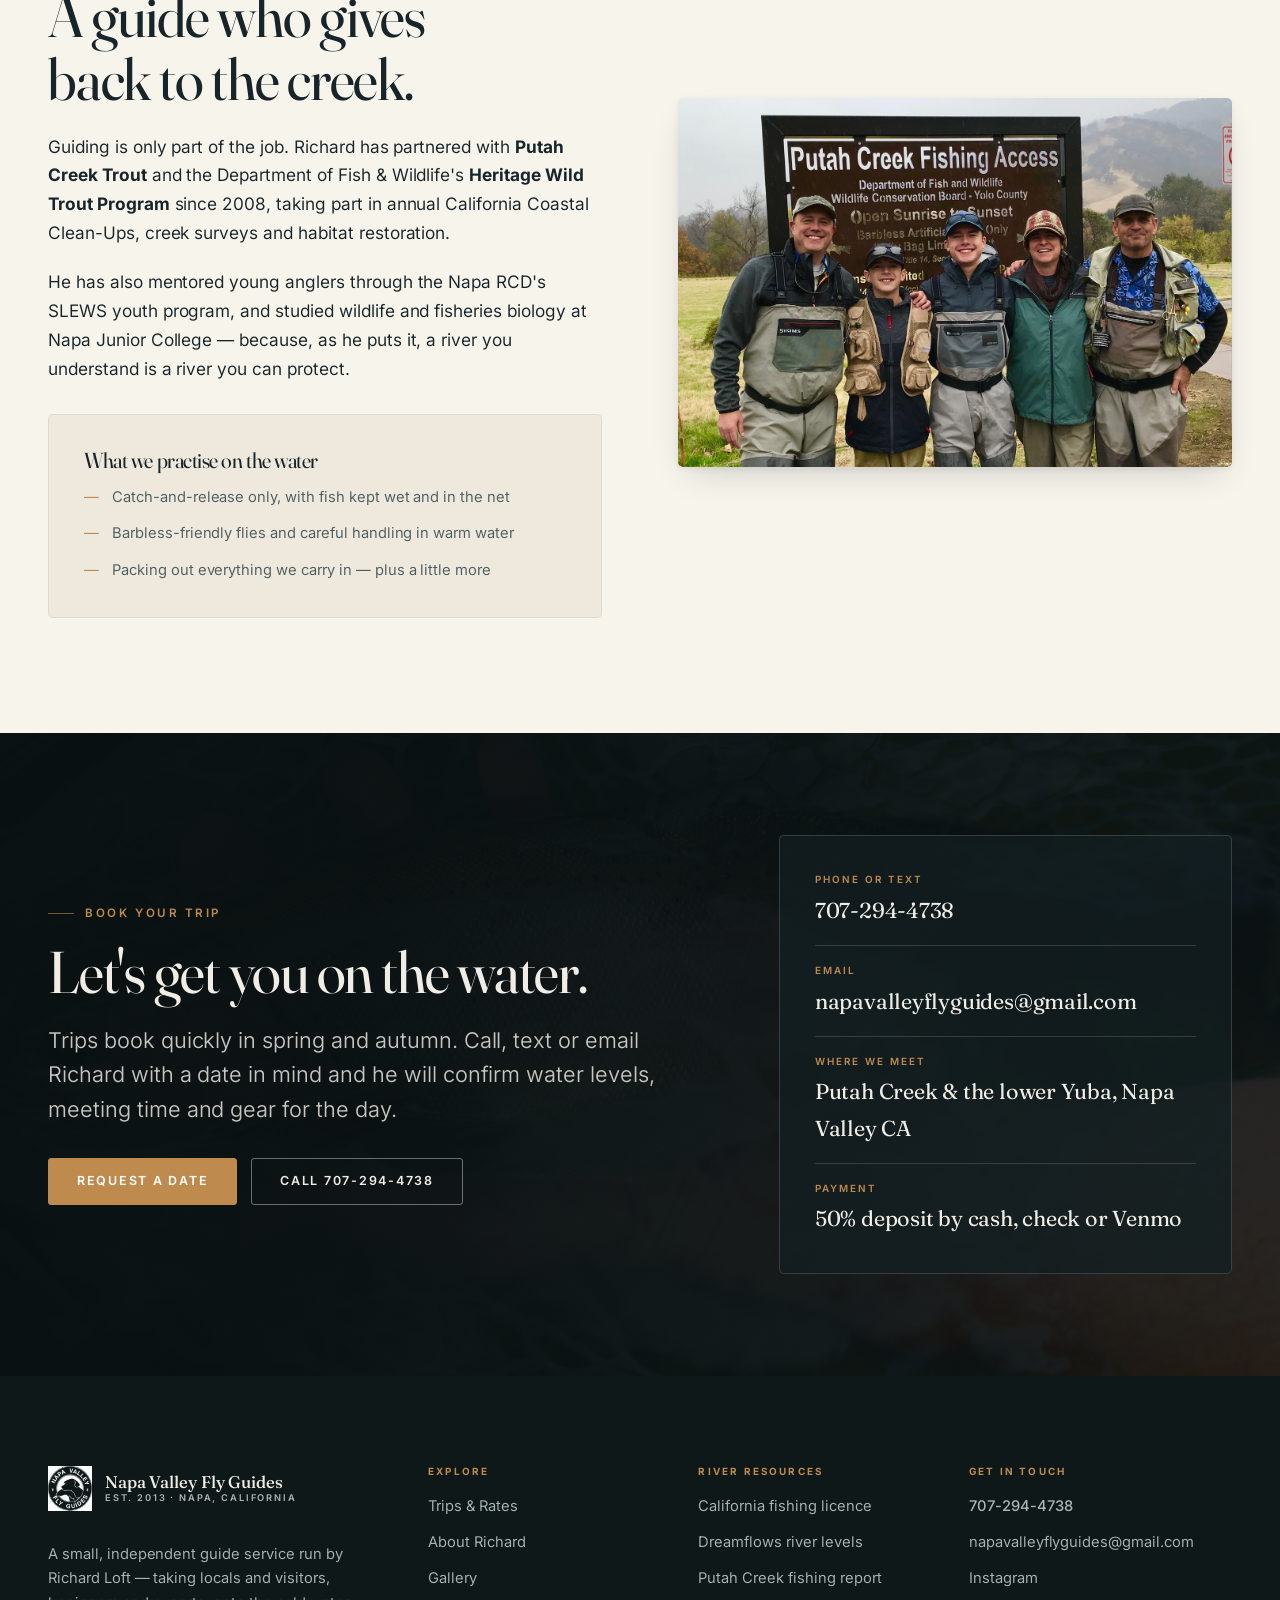
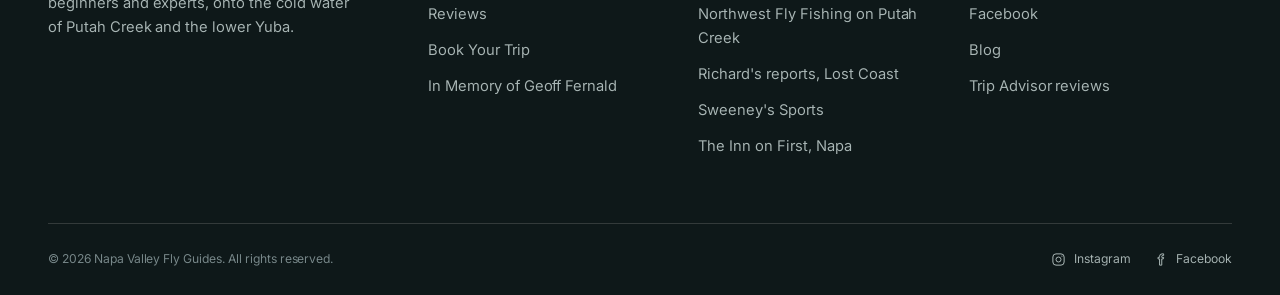
==== commit 2d7b8ab2: "Sync from project root" ====
--- a/index.html
+++ b/index.html
@@ -129,8 +129,8 @@
   <section class="hero" aria-labelledby="hero-title">
     <div class="hero__media">
       <picture>
-        <source media="(max-width: 820px)" srcset="assets/img/hero-portrait.jpg">
-        <img src="assets/img/hero.jpg" alt="An angler holds a brightly spotted rainbow trout in the current of Putah Creek, with the Berryessa hills behind him" width="2560" height="1440" fetchpriority="high">
+        <source media="(max-width: 820px)" srcset="assets/img/hero-mobile.jpg">
+        <img src="assets/img/hero.jpg" alt="Putah Creek seen from above, western redbud in bloom along the bank" width="2560" height="1440" fetchpriority="high">
       </picture>
     </div>
     <div class="hero__scrim"></div>
@@ -272,7 +272,7 @@
     <div class="shell">
       <div class="split">
         <div class="split__media split__media--frame reveal">
-          <img src="assets/img/feature-net.jpg" alt="Richard Loft smiling as he lifts a rainbow trout in his landing net" width="1400" height="1050" loading="lazy">
+          <img src="assets/img/richard.jpg" alt="Richard Loft on the bank of Putah Creek, fly rod in hand" width="760" height="760" loading="lazy">
         </div>
 
         <div class="split__body reveal" data-d="1">
@@ -424,32 +424,32 @@
         <p class="lead">A few minutes on the water is worth more than any brochure.</p>
       </div>
 
-      <button class="film reveal" type="button" data-video="3_FCh8aVoEw" data-video-title="Napa Valley Fly Guides — On Putah Creek">
-        <img src="assets/img/feature-casting.jpg" alt="A guide and client casting across a riffle on Putah Creek" width="1400" height="1050" loading="lazy">
+      <button class="film reveal" type="button" data-video="1pj6mRwPBrI" data-video-title="Putah Creek Fly Fishing Guide: Meet Richard Loft">
+        <img src="assets/img/film-richard.jpg" alt="Richard Loft on the bank of Putah Creek" width="960" height="540" loading="lazy">
         <span class="film__play" aria-hidden="true">
           <svg viewBox="0 0 24 24" fill="currentColor"><path d="M8 5.5v13l11-6.5-11-6.5Z"/></svg>
         </span>
         <span class="film__label">
-          <h3>On Putah Creek</h3>
-          <p>Play film · 3 min</p>
+          <h3>Meet Richard Loft</h3>
+          <p>Play film · 2 min</p>
         </span>
       </button>
 
       <div class="film-row">
-        <button class="film-mini reveal" type="button" data-video="1pj6mRwPBrI" data-video-title="Meet Richard Loft">
+        <button class="film-mini reveal" type="button" data-video="3_FCh8aVoEw" data-video-title="Napa Valley Fly Guides — On Putah Creek">
           <span class="film-mini__thumb">
-            <img src="assets/img/square-client.jpg" alt="Portrait of Richard Loft on the river" width="900" height="900" loading="lazy">
+            <img src="assets/img/film-putah.jpg" alt="Putah Creek from above, redbud in bloom along the bank" width="960" height="540" loading="lazy">
             <span class="film-mini__badge" aria-hidden="true"><svg viewBox="0 0 24 24" fill="currentColor"><path d="M8 5.5v13l11-6.5-11-6.5Z"/></svg></span>
           </span>
           <span class="film-mini__body">
-            <h4>Meet Richard Loft</h4>
-            <p>Founder · 2 min</p>
+            <h4>On Putah Creek</h4>
+            <p>Our home water · 3 min</p>
           </span>
         </button>
 
         <button class="film-mini reveal" data-d="1" type="button" data-video="g9Yse6qoHFk" data-video-title="Monticello Dam Glory Hole Spillway">
           <span class="film-mini__thumb">
-            <img src="assets/img/detail-net-trout.jpg" alt="A wild rainbow trout resting in a landing net" width="1500" height="1125" loading="lazy">
+            <img src="assets/img/film-glory-hole.jpg" alt="The Monticello Dam glory hole spillway at Lake Berryessa" width="960" height="540" loading="lazy">
             <span class="film-mini__badge" aria-hidden="true"><svg viewBox="0 0 24 24" fill="currentColor"><path d="M8 5.5v13l11-6.5-11-6.5Z"/></svg></span>
           </span>
           <span class="film-mini__body">
@@ -460,7 +460,7 @@
 
         <button class="film-mini reveal" data-d="2" type="button" data-video="1TVX9Euix3E" data-video-title="Spring at Lake Berryessa">
           <span class="film-mini__thumb">
-            <img src="assets/img/bank-pair.jpg" alt="Two anglers rigging up on the bank beside the river" width="1400" height="933" loading="lazy">
+            <img src="assets/img/film-berryessa.jpg" alt="Spring at Lake Berryessa" width="480" height="360" loading="lazy">
             <span class="film-mini__badge" aria-hidden="true"><svg viewBox="0 0 24 24" fill="currentColor"><path d="M8 5.5v13l11-6.5-11-6.5Z"/></svg></span>
           </span>
           <span class="film-mini__body">
--- a/assets/css/style.css
+++ b/assets/css/style.css
@@ -340,7 +340,7 @@
   background: transparent;
   border-bottom: 1px solid transparent;
   transition: background .35s var(--ease), color .35s var(--ease),
-              border-color .35s var(--ease), backdrop-filter .35s var(--ease);
+              border-color .35s var(--ease);
 }
 .site-header::after {
   content: "";
@@ -352,9 +352,12 @@
   z-index: -1;
 }
 .site-header.is-stuck {
-  background: rgba(247,244,236,.92);
-  -webkit-backdrop-filter: saturate(180%) blur(14px);
-  backdrop-filter: saturate(180%) blur(14px);
+  /* Deliberately NO backdrop-filter. A blur on a fixed, full-width element must
+     re-sample the whole backdrop every single frame while scrolling — the most
+     expensive thing on this page for a phone GPU, and the cause of both the choppy
+     scroll and the "ghost" trailing under the header. A near-opaque solid is visually
+     indistinguishable and effectively free. Do not reintroduce the blur. */
+  background: rgba(247,244,236,.97);
   color: var(--text);
   border-bottom-color: var(--line-soft);
 }
@@ -565,8 +568,10 @@
 }
 .hero__grain {
   position: absolute; inset: 0; z-index: -1;
-  opacity: .35; mix-blend-mode: overlay; pointer-events: none;
-  background-image: radial-gradient(rgba(255,255,255,.14) .5px, transparent .5px);
+  /* no mix-blend-mode: blending a full-viewport layer forces per-frame compositing
+     work for a texture that is essentially invisible on a retina screen */
+  opacity: .22; pointer-events: none;
+  background-image: radial-gradient(rgba(255,255,255,.18) .5px, transparent .5px);
   background-size: 4px 4px;
 }
 
@@ -709,9 +714,7 @@
   border: 1px solid rgba(190,138,78,.4);
   border-radius: 100px;
   margin-bottom: 1.1rem;
-  background: rgba(9,16,17,.35);
-  -webkit-backdrop-filter: blur(4px);
-  backdrop-filter: blur(4px);
+  background: rgba(9,16,17,.72);   /* solid-ish: no backdrop-filter, see .site-header */
 }
 .water-stack { display: grid; gap: clamp(1.25rem, 2.5vw, 2rem); }
 .water-card {
@@ -1023,12 +1026,10 @@
 .cta-band h2 { font-size: var(--step-4); }
 
 .contact-card {
-  background: rgba(247,244,236,.055);
+  background: rgba(20,32,34,.74);   /* solid-ish: no backdrop-filter, see .site-header */
   border: 1px solid var(--line-ink);
   border-radius: var(--radius-lg);
   padding: clamp(1.6rem, 3vw, 2.2rem);
-  -webkit-backdrop-filter: blur(6px);
-  backdrop-filter: blur(6px);
 }
 .contact-card__row { display: flex; flex-direction: column; gap: .3rem; padding: 1rem 0; border-bottom: 1px solid var(--line-ink); }
 .contact-card__row:first-child { padding-top: 0; }
@@ -1242,6 +1243,38 @@
   .water-lead { min-height: 420px; }
 }
 
+/* ---------------------------------------------------------------------------
+   MOBILE HERO — stacked, not full-bleed.
+   The hero photograph is landscape (Putah Creek from above with redbud in bloom).
+   Stretched to fill a tall phone viewport it crops away most of the composition,
+   so below 820px the image becomes a 16:9 band and the type sits beneath it on the
+   ink background. Shows the whole photograph, and gives the headline room.
+   --------------------------------------------------------------------------- */
+@media (max-width: 820px) {
+  .hero {
+    display: block;
+    min-height: 0;
+    padding-top: var(--top);        /* clear the fixed ribbon + header */
+    background: var(--ink);
+  }
+  .hero__media {
+    position: relative;
+    inset: auto;
+    aspect-ratio: 16 / 9;
+    overflow: hidden;
+  }
+  .hero__media img {
+    position: static;
+    width: 100%; height: 100%;
+    object-fit: cover;
+    object-position: 50% 50%;
+    animation: none;                /* the 26s drift competes with scroll — skip on phones */
+  }
+  .hero__scrim { display: none; }
+  .hero__grain { display: none; }
+  .hero__inner { padding-top: clamp(1.8rem, 6vw, 2.6rem); padding-bottom: 2.6rem; }
+}
+
 /* ------------------------------------------------------------- 11. PRINT */
 @media print {
   .site-header, .preview-ribbon, .drawer, .burger, .hero__scroll, .lightbox, .next-page { display: none !important; }
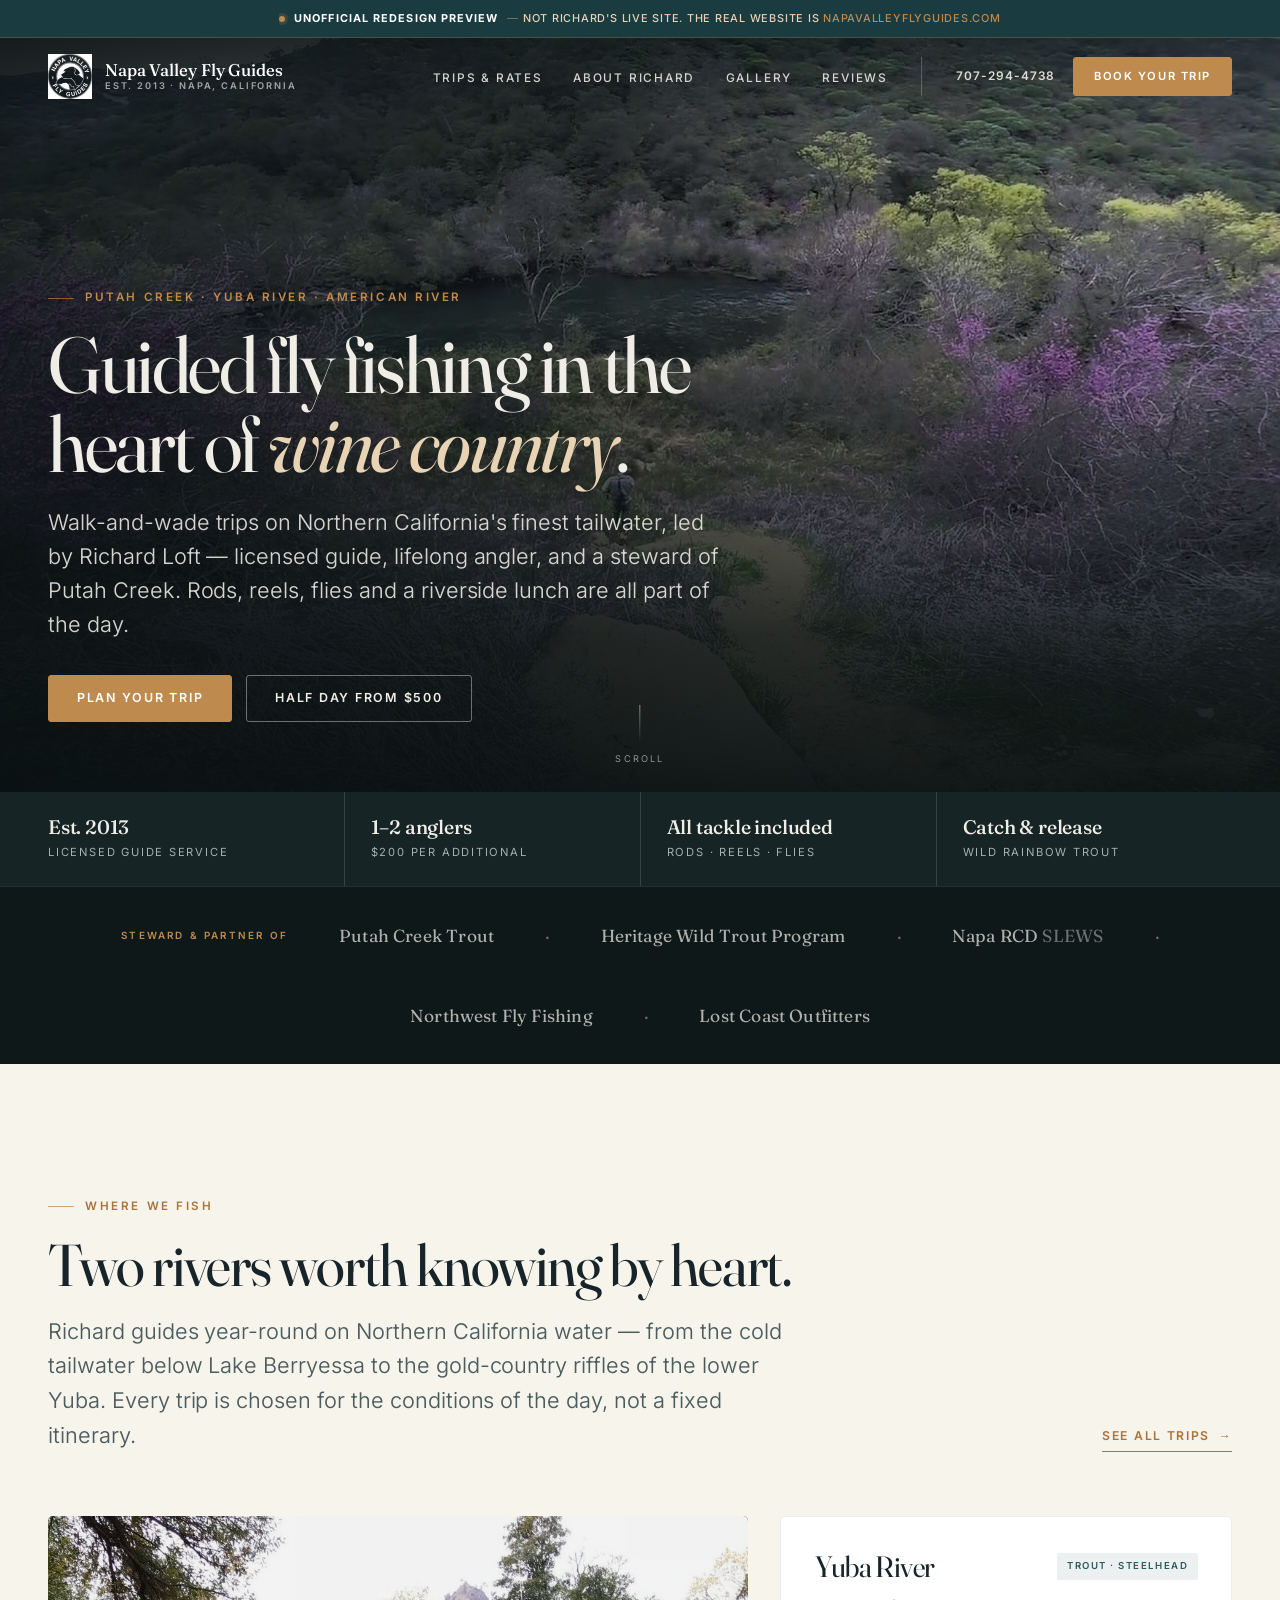
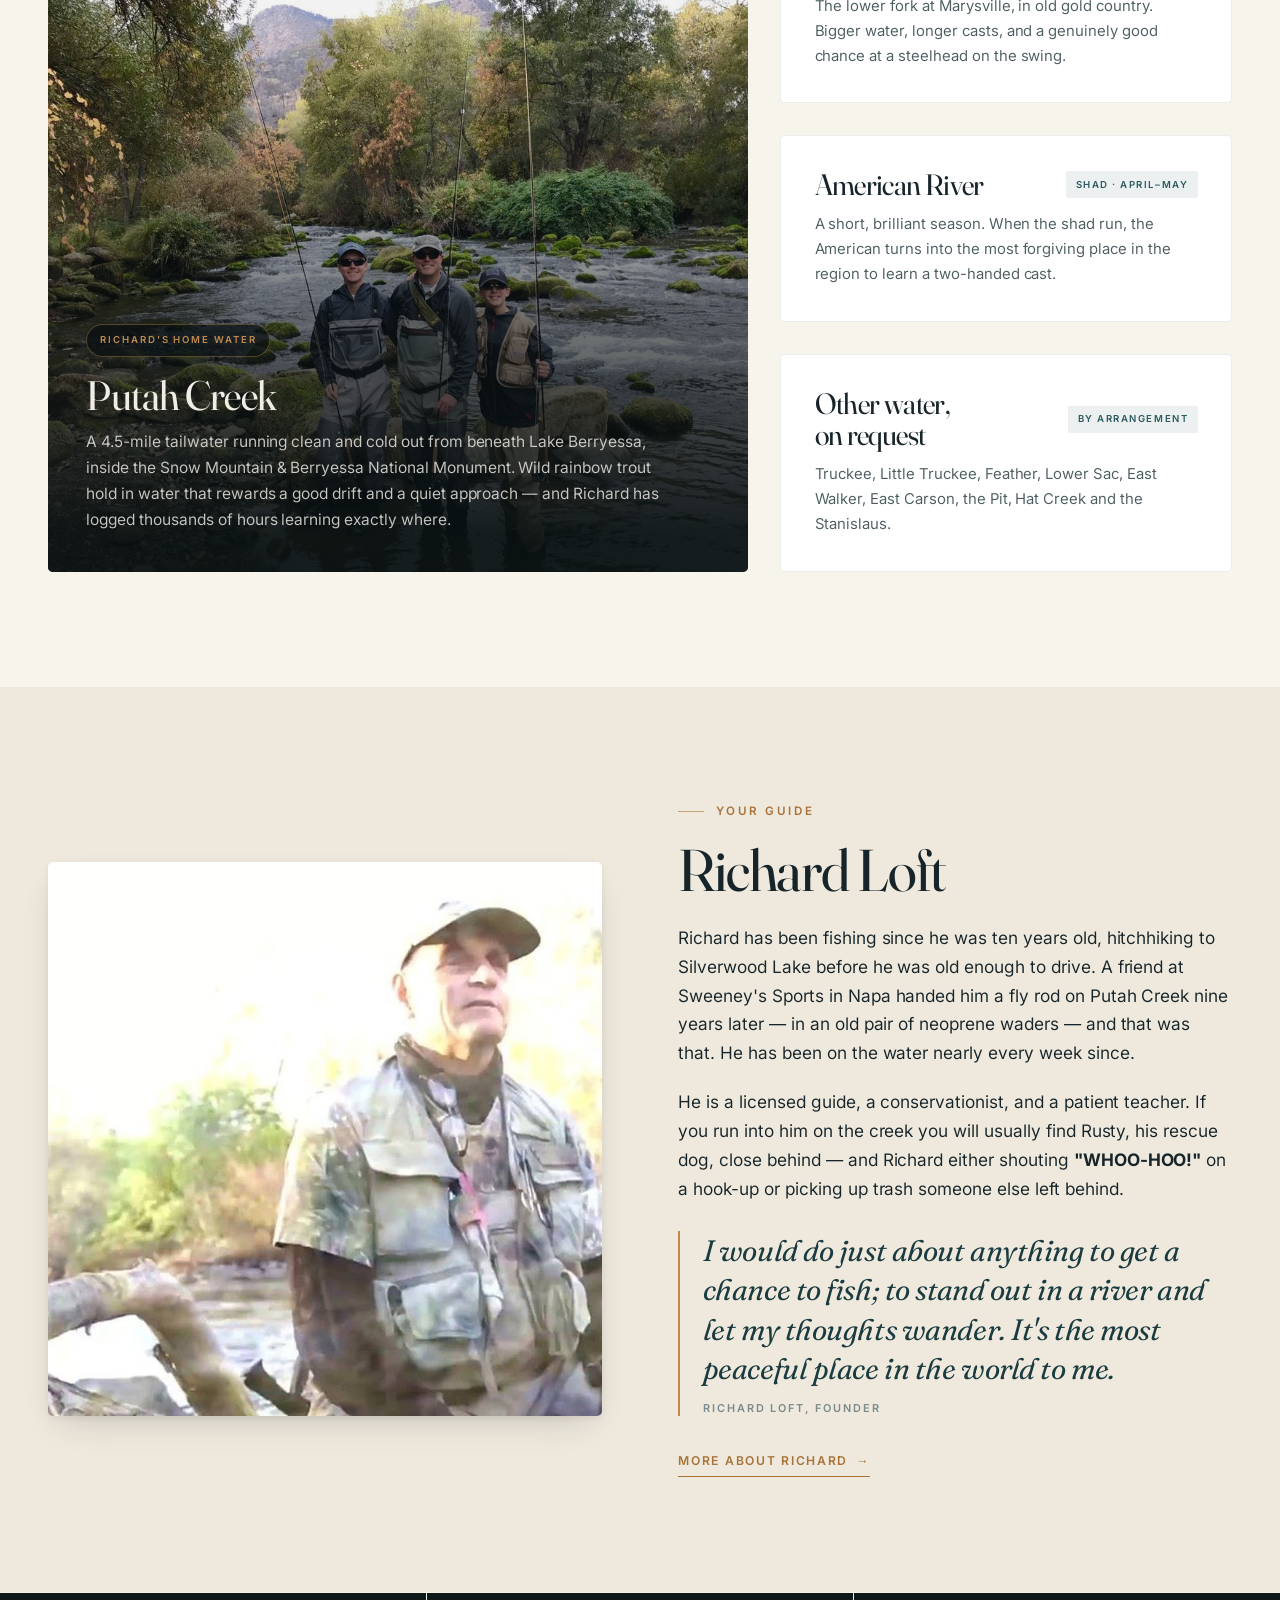
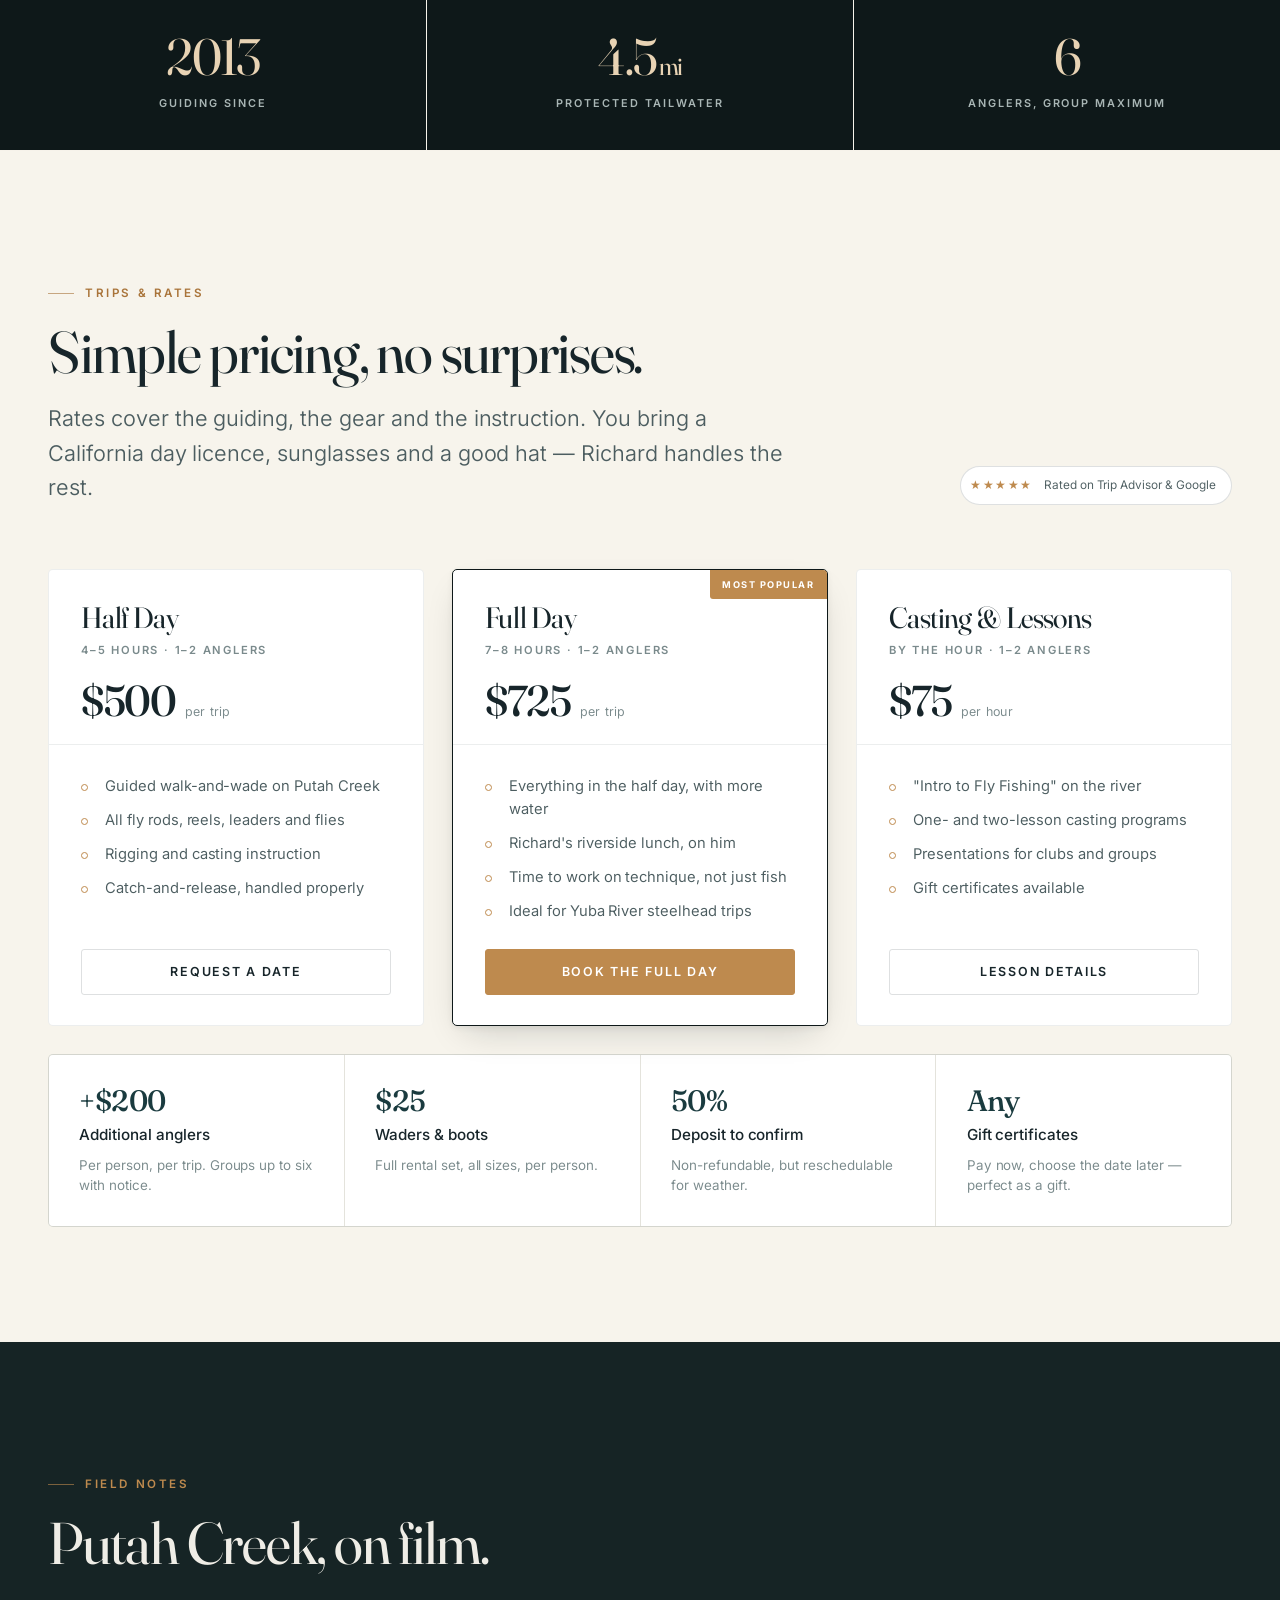
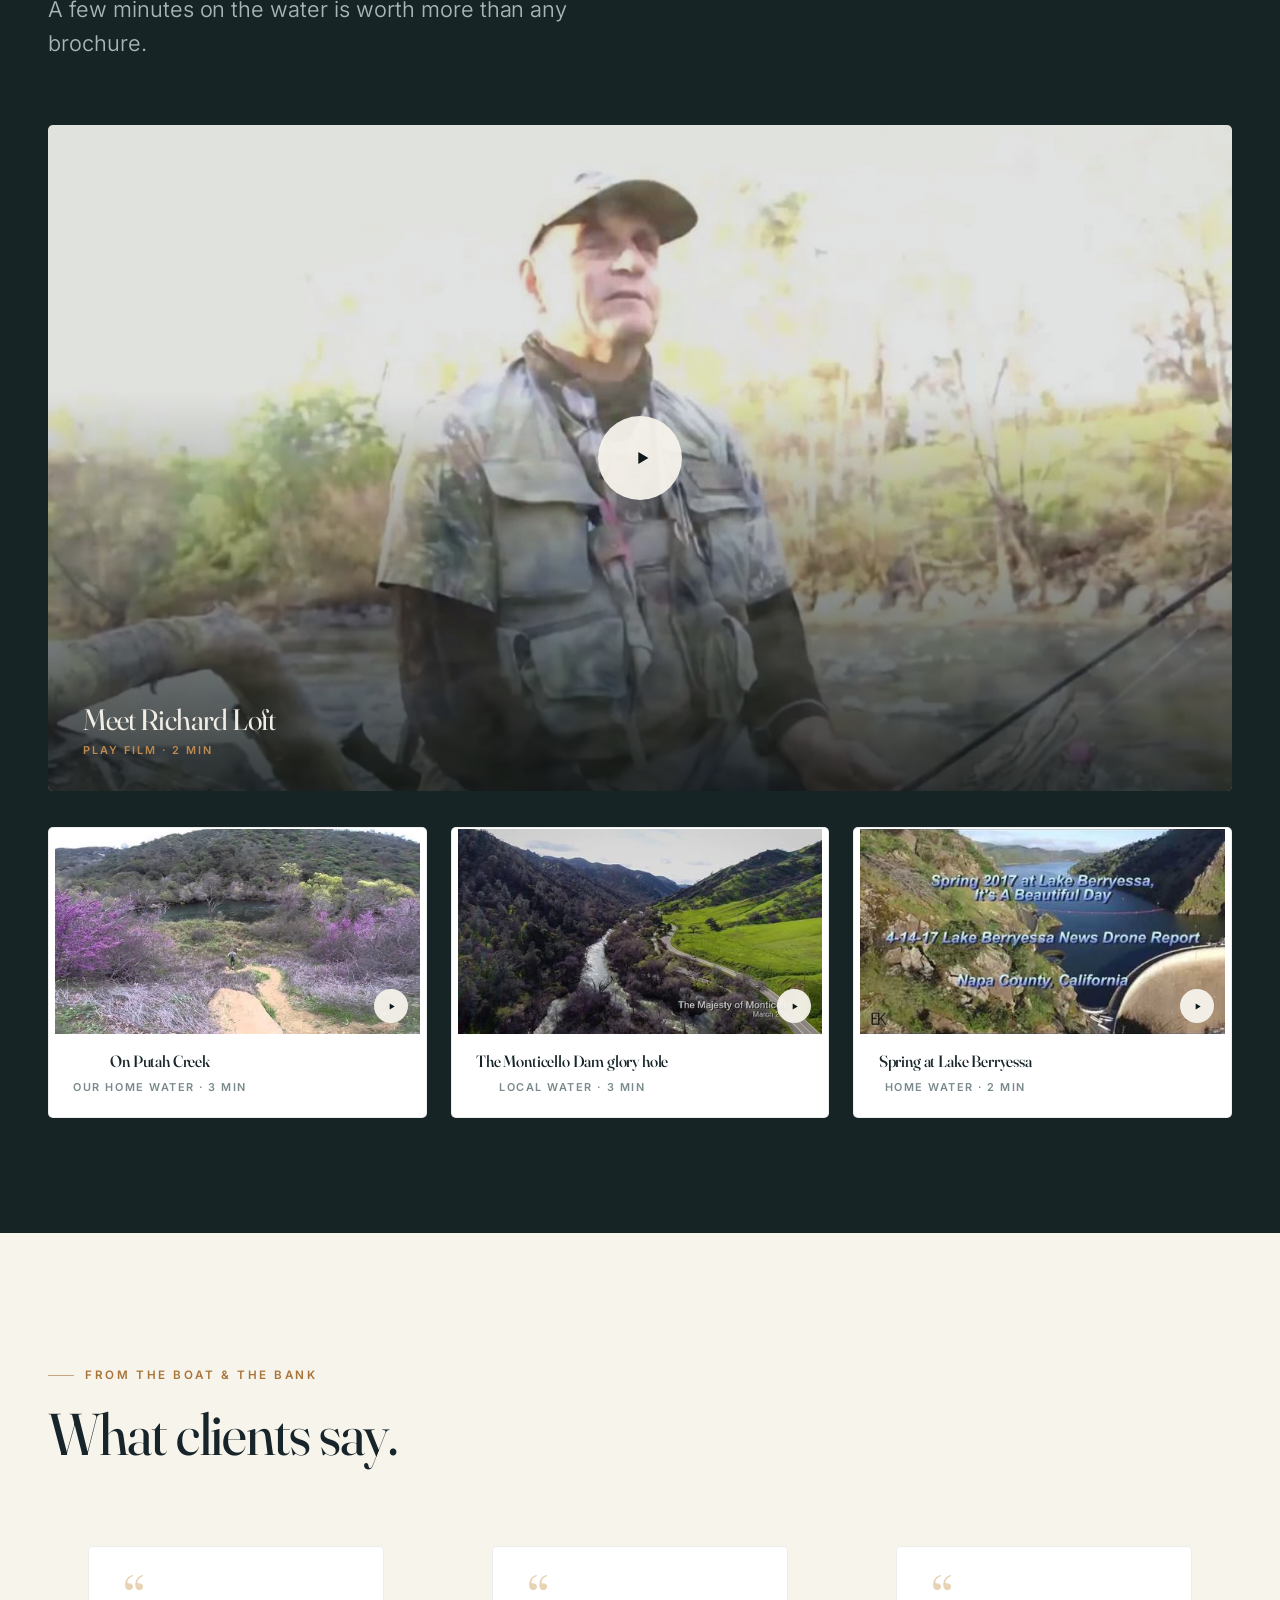
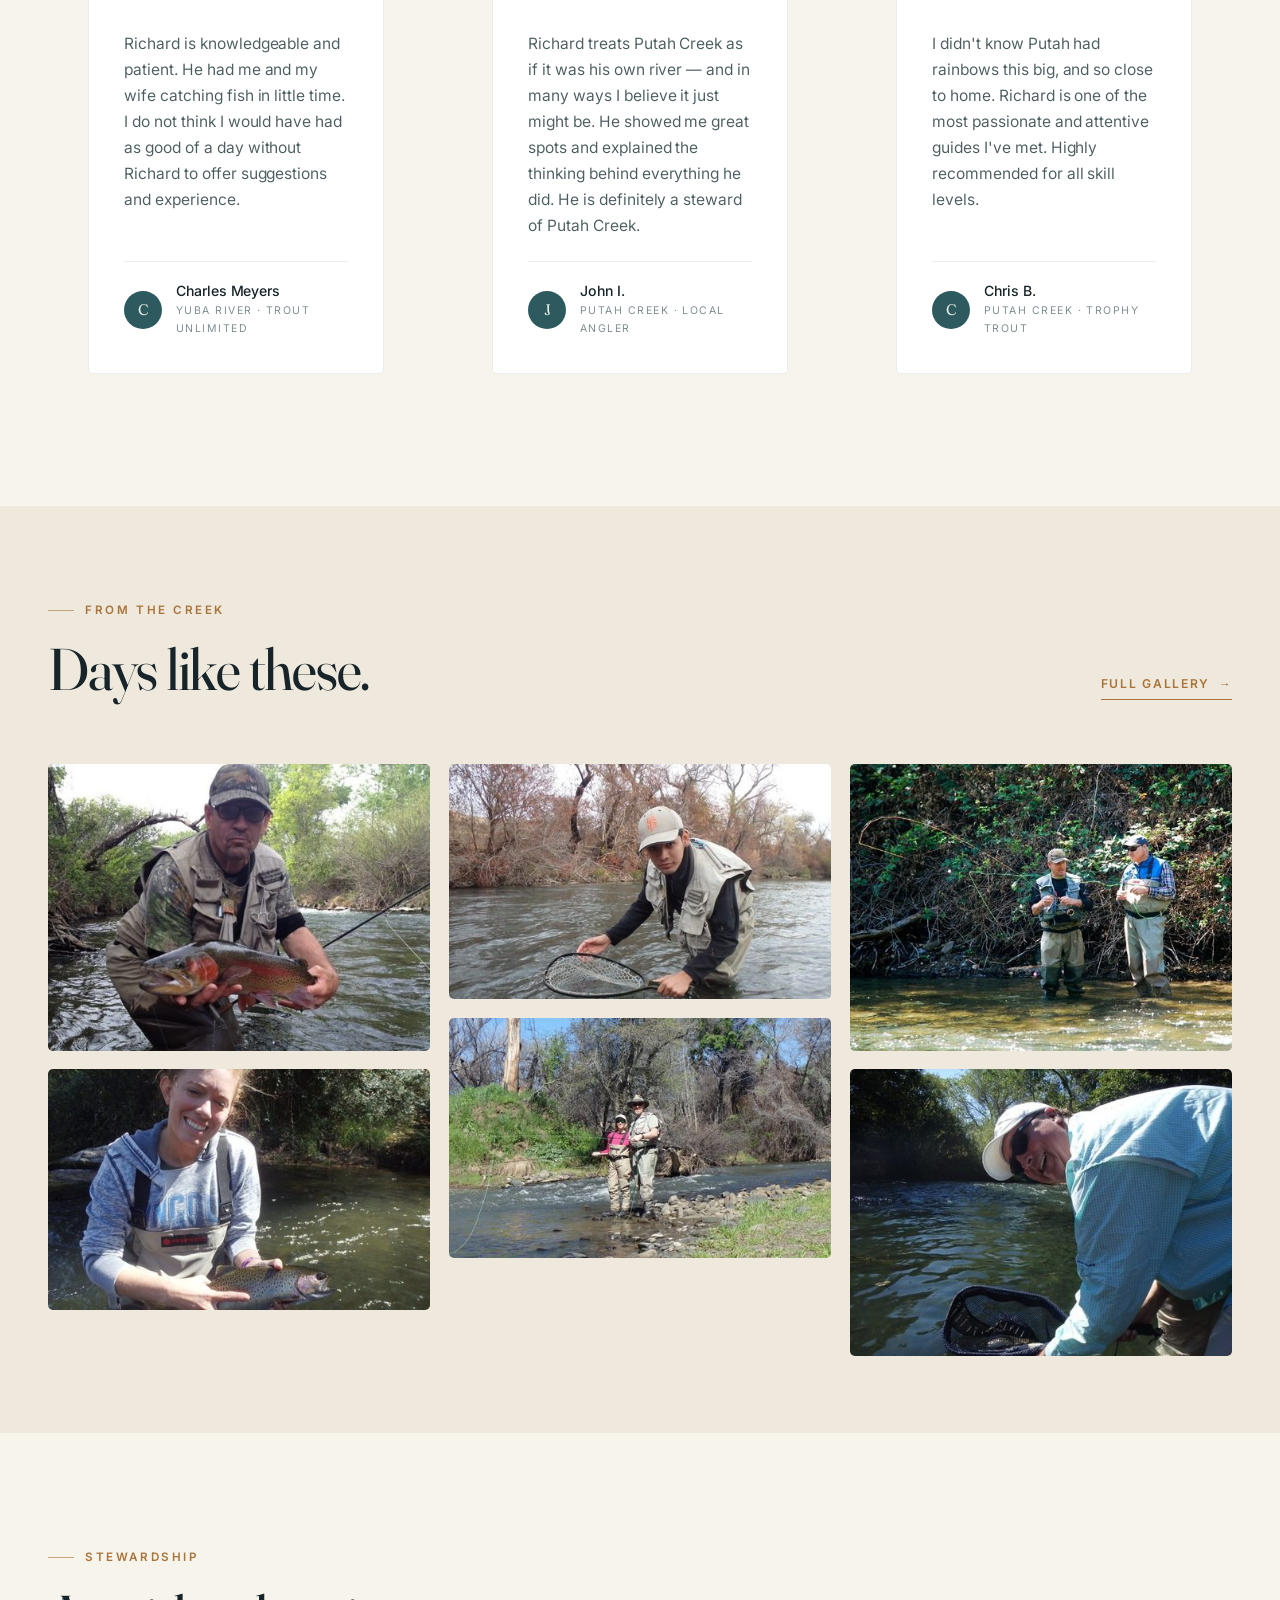
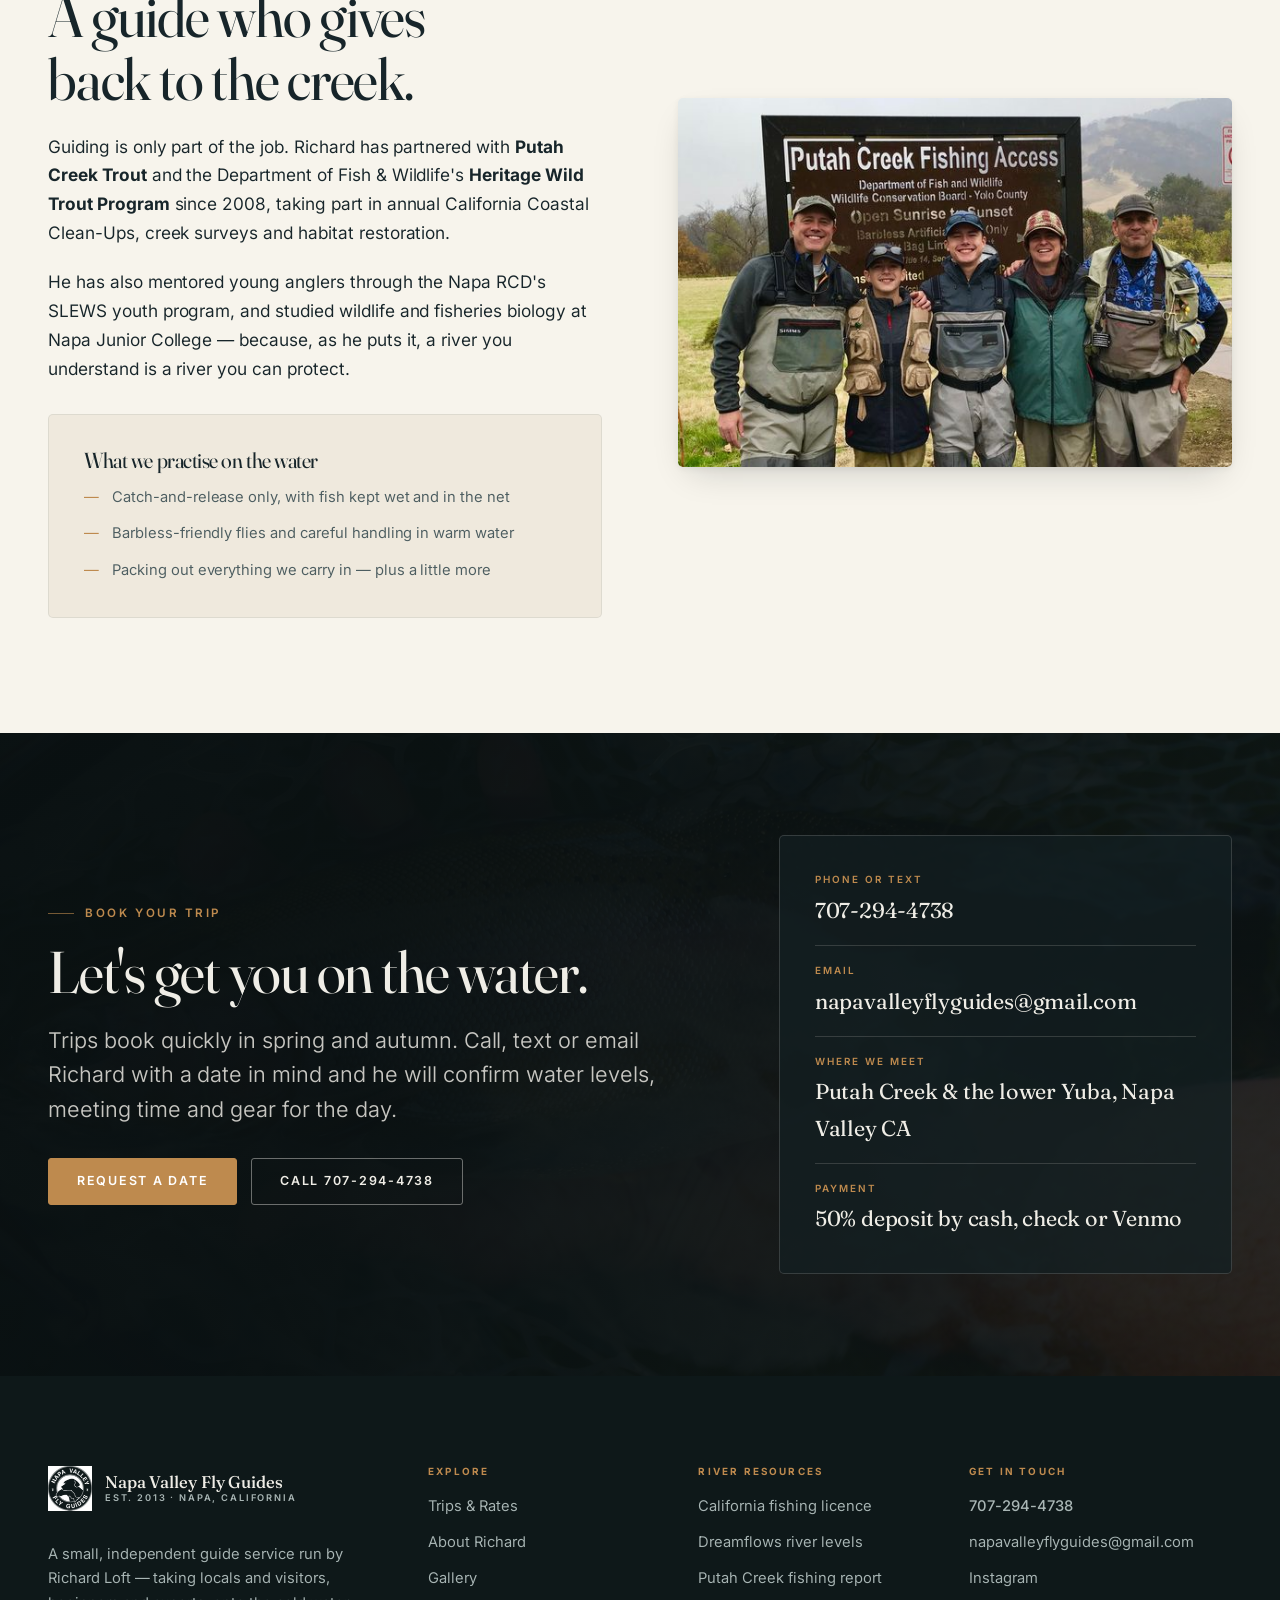
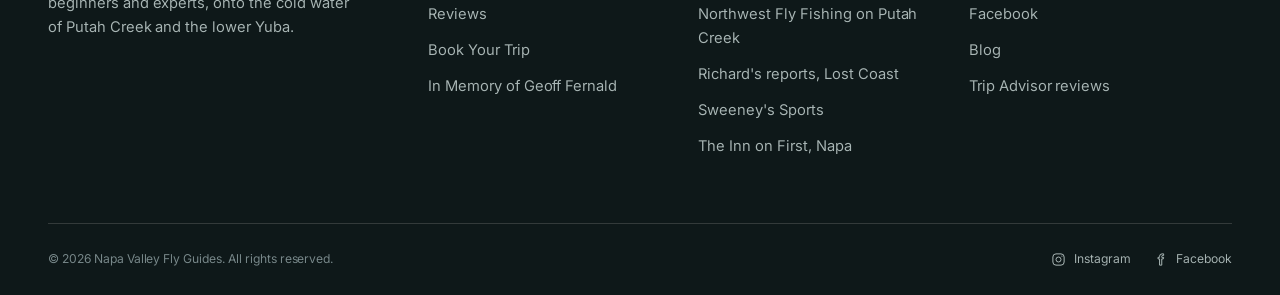
==== commit 14040a4d: "Sync from project root" ====
--- a/index.html
+++ b/index.html
@@ -69,8 +69,8 @@
   <div class="shell header__inner">
     <a class="brand" href="index.html" aria-label="Napa Valley Fly Guides — home">
       <span class="brand__mark" aria-hidden="true">
-        <img class="mark-light" src="assets/img/logo-light.png" alt="" width="44" height="45">
-        <img class="mark-dark"  src="assets/img/logo-dark.png"  alt="" width="44" height="45">
+        <img class="mark-light" src="assets/img/logo-light.png" alt="" width="44" height="45" srcset="assets/img/logo-light-88.png 88w, assets/img/logo-light-132.png 132w, assets/img/logo-light.png 300w" sizes="44px">
+        <img class="mark-dark"  src="assets/img/logo-dark.png"  alt="" width="44" height="45" srcset="assets/img/logo-dark-88.png 88w, assets/img/logo-dark-132.png 132w, assets/img/logo-dark.png 300w" sizes="44px">
       </span>
       <span class="brand__text">
         <span class="brand__word">Napa Valley Fly Guides</span>
@@ -128,10 +128,7 @@
   <!-- ════════════════════════════════════════════════════════ HERO -->
   <section class="hero" aria-labelledby="hero-title">
     <div class="hero__media">
-      <picture>
-        <source media="(max-width: 820px)" srcset="assets/img/hero-mobile.jpg">
-        <img src="assets/img/hero.jpg" alt="Putah Creek seen from above, western redbud in bloom along the bank" width="2560" height="1440" fetchpriority="high">
-      </picture>
+      <img src="assets/img/hero.jpg" alt="Putah Creek seen from above, western redbud in bloom along the bank" width="1920" height="1080" fetchpriority="high" srcset="assets/img/hero-960.jpg 960w, assets/img/hero-1280.jpg 1280w, assets/img/hero.jpg 1920w" sizes="100vw">
     </div>
     <div class="hero__scrim"></div>
     <div class="hero__grain" aria-hidden="true"></div>
@@ -216,7 +213,7 @@
 
       <div class="waters">
         <article class="water-lead reveal">
-          <img src="assets/img/waters-crew.jpg" alt="Three anglers standing in the current of Putah Creek beneath the Berryessa hills" width="1600" height="1200" loading="lazy">
+          <img src="assets/img/waters-crew.jpg" alt="Three anglers standing in the current of Putah Creek beneath the Berryessa hills" width="1600" height="1200" loading="lazy" srcset="assets/img/waters-crew-600.jpg 600w, assets/img/waters-crew-800.jpg 800w, assets/img/waters-crew-1200.jpg 1200w, assets/img/waters-crew.jpg 1600w" sizes="(max-width: 1320px) 92vw, 1184px">
           <div class="water-lead__body">
             <span class="water-flag">Richard's home water</span>
             <h3>Putah Creek</h3>
@@ -272,7 +269,7 @@
     <div class="shell">
       <div class="split">
         <div class="split__media split__media--frame reveal">
-          <img src="assets/img/richard.jpg" alt="Richard Loft on the bank of Putah Creek, fly rod in hand" width="760" height="760" loading="lazy">
+          <img src="assets/img/richard.jpg" alt="Richard Loft on the bank of Putah Creek, fly rod in hand" width="760" height="760" loading="lazy" srcset="assets/img/richard-400.jpg 400w, assets/img/richard-600.jpg 600w, assets/img/richard.jpg 760w" sizes="(max-width: 980px) 92vw, 548px">
         </div>
 
         <div class="split__body reveal" data-d="1">
@@ -425,7 +422,7 @@
       </div>
 
       <button class="film reveal" type="button" data-video="1pj6mRwPBrI" data-video-title="Putah Creek Fly Fishing Guide: Meet Richard Loft">
-        <img src="assets/img/film-richard.jpg" alt="Richard Loft on the bank of Putah Creek" width="960" height="540" loading="lazy">
+        <img src="assets/img/film-richard.jpg" alt="Richard Loft on the bank of Putah Creek" width="960" height="540" loading="lazy" srcset="assets/img/film-richard-480.jpg 480w, assets/img/film-richard-720.jpg 720w, assets/img/film-richard.jpg 960w" sizes="(max-width: 1320px) 92vw, 1184px">
         <span class="film__play" aria-hidden="true">
           <svg viewBox="0 0 24 24" fill="currentColor"><path d="M8 5.5v13l11-6.5-11-6.5Z"/></svg>
         </span>
@@ -438,7 +435,7 @@
       <div class="film-row">
         <button class="film-mini reveal" type="button" data-video="3_FCh8aVoEw" data-video-title="Napa Valley Fly Guides — On Putah Creek">
           <span class="film-mini__thumb">
-            <img src="assets/img/film-putah.jpg" alt="Putah Creek from above, redbud in bloom along the bank" width="960" height="540" loading="lazy">
+            <img src="assets/img/film-putah.jpg" alt="Putah Creek from above, redbud in bloom along the bank" width="960" height="540" loading="lazy" srcset="assets/img/film-putah-480.jpg 480w, assets/img/film-putah-720.jpg 720w, assets/img/film-putah.jpg 960w" sizes="(max-width: 620px) 92vw, (max-width: 980px) 46vw, 378px">
             <span class="film-mini__badge" aria-hidden="true"><svg viewBox="0 0 24 24" fill="currentColor"><path d="M8 5.5v13l11-6.5-11-6.5Z"/></svg></span>
           </span>
           <span class="film-mini__body">
@@ -449,7 +446,7 @@
 
         <button class="film-mini reveal" data-d="1" type="button" data-video="g9Yse6qoHFk" data-video-title="Monticello Dam Glory Hole Spillway">
           <span class="film-mini__thumb">
-            <img src="assets/img/film-glory-hole.jpg" alt="The Monticello Dam glory hole spillway at Lake Berryessa" width="960" height="540" loading="lazy">
+            <img src="assets/img/film-glory-hole.jpg" alt="The Monticello Dam glory hole spillway at Lake Berryessa" width="960" height="540" loading="lazy" srcset="assets/img/film-glory-hole-480.jpg 480w, assets/img/film-glory-hole-720.jpg 720w, assets/img/film-glory-hole.jpg 960w" sizes="(max-width: 620px) 92vw, (max-width: 980px) 46vw, 378px">
             <span class="film-mini__badge" aria-hidden="true"><svg viewBox="0 0 24 24" fill="currentColor"><path d="M8 5.5v13l11-6.5-11-6.5Z"/></svg></span>
           </span>
           <span class="film-mini__body">
@@ -460,7 +457,7 @@
 
         <button class="film-mini reveal" data-d="2" type="button" data-video="1TVX9Euix3E" data-video-title="Spring at Lake Berryessa">
           <span class="film-mini__thumb">
-            <img src="assets/img/film-berryessa.jpg" alt="Spring at Lake Berryessa" width="480" height="360" loading="lazy">
+            <img src="assets/img/film-berryessa.jpg" alt="Spring at Lake Berryessa" width="960" height="720" loading="lazy" srcset="assets/img/film-berryessa-480.jpg 480w, assets/img/film-berryessa-720.jpg 720w, assets/img/film-berryessa.jpg 960w" sizes="(max-width: 620px) 92vw, (max-width: 980px) 46vw, 378px">
             <span class="film-mini__badge" aria-hidden="true"><svg viewBox="0 0 24 24" fill="currentColor"><path d="M8 5.5v13l11-6.5-11-6.5Z"/></svg></span>
           </span>
           <span class="film-mini__body">
@@ -547,27 +544,27 @@
 
       <div class="masonry">
         <figure class="reveal">
-          <img src="assets/img/gallery-01.jpg" alt="An angler holds up a large spotted rainbow trout" width="640" height="446" loading="lazy">
+          <img src="assets/img/gallery-01.jpg" alt="An angler holds up a large spotted rainbow trout" width="640" height="480" loading="lazy" srcset="assets/img/gallery-01-480.jpg 480w, assets/img/gallery-01.jpg 640w" sizes="(max-width: 660px) 92vw, (max-width: 1000px) 46vw, 383px">
           <figcaption>Wild rainbow, Putah Creek</figcaption>
         </figure>
         <figure class="reveal" data-d="1">
-          <img src="assets/img/gallery-09.jpg" alt="A rainbow trout in the net just before release" width="640" height="446" loading="lazy">
+          <img src="assets/img/gallery-09.jpg" alt="A rainbow trout in the net just before release" width="640" height="403" loading="lazy" srcset="assets/img/gallery-09-480.jpg 480w, assets/img/gallery-09.jpg 640w" sizes="(max-width: 660px) 92vw, (max-width: 1000px) 46vw, 383px">
           <figcaption>Before the release</figcaption>
         </figure>
         <figure class="reveal" data-d="2">
-          <img src="assets/img/gallery-13.jpg" alt="An angler netting a fish in fast water" width="640" height="446" loading="lazy">
+          <img src="assets/img/gallery-13.jpg" alt="An angler netting a fish in fast water" width="640" height="393" loading="lazy" srcset="assets/img/gallery-13-480.jpg 480w, assets/img/gallery-13.jpg 640w" sizes="(max-width: 660px) 92vw, (max-width: 1000px) 46vw, 383px">
           <figcaption>Reading the seam</figcaption>
         </figure>
         <figure class="reveal">
-          <img src="assets/img/gallery-04.jpg" alt="Anglers rigging up on the gravel bank" width="640" height="446" loading="lazy">
+          <img src="assets/img/gallery-04.jpg" alt="Anglers rigging up on the gravel bank" width="640" height="403" loading="lazy" srcset="assets/img/gallery-04-480.jpg 480w, assets/img/gallery-04.jpg 640w" sizes="(max-width: 660px) 92vw, (max-width: 1000px) 46vw, 383px">
           <figcaption>Rigging on the bank</figcaption>
         </figure>
         <figure class="reveal" data-d="1">
-          <img src="assets/img/gallery-06.jpg" alt="Two anglers working a run together" width="640" height="446" loading="lazy">
+          <img src="assets/img/gallery-06.jpg" alt="Two anglers working a run together" width="640" height="480" loading="lazy" srcset="assets/img/gallery-06-480.jpg 480w, assets/img/gallery-06.jpg 640w" sizes="(max-width: 660px) 92vw, (max-width: 1000px) 46vw, 383px">
           <figcaption>Working the run</figcaption>
         </figure>
         <figure class="reveal" data-d="2">
-          <img src="assets/img/gallery-08.jpg" alt="A guide helping a client handle a landed fish" width="640" height="446" loading="lazy">
+          <img src="assets/img/gallery-08.jpg" alt="A guide helping a client handle a landed fish" width="640" height="480" loading="lazy" srcset="assets/img/gallery-08-480.jpg 480w, assets/img/gallery-08.jpg 640w" sizes="(max-width: 660px) 92vw, (max-width: 1000px) 46vw, 383px">
           <figcaption>Handle with care</figcaption>
         </figure>
       </div>
@@ -579,7 +576,7 @@
     <div class="shell">
       <div class="split split--media-right">
         <div class="split__media reveal">
-          <img src="assets/img/putah-sign.jpg" alt="Anglers gathered at the Putah Creek Fishing Access sign" width="1400" height="933" loading="lazy">
+          <img src="assets/img/putah-sign.jpg" alt="Anglers gathered at the Putah Creek Fishing Access sign" width="1400" height="933" loading="lazy" srcset="assets/img/putah-sign-600.jpg 600w, assets/img/putah-sign-800.jpg 800w, assets/img/putah-sign-1200.jpg 1200w, assets/img/putah-sign.jpg 1400w" sizes="(max-width: 980px) 92vw, 548px">
         </div>
         <div class="split__body reveal" data-d="1">
           <p class="eyebrow">Stewardship</p>
@@ -611,7 +608,7 @@
   <!-- ════════════════════════════════════════════════════════ CTA BAND -->
   <section class="cta-band" aria-labelledby="cta-title">
     <div class="cta-band__bg" aria-hidden="true">
-      <img src="assets/img/cta-band.jpg" alt="" width="2000" height="840" loading="lazy">
+      <img src="assets/img/cta-band.jpg" alt="" width="2000" height="840" loading="lazy" srcset="assets/img/cta-band-800.jpg 800w, assets/img/cta-band-1200.jpg 1200w, assets/img/cta-band.jpg 2000w" sizes="100vw">
     </div>
     <div class="shell cta-band__inner">
       <div class="reveal">
@@ -657,7 +654,7 @@
       <div>
         <a class="brand" href="index.html" aria-label="Napa Valley Fly Guides — home">
           <span class="brand__mark" aria-hidden="true">
-            <img class="mark-light" src="assets/img/logo-light.png" alt="" width="44" height="45">
+            <img class="mark-light" src="assets/img/logo-light.png" alt="" width="44" height="45" srcset="assets/img/logo-light-88.png 88w, assets/img/logo-light-132.png 132w, assets/img/logo-light.png 300w" sizes="44px">
           </span>
           <span class="brand__text">
             <span class="brand__word">Napa Valley Fly Guides</span>
